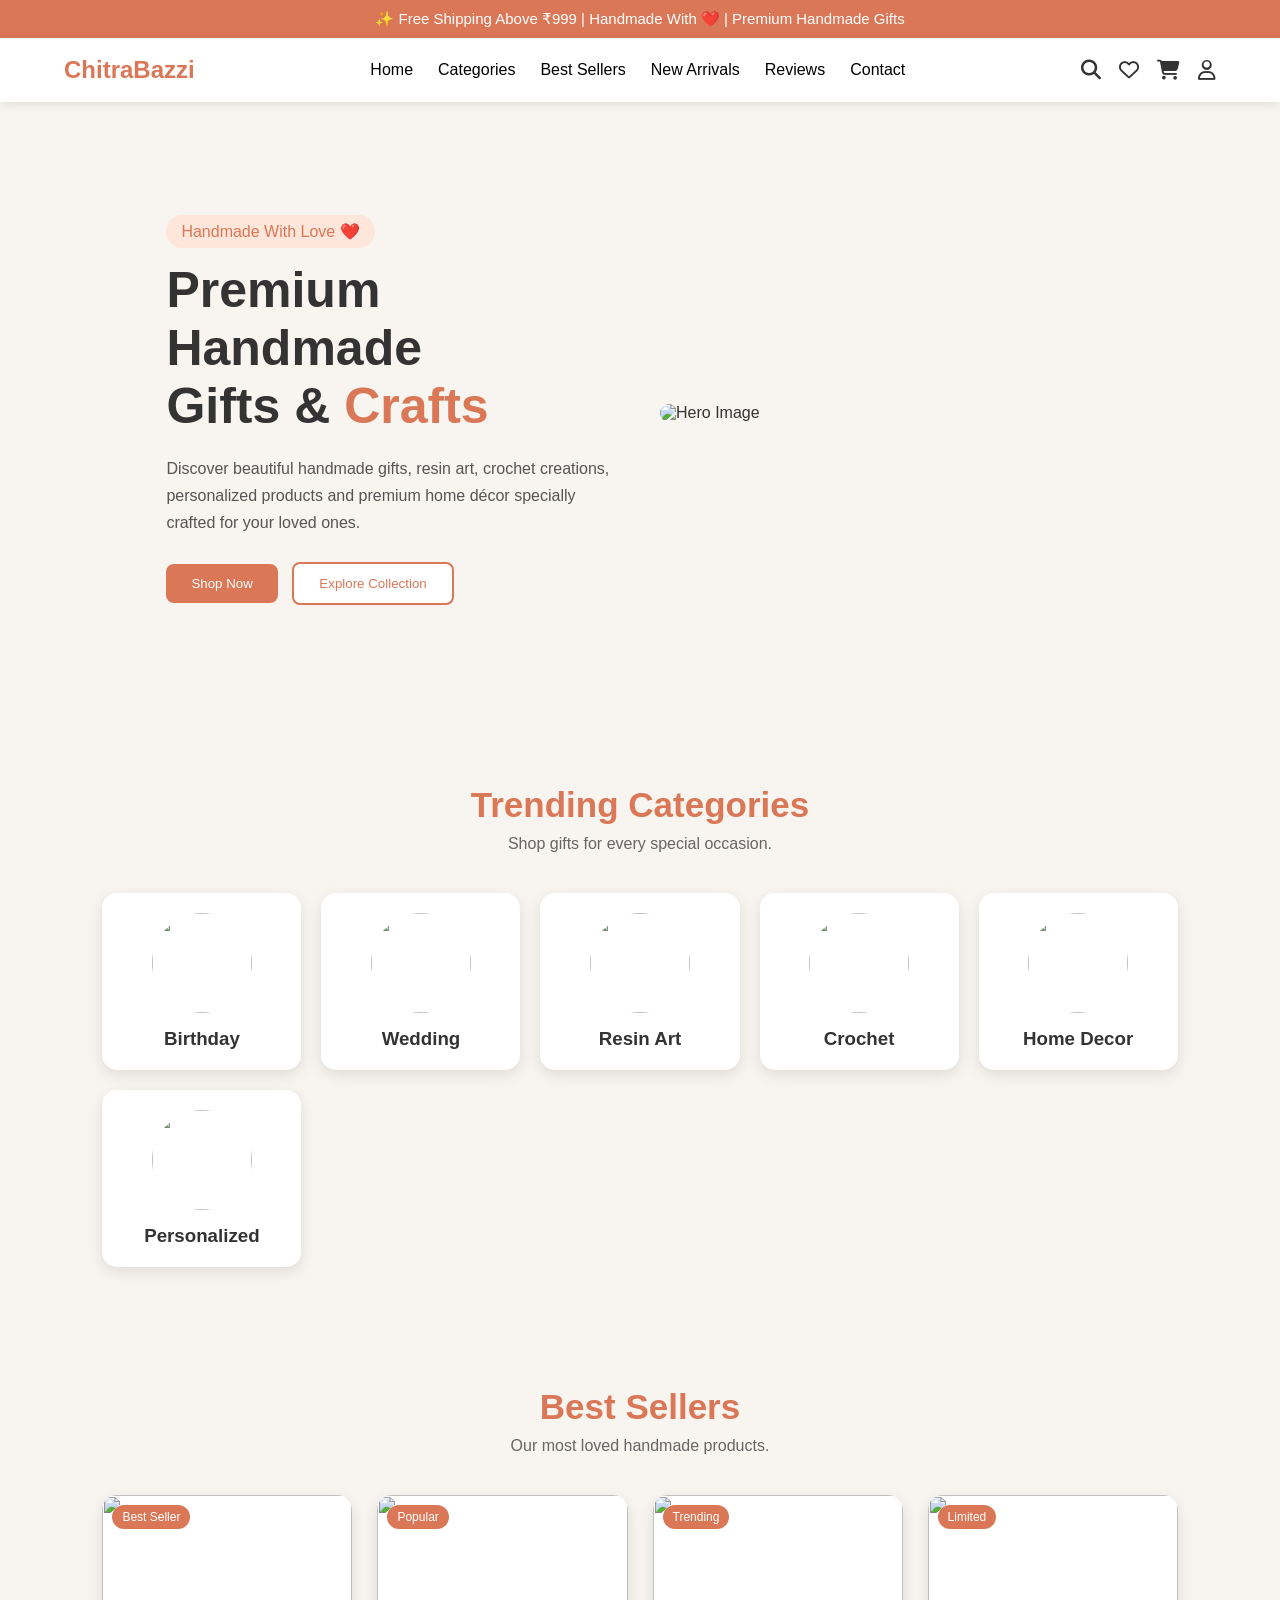
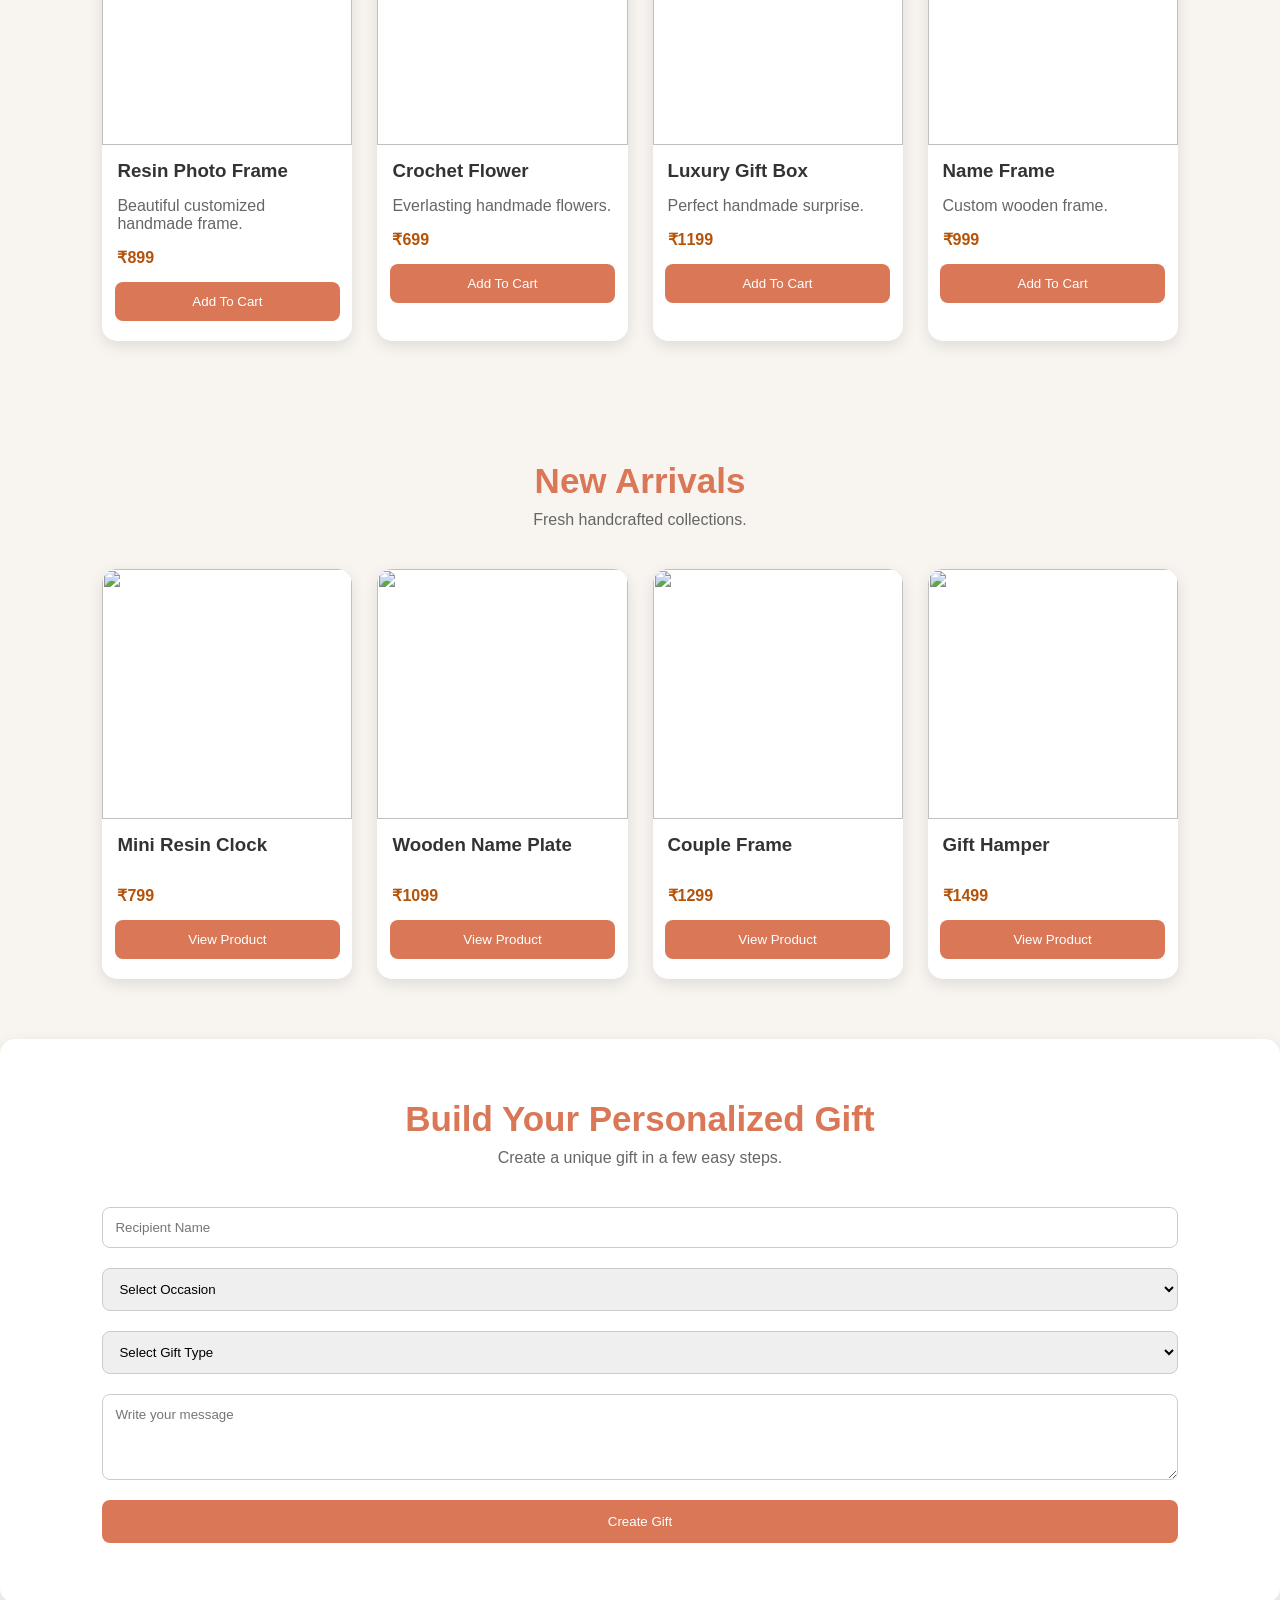
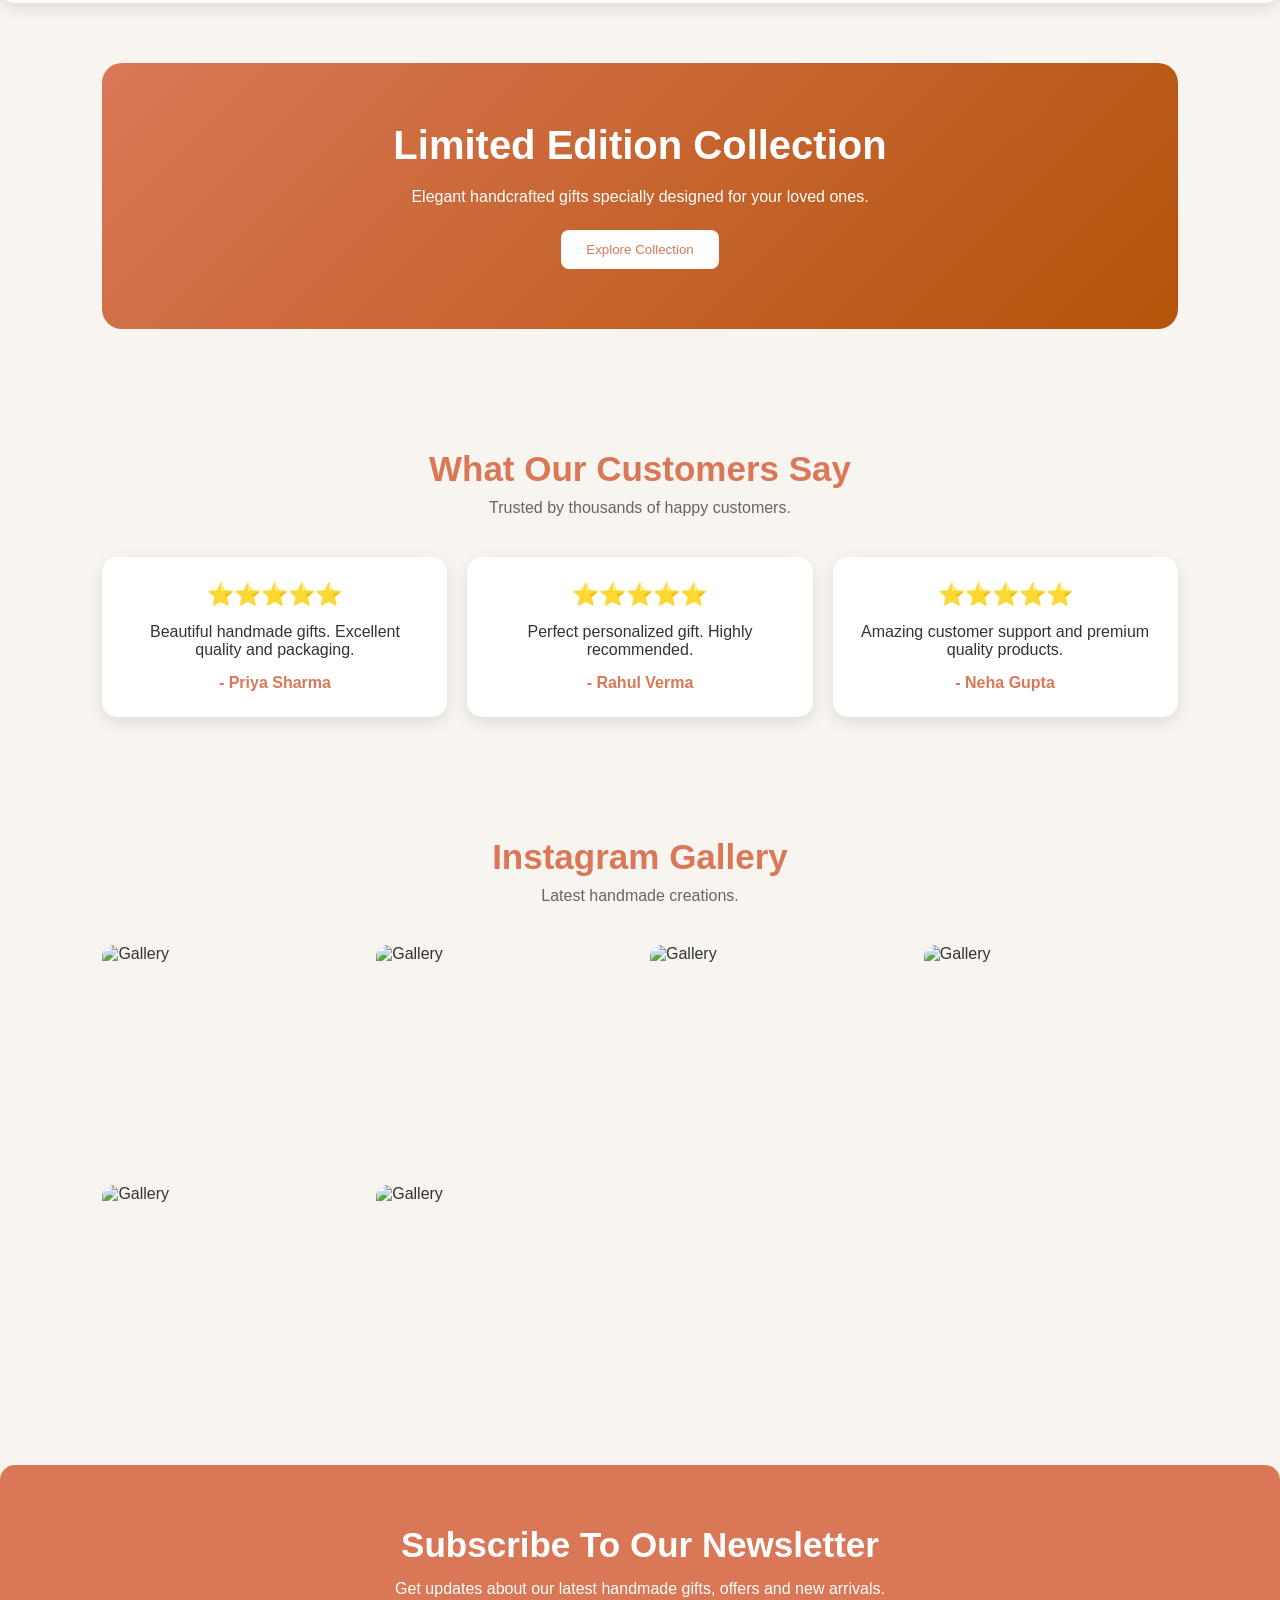
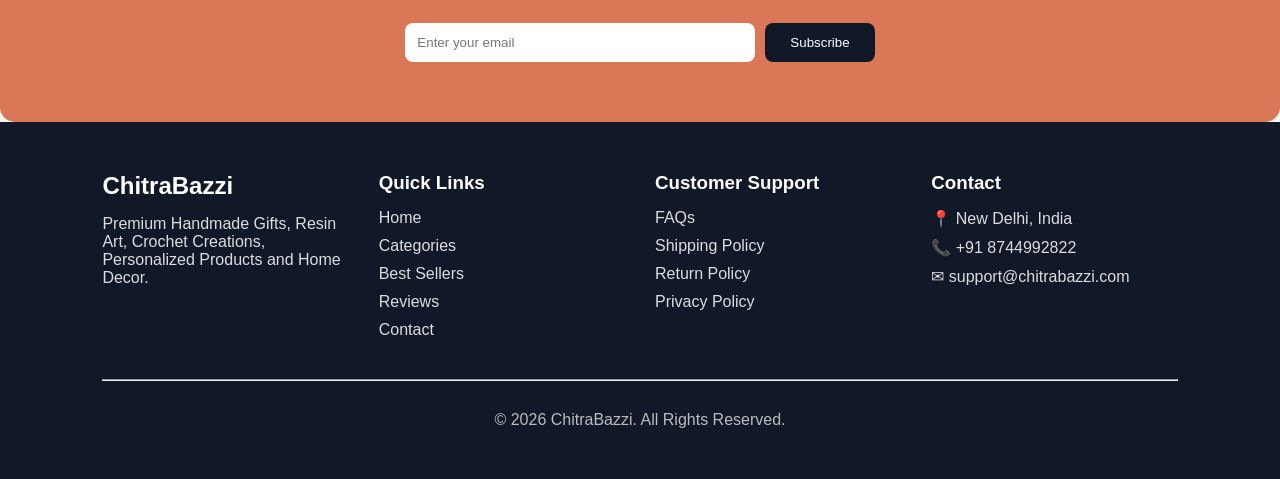
==== index.html @ c7441e5b "Initial commit" ====
<!DOCTYPE html>
<html lang="en">

<head>

    <meta charset="UTF-8">

    <meta name="viewport" content="width=device-width, initial-scale=1.0">

    <title>ChitraBazzi | Premium Handmade Gifts</title>

    <!-- Google Font -->

    <link href="https://fonts.googleapis.com/css2?family=Poppins:wght@300;400;500;600;700;800&display=swap" rel="stylesheet">

    <!-- Font Awesome -->

    <link rel="stylesheet"
    href="https://cdnjs.cloudflare.com/ajax/libs/font-awesome/6.5.2/css/all.min.css">

    <!-- CSS -->

    <link rel="stylesheet" href="css/style.css">

</head>

<body>

<!-- ========================================= -->
<!-- Announcement Bar -->
<!-- ========================================= -->

<div class="announcement-bar">

    ✨ Free Shipping Above ₹999 | Handmade With ❤️ | Premium Handmade Gifts

</div>

<!-- ========================================= -->
<!-- Header -->
<!-- ========================================= -->

<header>

    <nav class="navbar">

        <div class="logo">

            <h2>ChitraBazzi</h2>

        </div>

        <ul class="nav-links">

            <li><a href="#home">Home</a></li>

            <li><a href="#categories">Categories</a></li>

            <li><a href="#best-sellers">Best Sellers</a></li>

            <li><a href="#new-arrivals">New Arrivals</a></li>

            <li><a href="#reviews">Reviews</a></li>

            <li><a href="#contact">Contact</a></li>

        </ul>

        <div class="icons">

            <i class="fa-solid fa-magnifying-glass"></i>

            <i class="fa-regular fa-heart"></i>

            <i class="fa-solid fa-cart-shopping"></i>

            <i class="fa-regular fa-user"></i>

        </div>

    </nav>

</header>

<!-- ========================================= -->
<!-- Hero Section -->
<!-- ========================================= -->

<section id="home" class="hero">

    <div class="hero-left">

        <span class="tag">

            Handmade With Love ❤️

        </span>

        <h1>

            Premium Handmade

            <br>

            Gifts &

            <span>Crafts</span>

        </h1>

        <p>

            Discover beautiful handmade gifts,
            resin art, crochet creations,
            personalized products and premium home décor
            specially crafted for your loved ones.

        </p>

        <div class="hero-buttons">

            <button class="shop-btn">

                Shop Now

            </button>

            <button class="explore-btn">

                Explore Collection

            </button>

        </div>

    </div>

    <div class="hero-right">

        <img src="https://picsum.photos/600/500?random=1"
        alt="Hero Image">

    </div>

</section>

<!-- ========================================= -->
<!-- Categories -->
<!-- ========================================= -->

<section id="categories" class="categories">

    <div class="section-title">

        <h2>

            Trending Categories

        </h2>

        <p>

            Shop gifts for every special occasion.

        </p>

    </div>

    <div class="category-container">

        <div class="category-card">

            <img src="https://picsum.photos/150?random=2">

            <h3>Birthday</h3>

        </div>

        <div class="category-card">

            <img src="https://picsum.photos/150?random=3">

            <h3>Wedding</h3>

        </div>

        <div class="category-card">

            <img src="https://picsum.photos/150?random=4">

            <h3>Resin Art</h3>

        </div>

        <div class="category-card">

            <img src="https://picsum.photos/150?random=5">

            <h3>Crochet</h3>

        </div>

        <div class="category-card">

            <img src="https://picsum.photos/150?random=6">

            <h3>Home Decor</h3>

        </div>

        <div class="category-card">

            <img src="https://picsum.photos/150?random=7">

            <h3>Personalized</h3>

        </div>

    </div>

</section>

<!-- ================= Part 2 Starts Here ================= -->
 <!-- ========================================= -->
<!-- Best Sellers -->
<!-- ========================================= -->

<section id="best-sellers" class="best-sellers">

    <div class="section-title">

        <h2>Best Sellers</h2>

        <p>Our most loved handmade products.</p>

    </div>

    <div class="product-container">

        <div class="product-card">

            <img src="https://picsum.photos/300/300?random=11" alt="">

            <span class="badge">Best Seller</span>

            <h3>Resin Photo Frame</h3>

            <p>Beautiful customized handmade frame.</p>

            <h4>₹899</h4>

            <button>Add To Cart</button>

        </div>

        <div class="product-card">

            <img src="https://picsum.photos/300/300?random=12" alt="">

            <span class="badge">Popular</span>

            <h3>Crochet Flower</h3>

            <p>Everlasting handmade flowers.</p>

            <h4>₹699</h4>

            <button>Add To Cart</button>

        </div>

        <div class="product-card">

            <img src="https://picsum.photos/300/300?random=13" alt="">

            <span class="badge">Trending</span>

            <h3>Luxury Gift Box</h3>

            <p>Perfect handmade surprise.</p>

            <h4>₹1199</h4>

            <button>Add To Cart</button>

        </div>

        <div class="product-card">

            <img src="https://picsum.photos/300/300?random=14" alt="">

            <span class="badge">Limited</span>

            <h3>Name Frame</h3>

            <p>Custom wooden frame.</p>

            <h4>₹999</h4>

            <button>Add To Cart</button>

        </div>

    </div>

</section>

<!-- ========================================= -->
<!-- New Arrivals -->
<!-- ========================================= -->

<section id="new-arrivals" class="new-arrivals">

    <div class="section-title">

        <h2>New Arrivals</h2>

        <p>Fresh handcrafted collections.</p>

    </div>

    <div class="product-container">

        <div class="product-card">

            <img src="https://picsum.photos/300/300?random=21" alt="">

            <h3>Mini Resin Clock</h3>

            <h4>₹799</h4>

            <button>View Product</button>

        </div>

        <div class="product-card">

            <img src="https://picsum.photos/300/300?random=22" alt="">

            <h3>Wooden Name Plate</h3>

            <h4>₹1099</h4>

            <button>View Product</button>

        </div>

        <div class="product-card">

            <img src="https://picsum.photos/300/300?random=23" alt="">

            <h3>Couple Frame</h3>

            <h4>₹1299</h4>

            <button>View Product</button>

        </div>

        <div class="product-card">

            <img src="https://picsum.photos/300/300?random=24" alt="">

            <h3>Gift Hamper</h3>

            <h4>₹1499</h4>

            <button>View Product</button>

        </div>

    </div>

</section>

<!-- ========================================= -->
<!-- Gift Builder -->
<!-- ========================================= -->

<section id="gift-builder" class="gift-builder">

    <div class="section-title">

        <h2>Build Your Personalized Gift</h2>

        <p>Create a unique gift in a few easy steps.</p>

    </div>

    <form class="gift-form">

        <input type="text" placeholder="Recipient Name">

        <select>

            <option>Select Occasion</option>

            <option>Birthday</option>

            <option>Wedding</option>

            <option>Anniversary</option>

        </select>

        <select>

            <option>Select Gift Type</option>

            <option>Photo Frame</option>

            <option>Resin Art</option>

            <option>Crochet</option>

        </select>

        <textarea rows="4" placeholder="Write your message"></textarea>

        <button type="submit">

            Create Gift

        </button>

    </form>

</section>

<!-- ================= Part 3 Starts Here ================= -->
 <!-- ========================================= -->
<!-- Limited Collection -->
<!-- ========================================= -->

<section id="limited-edition" class="limited-edition">

    <div class="limited-banner">

        <div class="limited-text">

            <h2>Limited Edition Collection</h2>

            <p>

                Elegant handcrafted gifts specially designed
                for your loved ones.

            </p>

            <button>Explore Collection</button>

        </div>

    </div>

</section>

<!-- ========================================= -->
<!-- Customer Reviews -->
<!-- ========================================= -->

<section id="reviews" class="reviews">

    <div class="section-title">

        <h2>What Our Customers Say</h2>

        <p>Trusted by thousands of happy customers.</p>

    </div>

    <div class="review-container">

        <div class="review-card">

            <div class="stars">⭐⭐⭐⭐⭐</div>

            <p>

                Beautiful handmade gifts.
                Excellent quality and packaging.

            </p>

            <h4>- Priya Sharma</h4>

        </div>

        <div class="review-card">

            <div class="stars">⭐⭐⭐⭐⭐</div>

            <p>

                Perfect personalized gift.
                Highly recommended.

            </p>

            <h4>- Rahul Verma</h4>

        </div>

        <div class="review-card">

            <div class="stars">⭐⭐⭐⭐⭐</div>

            <p>

                Amazing customer support
                and premium quality products.

            </p>

            <h4>- Neha Gupta</h4>

        </div>

    </div>

</section>

<!-- ========================================= -->
<!-- Instagram Gallery -->
<!-- ========================================= -->

<section id="gallery" class="gallery">

    <div class="section-title">

        <h2>Instagram Gallery</h2>

        <p>Latest handmade creations.</p>

    </div>

    <div class="gallery-grid">

        <img src="https://picsum.photos/300/300?random=31" alt="Gallery">

        <img src="https://picsum.photos/300/300?random=32" alt="Gallery">

        <img src="https://picsum.photos/300/300?random=33" alt="Gallery">

        <img src="https://picsum.photos/300/300?random=34" alt="Gallery">

        <img src="https://picsum.photos/300/300?random=35" alt="Gallery">

        <img src="https://picsum.photos/300/300?random=36" alt="Gallery">

    </div>

</section>

<!-- ================= Part 4 Starts Here ================= -->
 <!-- ========================================= -->
<!-- Newsletter -->
<!-- ========================================= -->

<section id="contact" class="newsletter">

    <div class="newsletter-content">

        <h2>Subscribe To Our Newsletter</h2>

        <p>

            Get updates about our latest handmade
            gifts, offers and new arrivals.

        </p>

        <form class="newsletter-form">

            <input
                type="email"
                placeholder="Enter your email"
                required>

            <button type="submit">

                Subscribe

            </button>

        </form>

    </div>

</section>

<!-- ========================================= -->
<!-- Footer -->
<!-- ========================================= -->

<footer>

    <div class="footer-container">

        <div class="footer-box">

            <h2>ChitraBazzi</h2>

            <p>

                Premium Handmade Gifts,
                Resin Art,
                Crochet Creations,
                Personalized Products
                and Home Decor.

            </p>

        </div>

        <div class="footer-box">

            <h3>Quick Links</h3>

            <ul>

                <li><a href="#home">Home</a></li>

                <li><a href="#categories">Categories</a></li>

                <li><a href="#best-sellers">Best Sellers</a></li>

                <li><a href="#reviews">Reviews</a></li>

                <li><a href="#contact">Contact</a></li>

            </ul>

        </div>

        <div class="footer-box">

            <h3>Customer Support</h3>

            <ul>

                <li>FAQs</li>

                <li>Shipping Policy</li>

                <li>Return Policy</li>

                <li>Privacy Policy</li>

            </ul>

        </div>

        <div class="footer-box">

            <h3>Contact</h3>

            <p>📍 New Delhi, India</p>

            <p>📞 +91 8744992822</p>

            <p>✉ support@chitrabazzi.com</p>

        </div>

    </div>

    <hr>

    <div class="copyright">

        <p>

            © 2026 ChitraBazzi. All Rights Reserved.

        </p>

    </div>

</footer>

<!-- ========================================= -->
<!-- Back To Top Button -->
<!-- ========================================= -->

<button id="topBtn">

    ↑

</button>

<!-- ========================================= -->
<!-- JavaScript -->
<!-- ========================================= -->

<script src="js/main.js"></script>

</body>

</html>
---- css/style.css ----
/* ===== RESET ===== */

*{
    margin:0;
    padding:0;
    box-sizing:border-box;
    font-family:Arial, Helvetica, sans-serif;
}

body{
    background:#F8F4EF;
    color:#333;
}

img{
    width:100%;
    display:block;
}

a{
    text-decoration:none;
    color:black;
}

ul{
    list-style:none;
}

/* ===== ANNOUNCEMENT ===== */

.announcement-bar{
    background:#D97757;
    color:white;
    text-align:center;
    padding:10px;
    font-size:15px;
}

/* ===== NAVBAR ===== */

header{
    background:white;
    position:sticky;
    top:0;
    box-shadow:0 2px 10px rgba(0,0,0,.1);
}

.navbar{
    width:90%;
    margin:auto;
    display:flex;
    justify-content:space-between;
    align-items:center;
    padding:18px 0;
}

.logo h2{
    color:#D97757;
}

.nav-links{
    display:flex;
    gap:25px;
}

.nav-links a:hover{
    color:#D97757;
}

.icons{
    display:flex;
    gap:18px;
    font-size:20px;
    cursor:pointer;
}

/* ===== HERO ===== */

.hero{
    width:90%;
    margin:60px auto;
    display:flex;
    align-items:center;
    justify-content:space-between;
    gap:40px;
}

.hero-left{
    flex:1;
}

.hero-right{
    flex:1;
}

.hero-right img{
    border-radius:20px;
}

.tag{
    background:#ffe6da;
    color:#D97757;
    padding:8px 15px;
    border-radius:20px;
}

.hero h1{
    font-size:50px;
    margin:20px 0;
}

.hero span{
    color:#D97757;
}

.hero p{
    color:#555;
    line-height:1.7;
}

.hero-buttons{
    margin-top:25px;
}

.hero-buttons button{
    padding:12px 25px;
    border:none;
    cursor:pointer;
    border-radius:8px;
    margin-right:10px;
}

.shop-btn{
    background:#D97757;
    color:white;
}

.explore-btn{
    background:white;
    border:2px solid #D97757 !important;
    color:#D97757;
}

.shop-btn:hover,
.explore-btn:hover{
    opacity:.9;
}

/* ===========================
   SECTION TITLE
=========================== */

section{
    padding:60px 8%;
}

.section-title{
    text-align:center;
    margin-bottom:40px;
}

.section-title h2{
    font-size:35px;
    color:#D97757;
    margin-bottom:10px;
}

.section-title p{
    color:#666;
}

/* ===========================
   CATEGORIES
=========================== */

.category-container{
    display:grid;
    grid-template-columns:repeat(auto-fit,minmax(170px,1fr));
    gap:20px;
}

.category-card{
    background:white;
    padding:20px;
    border-radius:15px;
    text-align:center;
    box-shadow:0 5px 15px rgba(0,0,0,.1);
    transition:.3s;
}

.category-card:hover{
    transform:translateY(-8px);
}

.category-card img{
    width:100px;
    height:100px;
    object-fit:cover;
    border-radius:50%;
    margin:auto;
    margin-bottom:15px;
}

.category-card h3{
    color:#333;
}

/* ===========================
   PRODUCTS
=========================== */

.product-container{
    display:grid;
    grid-template-columns:repeat(auto-fit,minmax(250px,1fr));
    gap:25px;
}

.product-card{
    background:white;
    border-radius:15px;
    overflow:hidden;
    box-shadow:0 5px 15px rgba(0,0,0,.1);
    transition:.3s;
    position:relative;
}

.product-card:hover{
    transform:translateY(-8px);
}

.product-card img{
    height:250px;
    object-fit:cover;
}

.badge{
    position:absolute;
    top:10px;
    left:10px;
    background:#D97757;
    color:white;
    padding:5px 10px;
    border-radius:20px;
    font-size:12px;
}

.product-card h3{
    padding:15px;
}

.product-card p{
    padding:0 15px;
    color:#666;
}

.product-card h4{
    padding:15px;
    color:#B45309;
}

.product-card button{
    width:90%;
    margin:0 5% 20px;
    padding:12px;
    border:none;
    background:#D97757;
    color:white;
    border-radius:8px;
    cursor:pointer;
}

.product-card button:hover{
    background:#B45309;
}

/* ===========================
   GIFT BUILDER
=========================== */

.gift-builder{
    background:#fff;
    border-radius:15px;
    box-shadow:0 5px 15px rgba(0,0,0,.1);
}

.gift-form{
    display:grid;
    gap:20px;
    margin-top:30px;
}

.gift-form input,
.gift-form select,
.gift-form textarea{
    width:100%;
    padding:12px;
    border:1px solid #ccc;
    border-radius:8px;
    outline:none;
}

.gift-form button{
    padding:14px;
    border:none;
    background:#D97757;
    color:white;
    border-radius:8px;
    cursor:pointer;
}

.gift-form button:hover{
    background:#B45309;
}


/* ===========================
   LIMITED COLLECTION
=========================== */

.limited-banner{
    background:linear-gradient(135deg,#D97757,#B45309);
    color:white;
    padding:60px;
    border-radius:20px;
    text-align:center;
}

.limited-text h2{
    font-size:40px;
    margin-bottom:15px;
}

.limited-text p{
    margin-bottom:20px;
    line-height:1.7;
}

.limited-text button{
    padding:12px 25px;
    border:none;
    border-radius:8px;
    background:white;
    color:#D97757;
    cursor:pointer;
}

.limited-text button:hover{
    background:#F8F4EF;
}


/* ===========================
   REVIEWS
=========================== */

.review-container{
    display:grid;
    grid-template-columns:repeat(auto-fit,minmax(250px,1fr));
    gap:20px;
}

.review-card{
    background:white;
    padding:25px;
    border-radius:15px;
    text-align:center;
    box-shadow:0 5px 15px rgba(0,0,0,.1);
}

.review-card:hover{
    transform:translateY(-5px);
}

.stars{
    font-size:22px;
    margin-bottom:15px;
}

.review-card h4{
    margin-top:15px;
    color:#D97757;
}


/* ===========================
   GALLERY
=========================== */

.gallery-grid{
    display:grid;
    grid-template-columns:repeat(auto-fit,minmax(220px,1fr));
    gap:20px;
}

.gallery-grid img{
    width:100%;
    height:220px;
    object-fit:cover;
    border-radius:12px;
    transition:.3s;
}

.gallery-grid img:hover{
    transform:scale(1.05);
}

/* ===========================
   NEWSLETTER
=========================== */

.newsletter{
    background:#D97757;
    color:white;
    text-align:center;
    padding:60px 20px;
    border-radius:15px;
}

.newsletter h2{
    font-size:35px;
    margin-bottom:15px;
}

.newsletter p{
    margin-bottom:25px;
}

.newsletter form{
    display:flex;
    justify-content:center;
    gap:10px;
    flex-wrap:wrap;
}

.newsletter input{
    width:350px;
    max-width:100%;
    padding:12px;
    border:none;
    border-radius:8px;
}

.newsletter button{
    padding:12px 25px;
    border:none;
    background:#111827;
    color:white;
    border-radius:8px;
    cursor:pointer;
}

.newsletter button:hover{
    background:#333;
}


/* ===========================
   FOOTER
=========================== */

footer{
    background:#111827;
    color:white;
    padding:50px 8%;
}

.footer-container{
    display:grid;
    grid-template-columns:repeat(auto-fit,minmax(220px,1fr));
    gap:30px;
}

.footer-box h2,
.footer-box h3{
    margin-bottom:15px;
}

.footer-box p,
.footer-box li{
    color:#ddd;
    margin-bottom:10px;
}

.footer-box a{
    color:#ddd;
}

.footer-box a:hover{
    color:#D97757;
}

footer hr{
    margin:30px 0;
}

.copyright{
    text-align:center;
    color:#bbb;
}


/* ===========================
   BACK TO TOP BUTTON
=========================== */

#topBtn{
    position:fixed;
    right:20px;
    bottom:20px;
    width:50px;
    height:50px;
    border:none;
    border-radius:50%;
    background:#D97757;
    color:white;
    font-size:20px;
    cursor:pointer;
}

#topBtn:hover{
    background:#B45309;
}


/* ===========================
   RESPONSIVE
=========================== */

@media(max-width:768px){

.navbar{
    flex-direction:column;
    gap:20px;
}

.nav-links{
    flex-wrap:wrap;
    justify-content:center;
}

.hero{
    flex-direction:column;
    text-align:center;
}

.hero h1{
    font-size:35px;
}

.hero-buttons{
    display:flex;
    flex-direction:column;
    gap:10px;
}

.shop-btn,
.explore-btn{
    width:100%;
}

.category-container,
.product-container,
.review-container,
.gallery-grid,
.footer-container{
    grid-template-columns:1fr;
}

.newsletter input{
    width:100%;
}

}
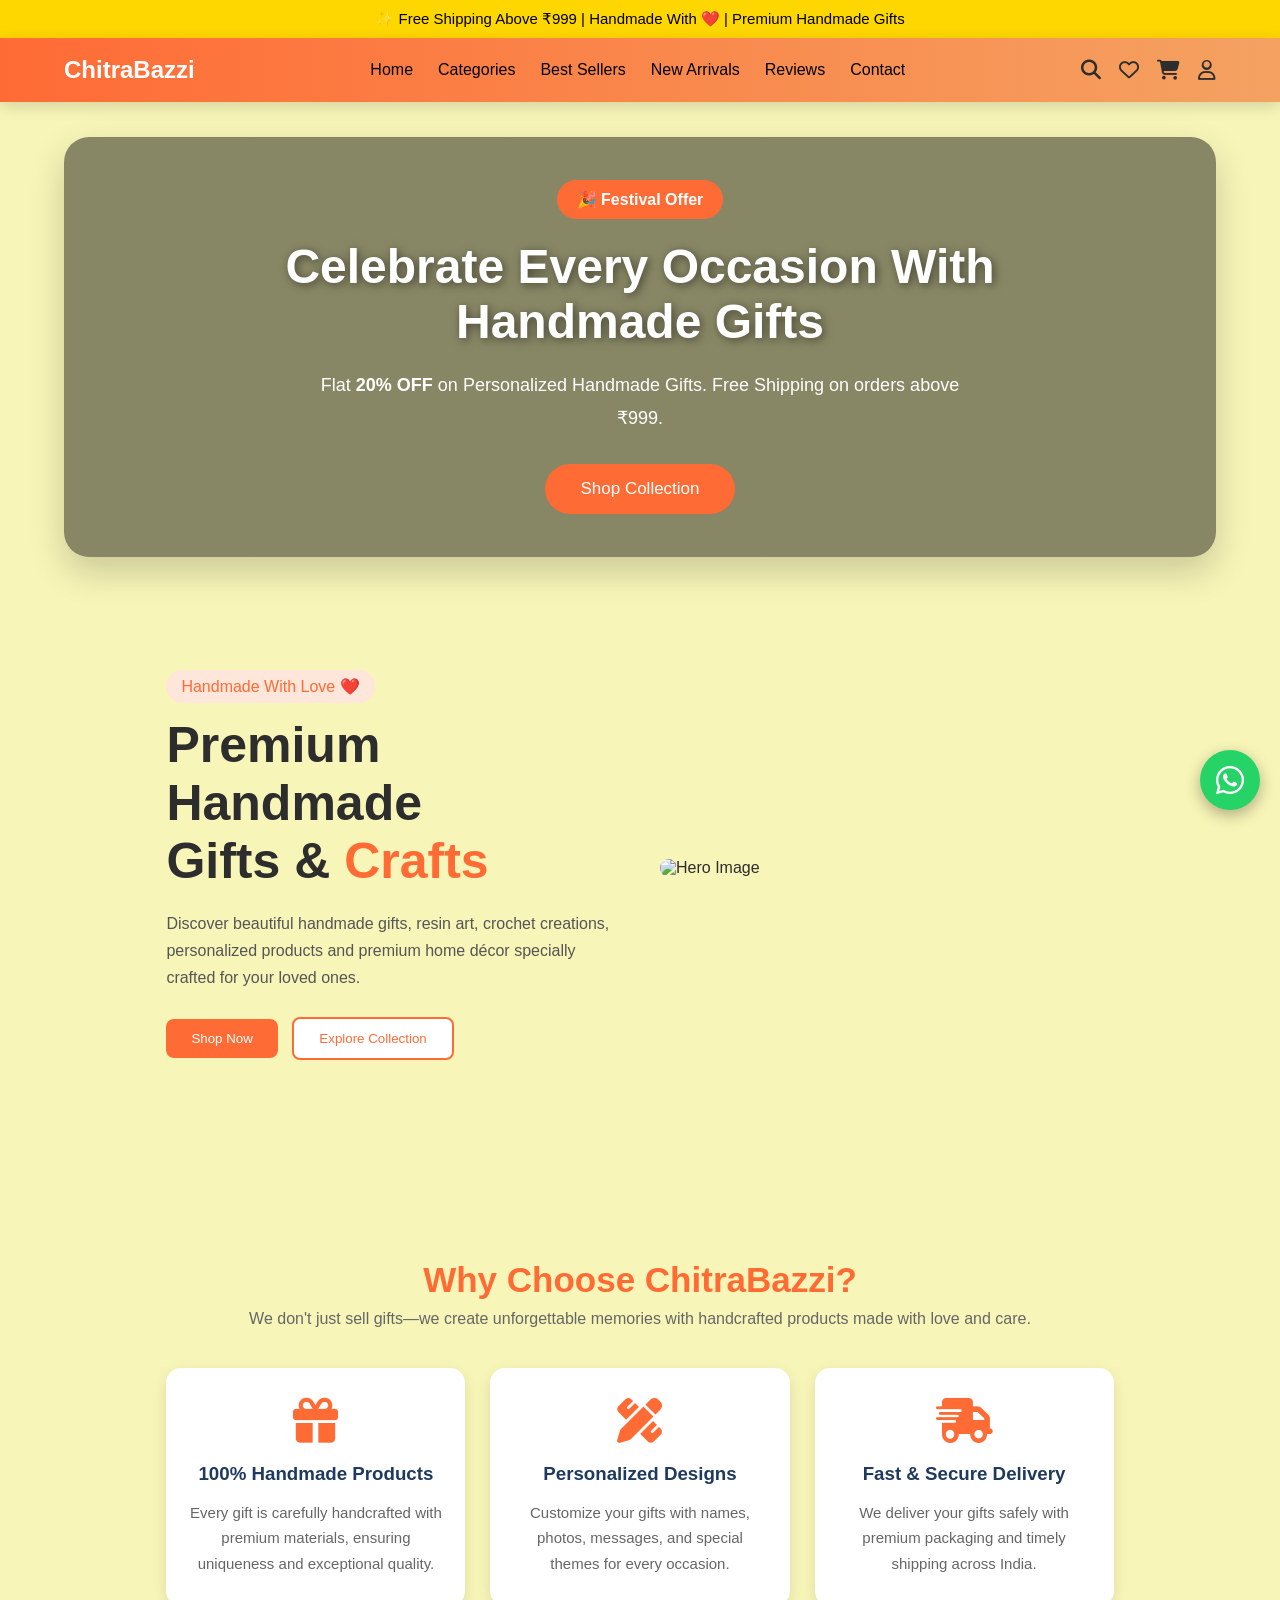
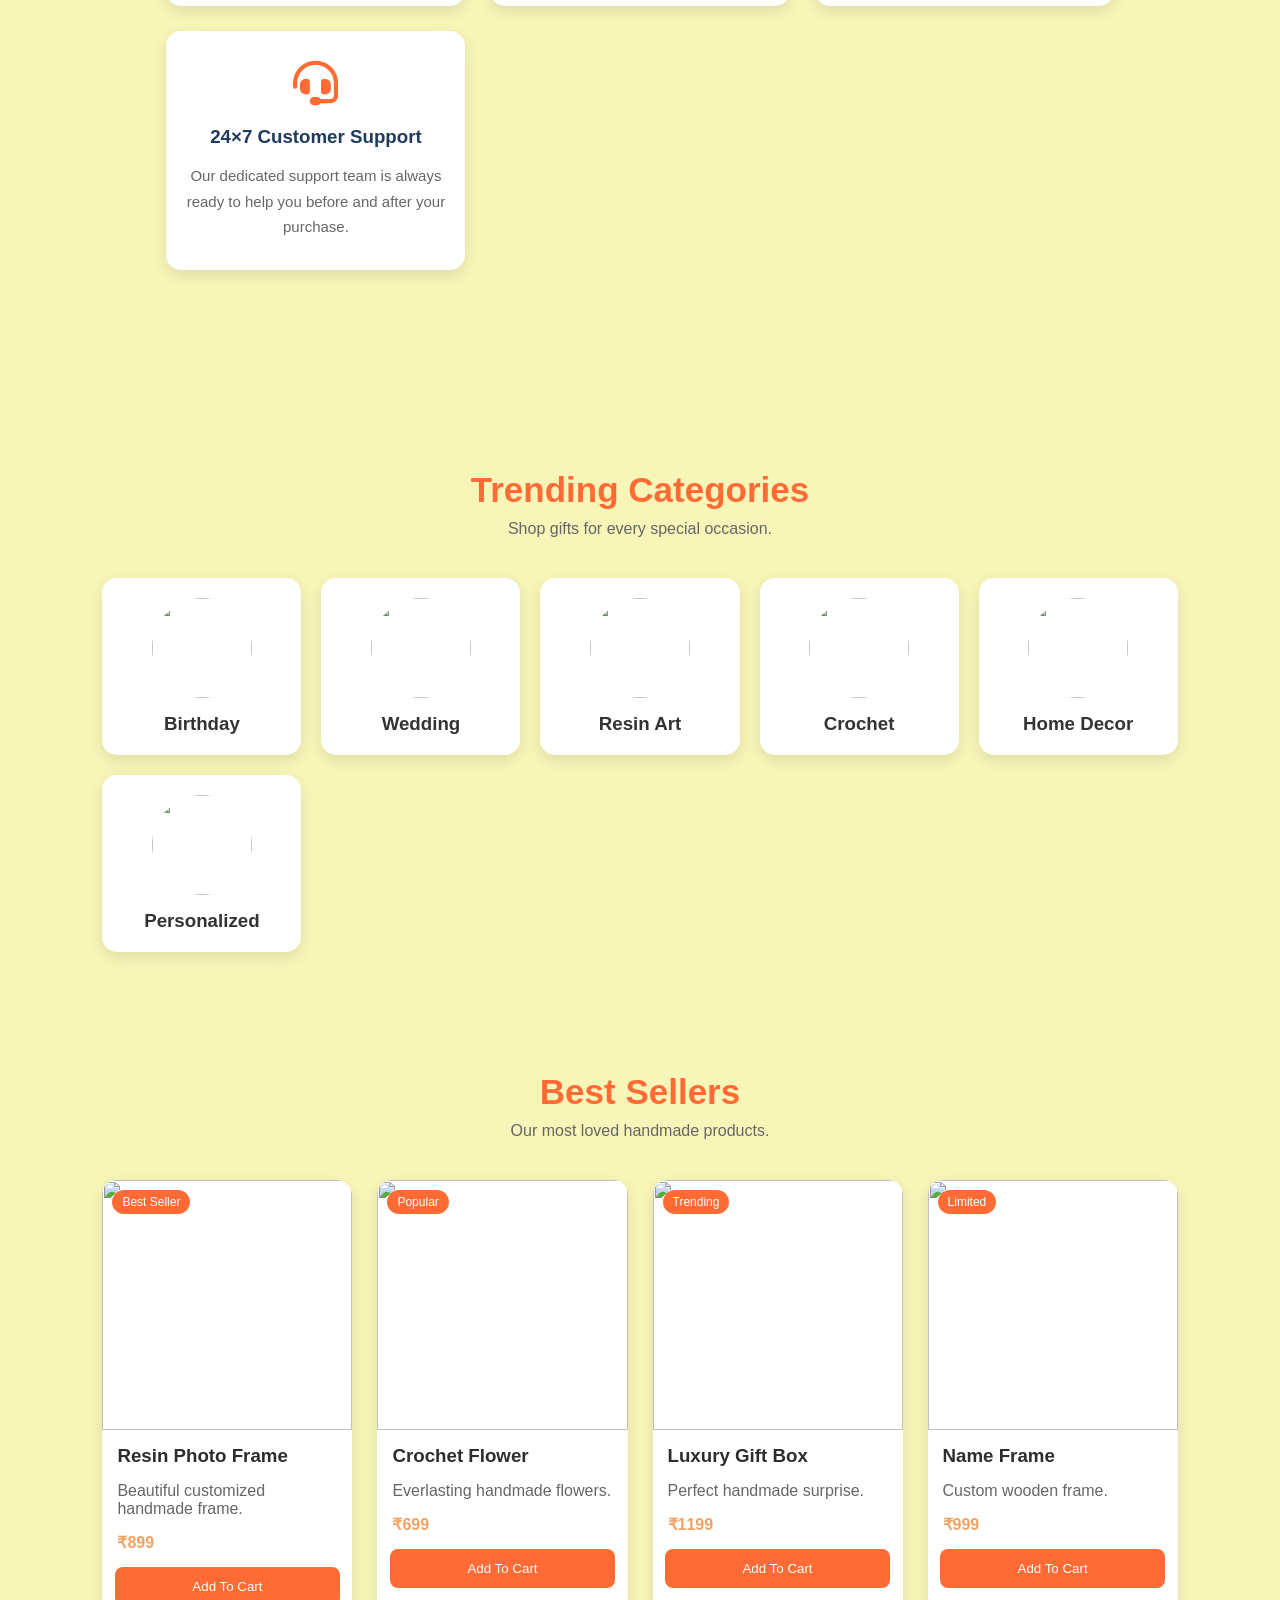
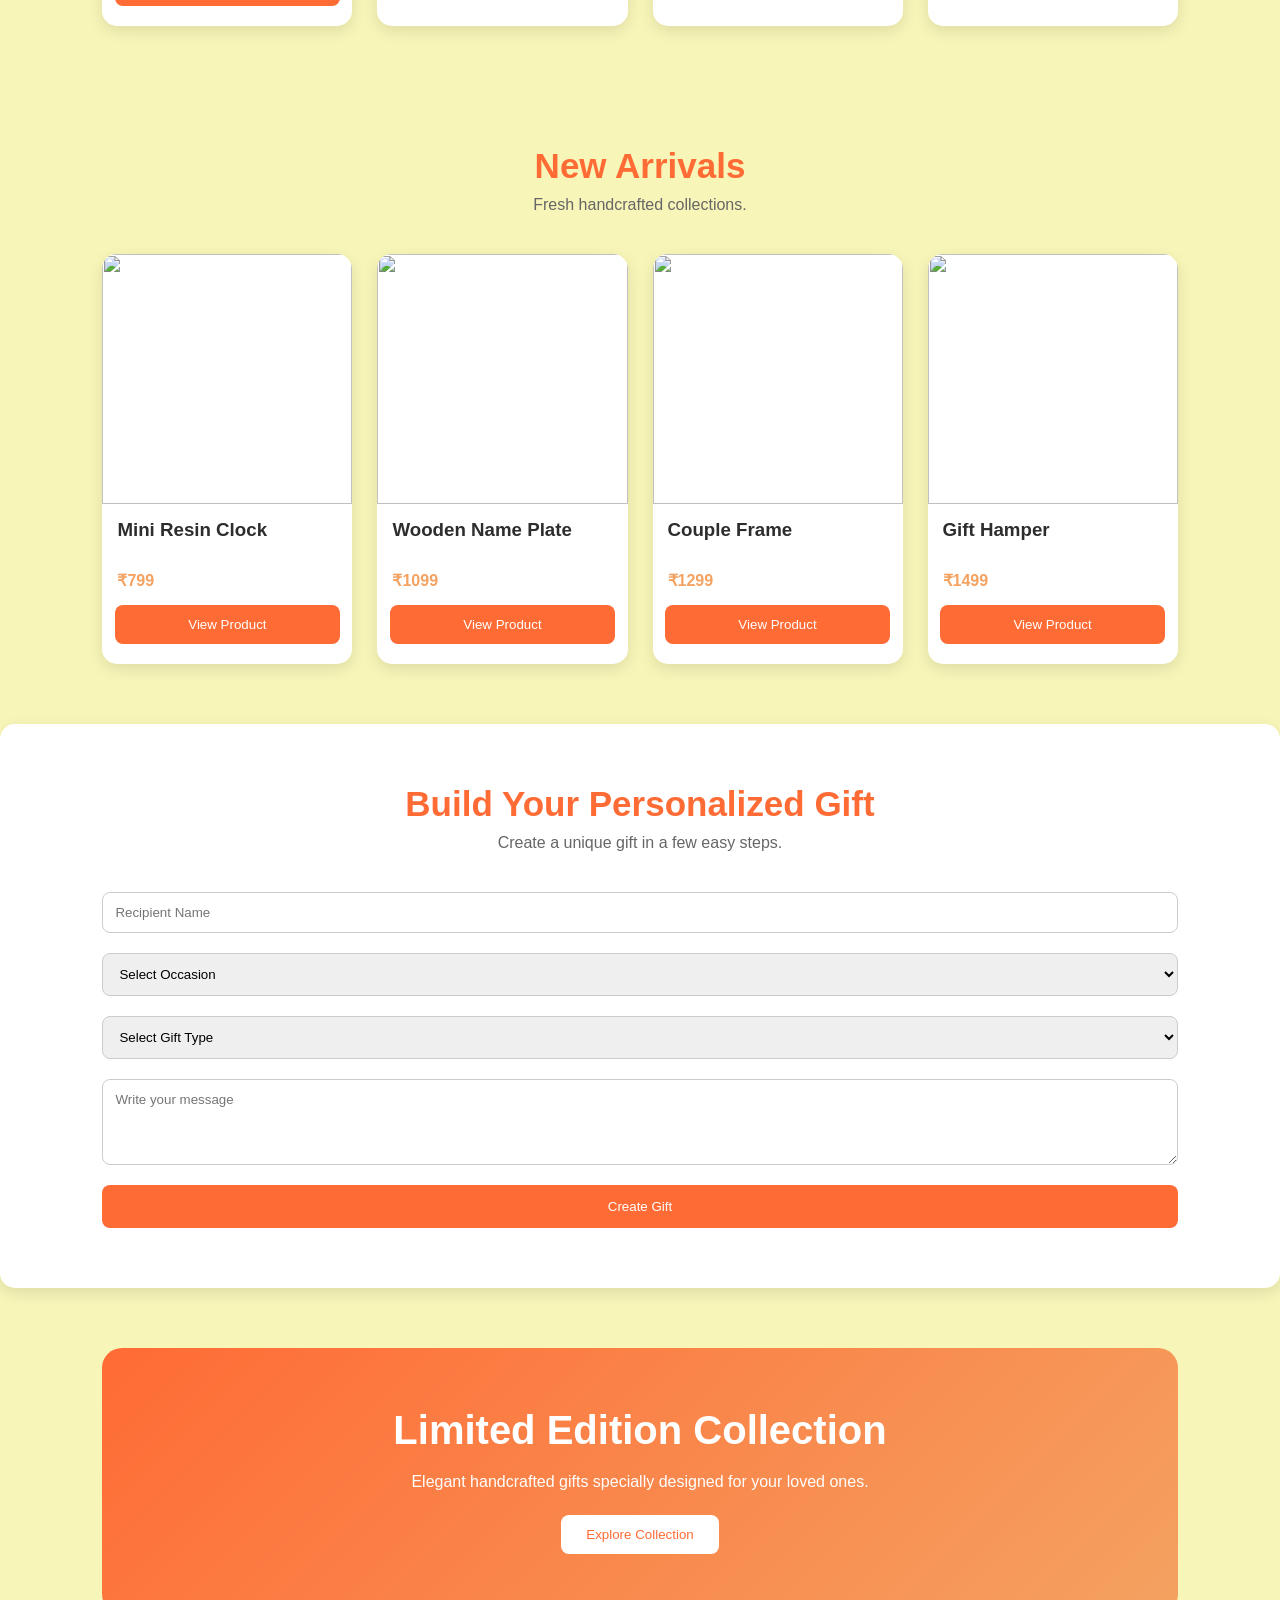
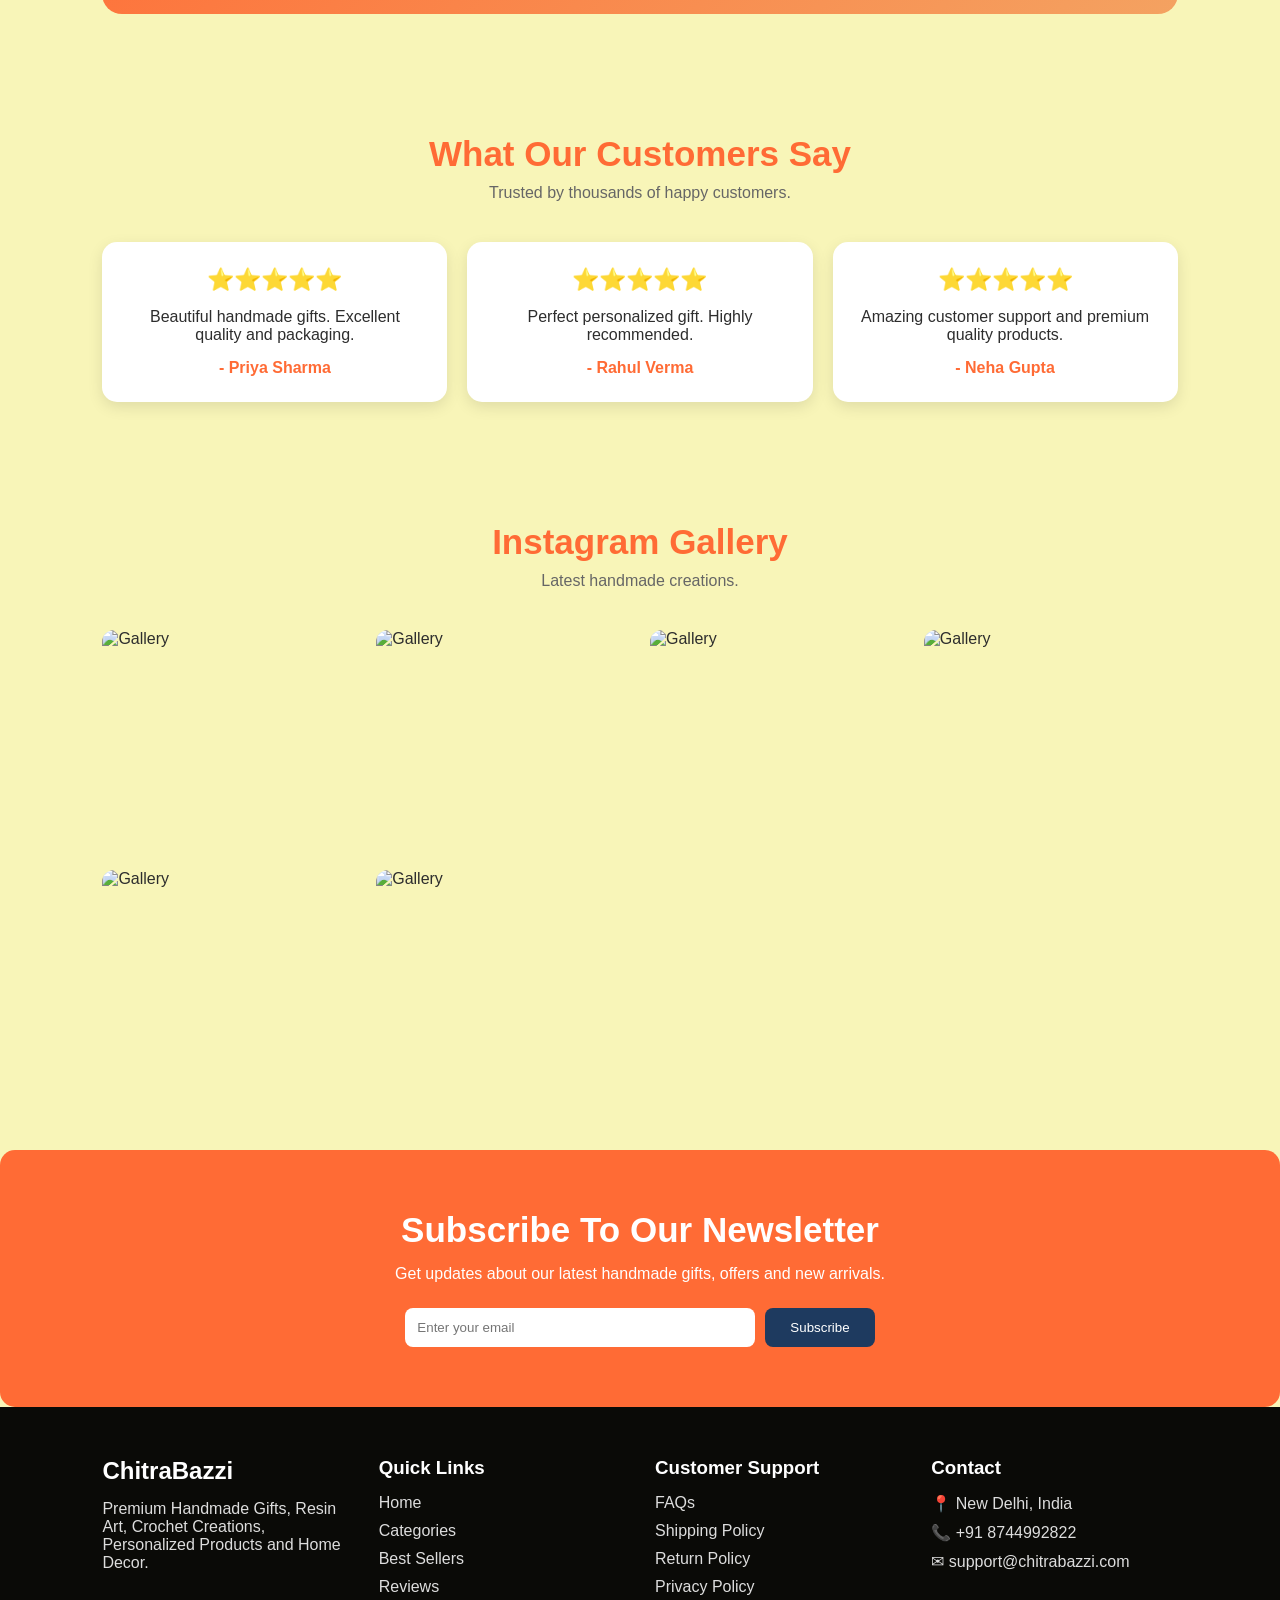
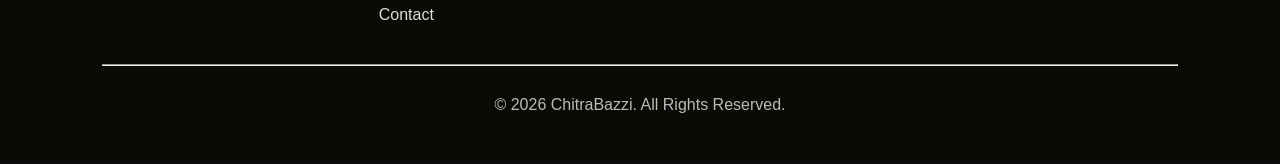
==== commit 8b821c76: "Updated ChitraBazzi website UI" ====
--- a/index.html
+++ b/index.html
@@ -82,6 +82,25 @@
 
 </header>
 
+
+<section class="festival-banner">
+
+    <div class="festival-overlay">
+
+        <span class="offer-tag">🎉 Festival Offer</span>
+
+        <h2>Celebrate Every Occasion With Handmade Gifts</h2>
+
+        <p>
+            Flat <strong>20% OFF</strong> on Personalized Handmade Gifts.
+            Free Shipping on orders above ₹999.
+        </p>
+
+        <button class="festival-btn">Shop Collection</button>
+
+    </div>
+
+</section>
 <!-- ========================================= -->
 <!-- Hero Section -->
 <!-- ========================================= -->
@@ -143,6 +162,83 @@
     </div>
 
 </section>
+    <!-- ========================================= -->
+
+<!-- ========================================= -->
+<!-- Why Choose ChitraBazzi -->
+<!-- ========================================= -->
+
+<section class="why-us">
+
+    <div class="section-title">
+
+        <h2>Why Choose ChitraBazzi?</h2>
+
+        <p>
+            We don't just sell gifts—we create unforgettable memories with
+            handcrafted products made with love and care.
+        </p>
+
+    </div>
+
+    <div class="why-container">
+
+        <div class="why-card">
+
+            <i class="fa-solid fa-gift"></i>
+
+            <h3>100% Handmade Products</h3>
+
+            <p>
+                Every gift is carefully handcrafted with premium materials,
+                ensuring uniqueness and exceptional quality.
+            </p>
+
+        </div>
+
+        <div class="why-card">
+
+            <i class="fa-solid fa-pen-ruler"></i>
+
+            <h3>Personalized Designs</h3>
+
+            <p>
+                Customize your gifts with names, photos, messages,
+                and special themes for every occasion.
+            </p>
+
+        </div>
+
+        <div class="why-card">
+
+            <i class="fa-solid fa-truck-fast"></i>
+
+            <h3>Fast & Secure Delivery</h3>
+
+            <p>
+                We deliver your gifts safely with premium packaging
+                and timely shipping across India.
+            </p>
+
+        </div>
+
+        <div class="why-card">
+
+            <i class="fa-solid fa-headset"></i>
+
+            <h3>24×7 Customer Support</h3>
+
+            <p>
+                Our dedicated support team is always ready to help you
+                before and after your purchase.
+            </p>
+
+        </div>
+
+    </div>
+
+</section>
+
 
 <!-- ========================================= -->
 <!-- Categories -->
@@ -689,6 +785,17 @@
 
 </button>
 
+
+<!-- WhatsApp Floating Button -->
+
+<a href="https://wa.me/919319405434"
+   class="whatsapp"
+   target="_blank">
+
+    <i class="fa-brands fa-whatsapp"></i>
+
+</a>
+
 <!-- ========================================= -->
 <!-- JavaScript -->
 <!-- ========================================= -->
--- a/css/style.css
+++ b/css/style.css
@@ -8,8 +8,9 @@
 }
 
 body{
-    background:#F8F4EF;
-    color:#333;
+    background:#f8f5b8;
+    color:#2d2d2d;
+    overflow-x:hidden;
 }
 
 img{
@@ -29,8 +30,8 @@
 /* ===== ANNOUNCEMENT ===== */
 
 .announcement-bar{
-    background:#D97757;
-    color:white;
+    background:gold;
+    color:black;
     text-align:center;
     padding:10px;
     font-size:15px;
@@ -39,10 +40,11 @@
 /* ===== NAVBAR ===== */
 
 header{
-    background:white;
     position:sticky;
     top:0;
-    box-shadow:0 2px 10px rgba(0,0,0,.1);
+    z-index:1000;
+    background:linear-gradient(90deg,#FF6B35,#F4A261);
+    box-shadow:0 4px 15px rgba(0,0,0,.15);
 }
 
 .navbar{
@@ -55,7 +57,7 @@
 }
 
 .logo h2{
-    color:#D97757;
+    color:white;
 }
 
 .nav-links{
@@ -64,7 +66,7 @@
 }
 
 .nav-links a:hover{
-    color:#D97757;
+    color:purple;
 }
 
 .icons{
@@ -99,7 +101,7 @@
 
 .tag{
     background:#ffe6da;
-    color:#D97757;
+    color:#ff6b35;
     padding:8px 15px;
     border-radius:20px;
 }
@@ -110,7 +112,7 @@
 }
 
 .hero span{
-    color:#D97757;
+    color:#ff6b35;
 }
 
 .hero p{
@@ -131,14 +133,14 @@
 }
 
 .shop-btn{
-    background:#D97757;
+    background:#ff6b35;
     color:white;
 }
 
 .explore-btn{
     background:white;
-    border:2px solid #D97757 !important;
-    color:#D97757;
+    border:2px solid #ff6b35 !important;
+    color:#ff6b35;
 }
 
 .shop-btn:hover,
@@ -161,7 +163,7 @@
 
 .section-title h2{
     font-size:35px;
-    color:#D97757;
+    color:#ff6b35;
     margin-bottom:10px;
 }
 
@@ -237,7 +239,7 @@
     position:absolute;
     top:10px;
     left:10px;
-    background:#D97757;
+    background:#ff6b35;
     color:white;
     padding:5px 10px;
     border-radius:20px;
@@ -255,7 +257,7 @@
 
 .product-card h4{
     padding:15px;
-    color:#B45309;
+    color:#F4A261;
 }
 
 .product-card button{
@@ -263,14 +265,14 @@
     margin:0 5% 20px;
     padding:12px;
     border:none;
-    background:#D97757;
+    background:#ff6b35;
     color:white;
     border-radius:8px;
     cursor:pointer;
 }
 
 .product-card button:hover{
-    background:#B45309;
+    background:#F4A261;
 }
 
 /* ===========================
@@ -302,14 +304,14 @@
 .gift-form button{
     padding:14px;
     border:none;
-    background:#D97757;
+    background:#ff6b35;
     color:white;
     border-radius:8px;
     cursor:pointer;
 }
 
 .gift-form button:hover{
-    background:#B45309;
+    background:#F4A261;
 }
 
 
@@ -318,7 +320,7 @@
 =========================== */
 
 .limited-banner{
-    background:linear-gradient(135deg,#D97757,#B45309);
+    background:linear-gradient(135deg,#ff6b35,#F4A261);
     color:white;
     padding:60px;
     border-radius:20px;
@@ -340,12 +342,12 @@
     border:none;
     border-radius:8px;
     background:white;
-    color:#D97757;
+    color:#ff6b35;
     cursor:pointer;
 }
 
 .limited-text button:hover{
-    background:#F8F4EF;
+    background:#FFF8F2;
 }
 
 
@@ -378,7 +380,7 @@
 
 .review-card h4{
     margin-top:15px;
-    color:#D97757;
+    color:#ff6b35;
 }
 
 
@@ -409,7 +411,7 @@
 =========================== */
 
 .newsletter{
-    background:#D97757;
+    background:#ff6b35;
     color:white;
     text-align:center;
     padding:60px 20px;
@@ -443,7 +445,7 @@
 .newsletter button{
     padding:12px 25px;
     border:none;
-    background:#111827;
+    background:#1E3A5F;
     color:white;
     border-radius:8px;
     cursor:pointer;
@@ -459,7 +461,7 @@
 =========================== */
 
 footer{
-    background:#111827;
+    background:#000000f5;
     color:white;
     padding:50px 8%;
 }
@@ -486,7 +488,7 @@
 }
 
 .footer-box a:hover{
-    color:#D97757;
+    color:#ff6b35;
 }
 
 footer hr{
@@ -511,14 +513,173 @@
     height:50px;
     border:none;
     border-radius:50%;
-    background:#D97757;
+    background:#ff6b35;
     color:white;
     font-size:20px;
     cursor:pointer;
 }
 
-#topBtn:hover{
-    background:#B45309;
+topBtn:hover{
+    background:#F4A261;
+}
+
+/* ===================================
+   FESTIVAL BANNER
+=================================== */
+
+.festival-banner{
+
+    width:90%;
+    height:420px;
+
+    margin:35px auto;
+
+    border-radius:25px;
+
+    overflow:hidden;
+
+    background:
+    linear-gradient(rgba(0,0,0,.45),rgba(0,0,0,.45)),
+    url("https://picsum.photos/1600/700?random=21");
+
+    background-size:cover;
+    background-position:center;
+    background-repeat:no-repeat;
+
+    display:flex;
+    align-items:center;
+    justify-content:center;
+
+    box-shadow:0 15px 35px rgba(0,0,0,.18);
+
+}
+
+.festival-overlay{
+
+    width:100%;
+    height:100%;
+
+    display:flex;
+    flex-direction:column;
+    justify-content:center;
+    align-items:center;
+
+    text-align:center;
+
+    color:#fff;
+
+    padding:40px;
+
+}
+
+.offer-tag{
+
+    background:#FF6B35;
+
+    color:#fff;
+
+    padding:10px 20px;
+
+    border-radius:30px;
+
+    font-weight:600;
+
+    margin-bottom:20px;
+
+}
+
+.festival-overlay h2{
+
+    font-size:48px;
+
+    margin-bottom:20px;
+
+    text-shadow:2px 2px 10px rgba(0,0,0,.5);
+
+}
+
+.festival-overlay p{
+
+    font-size:18px;
+
+    max-width:650px;
+
+    line-height:1.8;
+
+    margin-bottom:30px;
+
+}
+
+.festival-btn{
+
+    background:#FF6B35;
+
+    color:#fff;
+
+    border:none;
+
+    padding:15px 35px;
+
+    border-radius:40px;
+
+    font-size:17px;
+
+    cursor:pointer;
+
+    transition:.3s;
+
+}
+
+.festival-btn:hover{
+
+    background:#1E3A5F;
+
+}
+
+/* ===================================
+   WHY CHOOSE US
+=================================== */
+
+.why-us{
+    width:90%;
+    margin:80px auto;
+}
+
+.why-container{
+    display:grid;
+    grid-template-columns:repeat(auto-fit,minmax(240px,1fr));
+    gap:25px;
+    margin-top:40px;
+}
+
+.why-card{
+    background:#fff;
+    padding:30px 20px;
+    border-radius:15px;
+    text-align:center;
+    box-shadow:0 5px 15px rgba(0,0,0,.1);
+    transition:.3s;
+}
+
+.why-card:hover{
+    transform:translateY(-8px);
+}
+
+.why-card i{
+    font-size:45px;
+    color:#FF6B35;
+    margin-bottom:20px;
+}
+
+.why-card h3{
+    margin-bottom:15px;
+    color:#1E3A5F;
+}
+
+.why-card p{
+    color:#666;
+    line-height:1.7;
+    font-size:15px;
 }
 
 
@@ -570,4 +731,31 @@
     width:100%;
 }
 
+}
+
+/* ===========================
+   WhatsApp Floating Button
+=========================== */
+
+.whatsapp{
+    position:fixed;
+    right:20px;
+    bottom:90px;
+    width:60px;
+    height:60px;
+    background:#25D366;
+    color:#fff;
+    border-radius:50%;
+    display:flex;
+    justify-content:center;
+    align-items:center;
+    font-size:32px;
+    text-decoration:none;
+    box-shadow:0 5px 15px rgba(0,0,0,.3);
+    z-index:9999;
+    transition:.3s;
+}
+
+.whatsapp:hover{
+    transform:scale(1.1);
 }
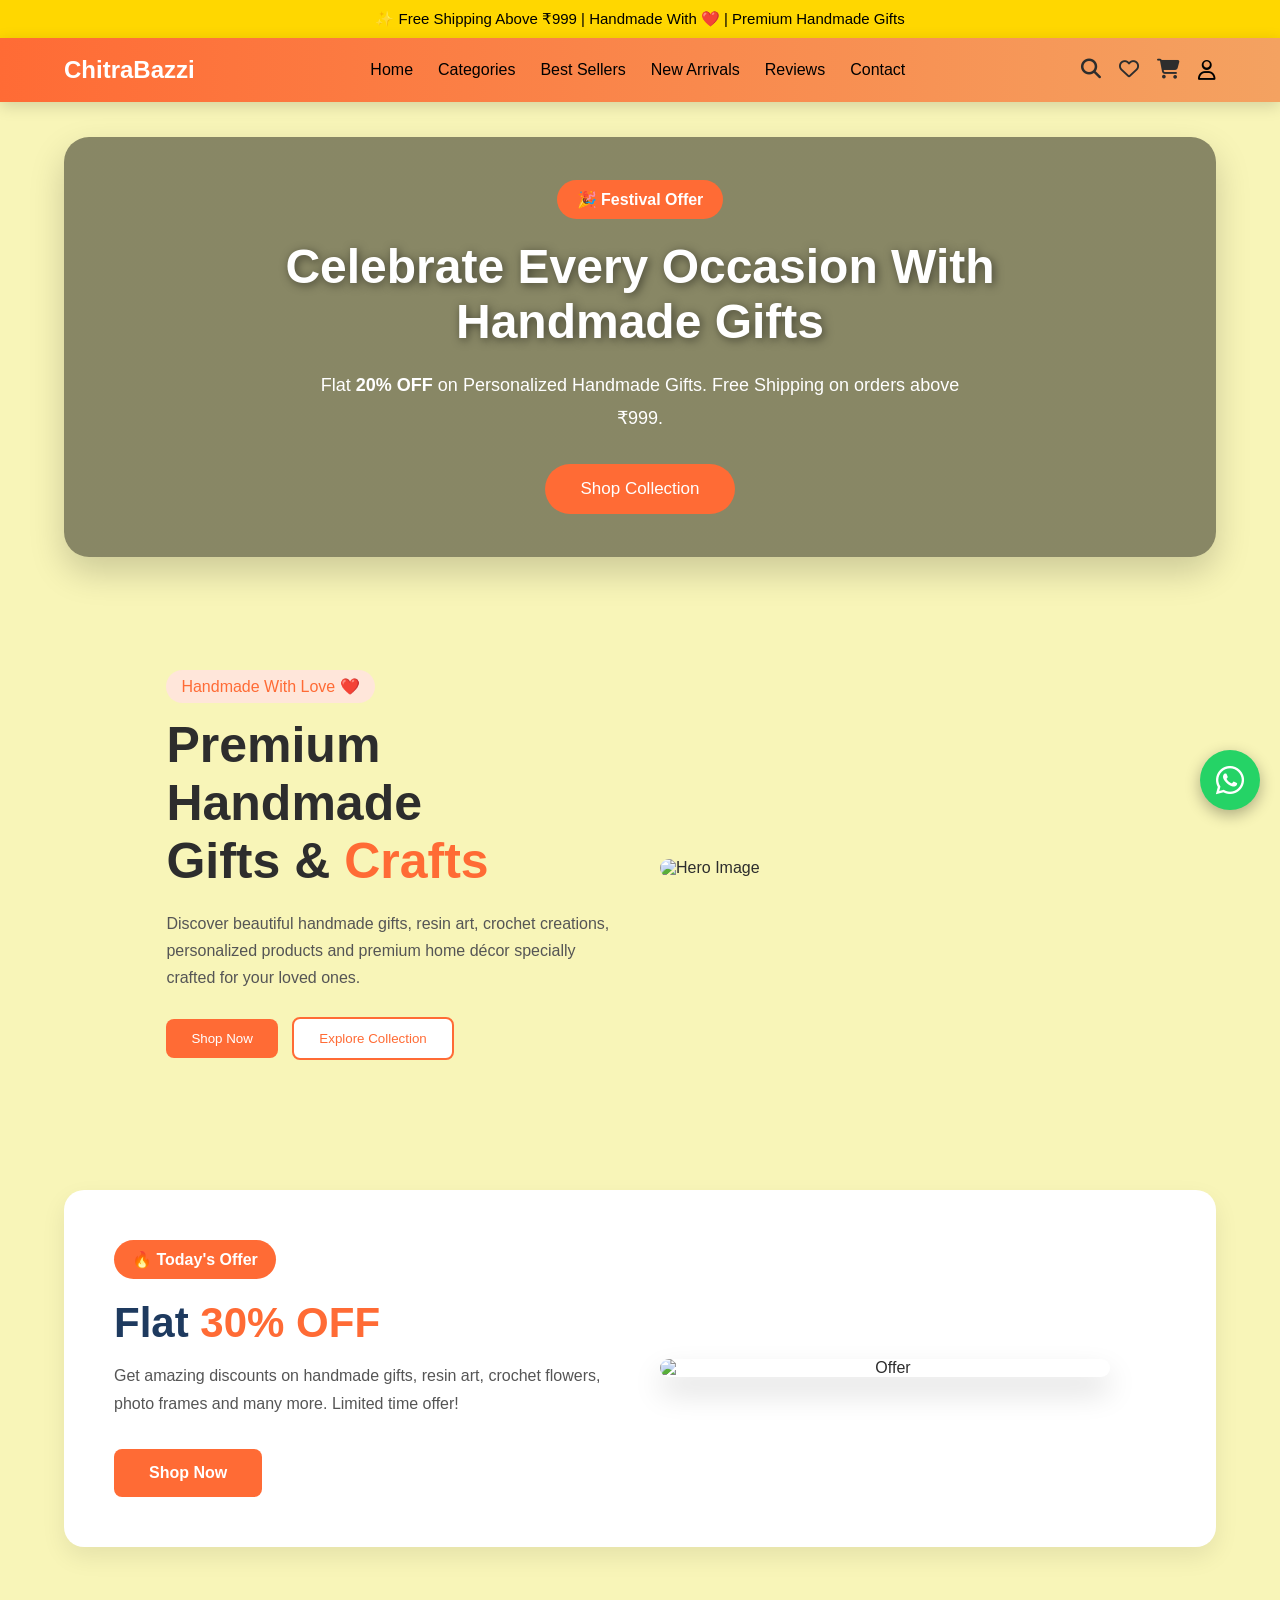
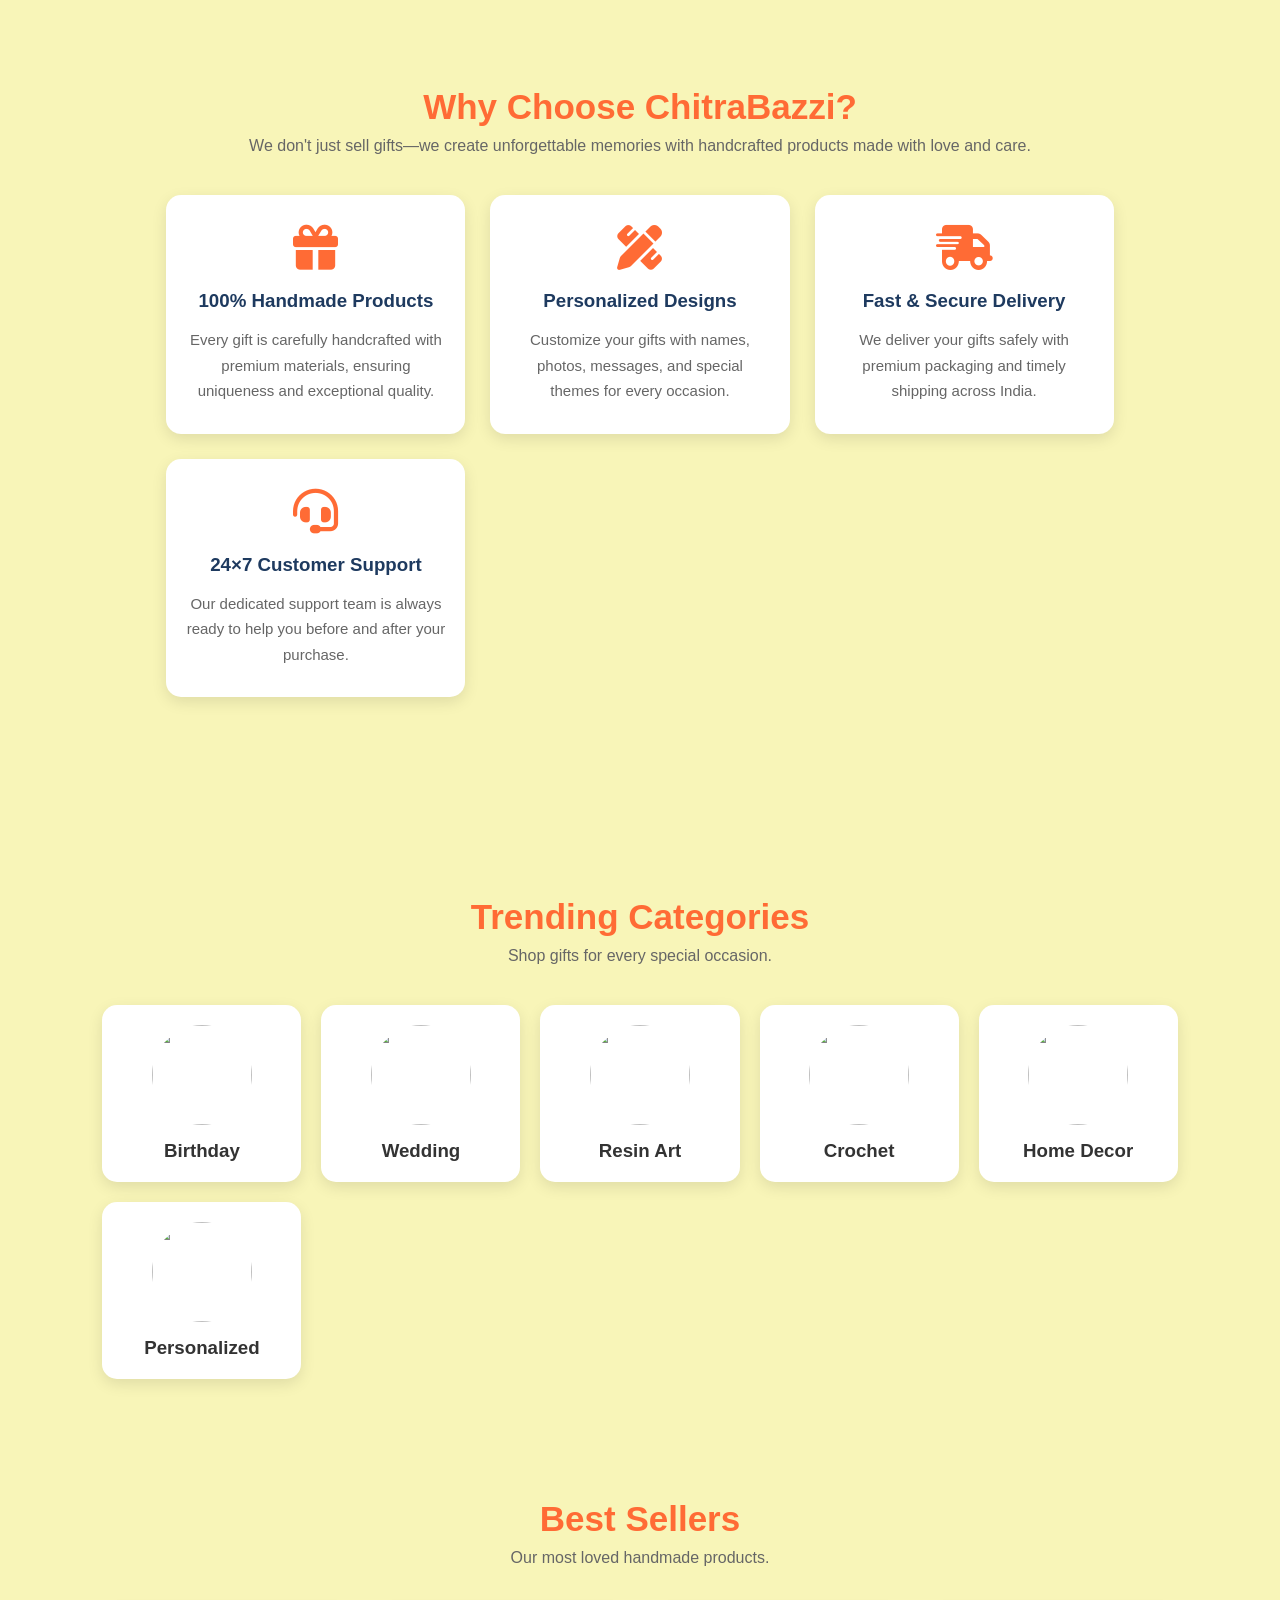
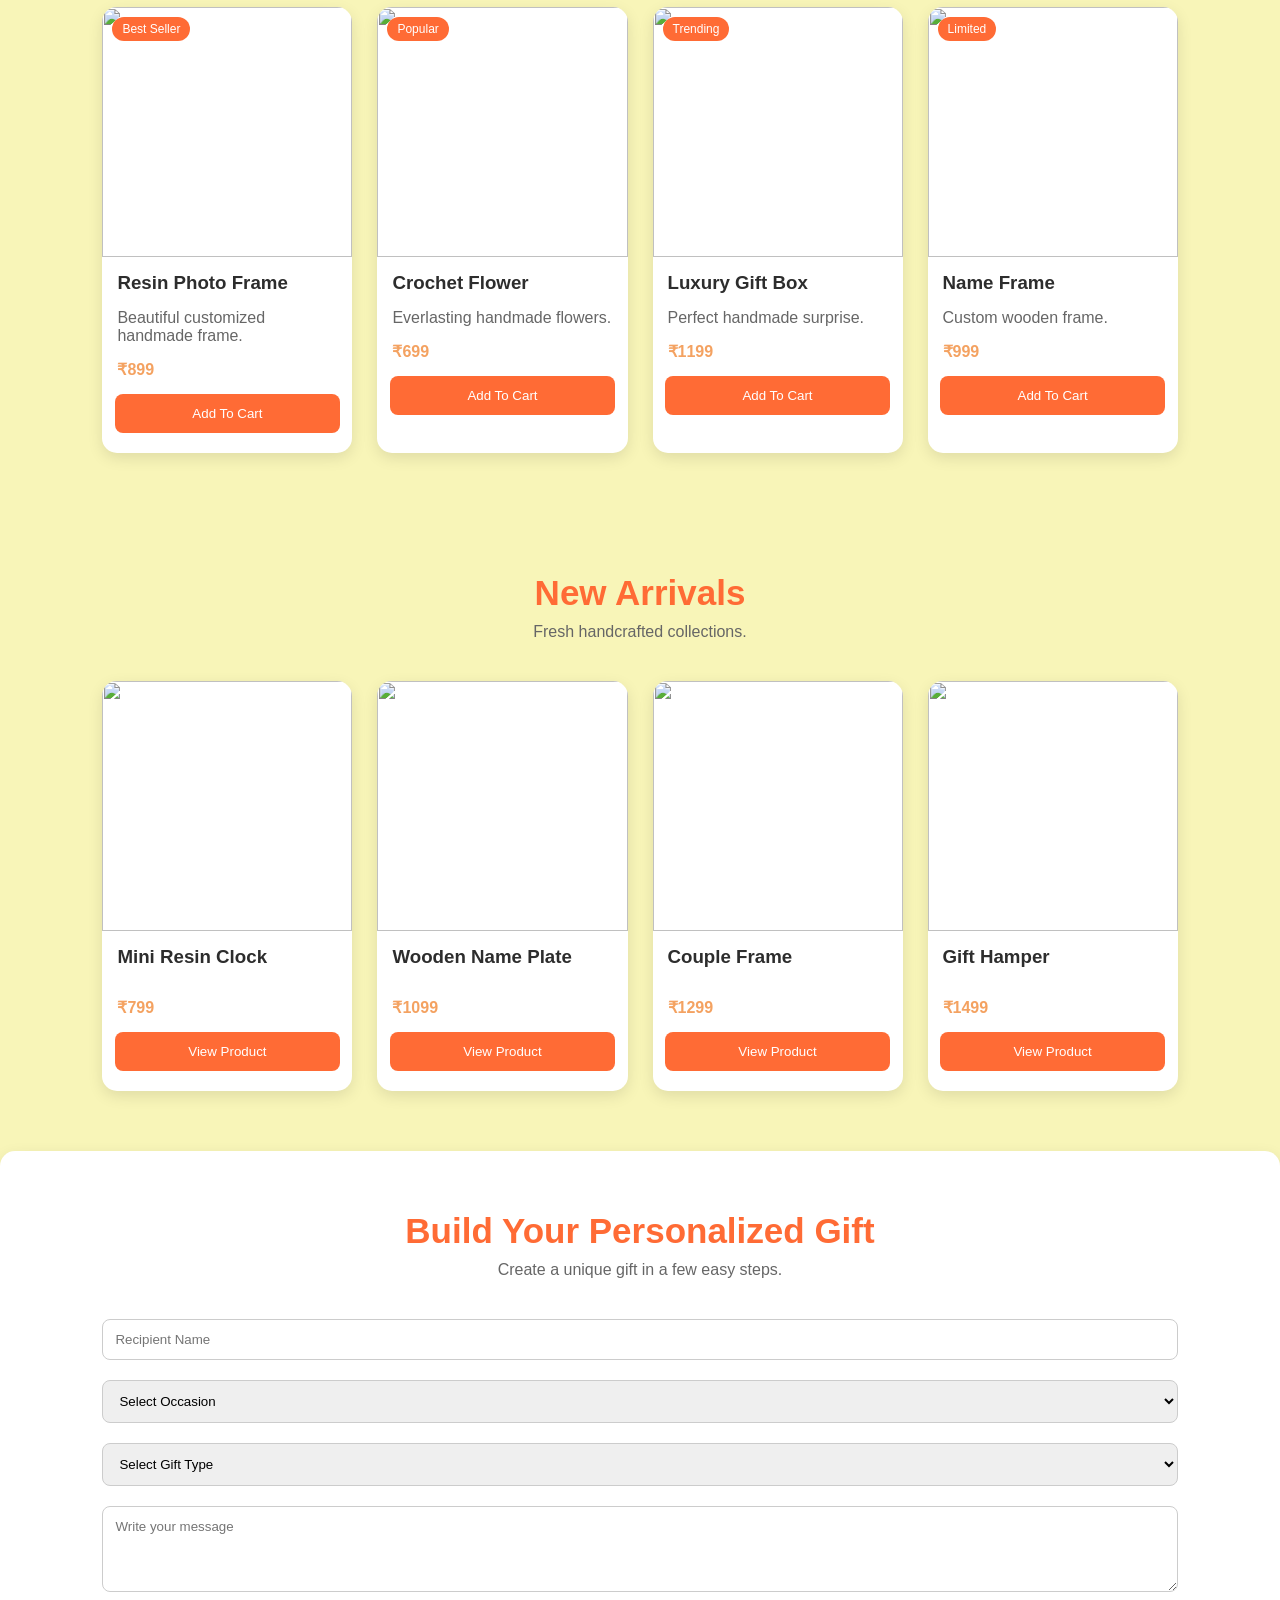
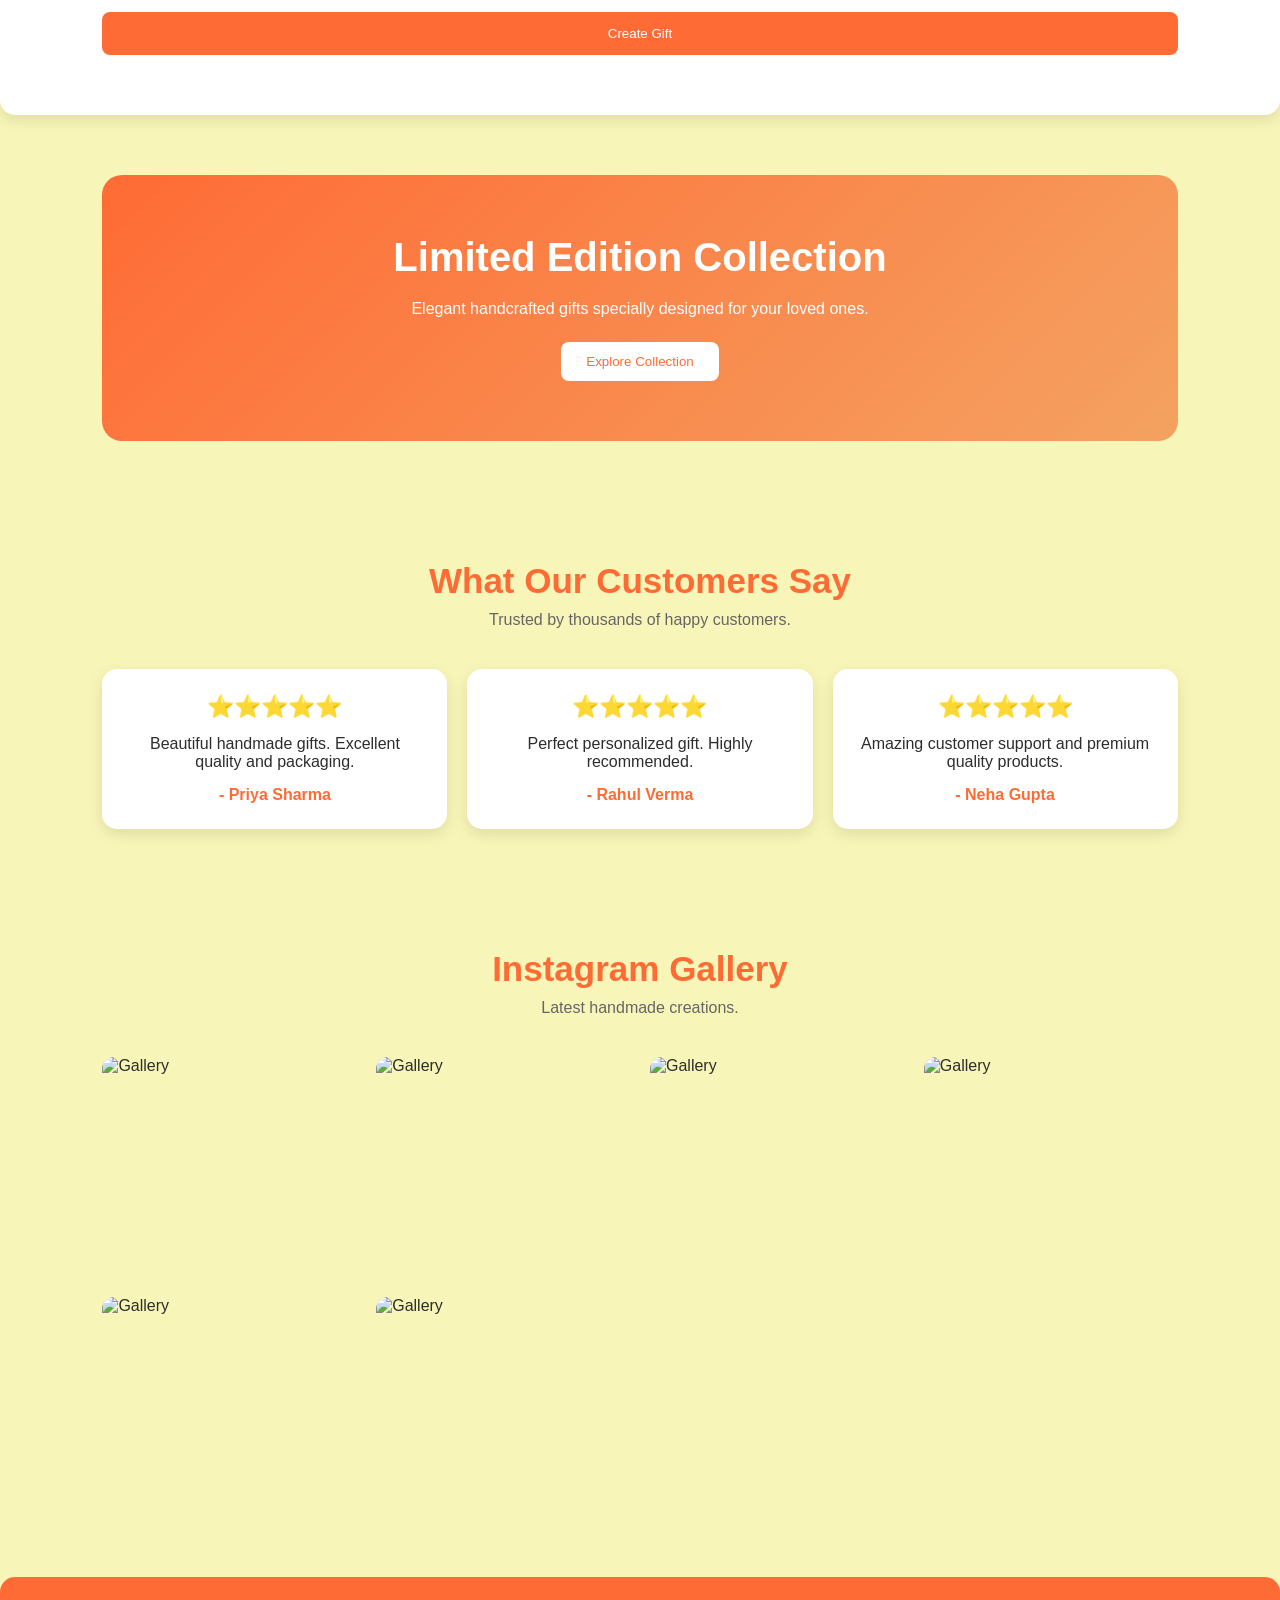
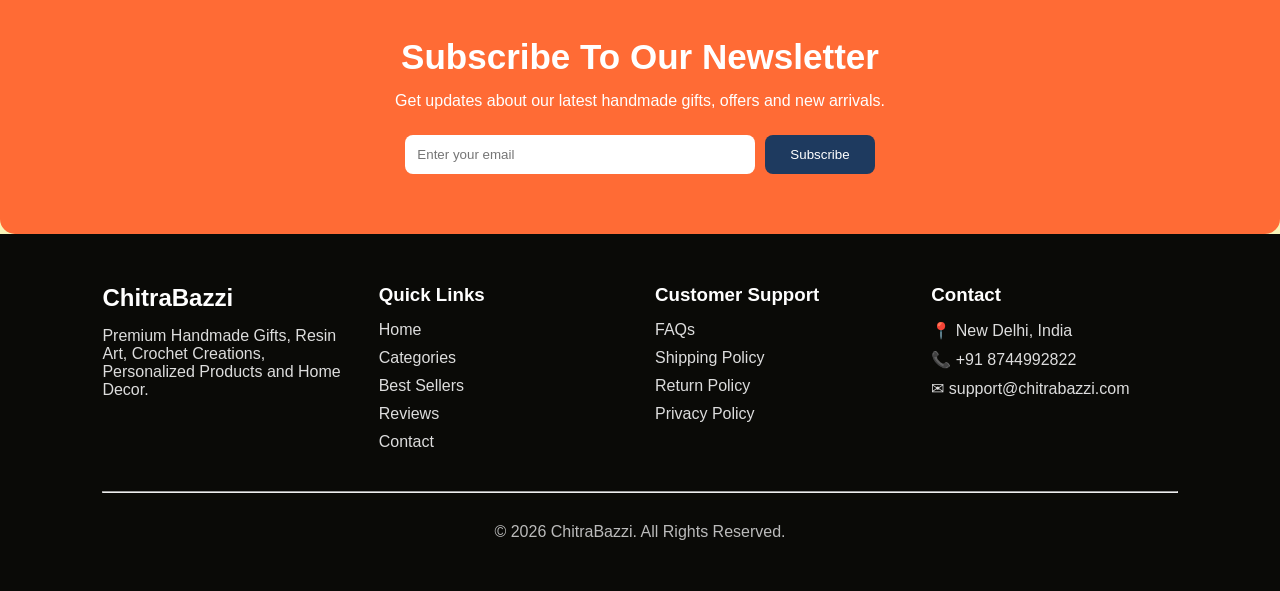
==== commit 598e8e50: "Added authentication pages and updated homepage" ====
--- a/index.html
+++ b/index.html
@@ -68,15 +68,19 @@
 
         <div class="icons">
 
-            <i class="fa-solid fa-magnifying-glass"></i>
-
-            <i class="fa-regular fa-heart"></i>
-
-            <i class="fa-solid fa-cart-shopping"></i>
-
-            <i class="fa-regular fa-user"></i>
-
-        </div>
+    <i class="fa-solid fa-magnifying-glass"></i>
+
+    <i class="fa-regular fa-heart"></i>
+
+    <i class="fa-solid fa-cart-shopping"></i>
+
+    <a href="login.html">
+
+        <i class="fa-regular fa-user"></i>
+
+    </a>
+
+</div>
 
     </nav>
 
@@ -158,6 +162,41 @@
 
         <img src="https://picsum.photos/600/500?random=1"
         alt="Hero Image">
+
+    </div>
+
+</section>
+
+<!-- Today's Offer Section -->
+
+<section class="today-offer">
+
+    <div class="offer-left">
+
+        <span class="offer-badge">
+            🔥 Today's Offer
+        </span>
+
+        <h2>
+            Flat <span>30% OFF</span>
+        </h2>
+
+        <p>
+            Get amazing discounts on handmade gifts, resin art,
+            crochet flowers, photo frames and many more.
+            Limited time offer!
+        </p>
+
+        <a href="#products" class="offer-btn">
+            Shop Now
+        </a>
+
+    </div>
+
+    <div class="offer-right">
+
+        <img src="https://images.unsplash.com/photo-1512436991641-6745cdb1723f?w=700"
+        alt="Offer">
 
     </div>
 
--- a/css/style.css
+++ b/css/style.css
@@ -146,6 +146,132 @@
 .shop-btn:hover,
 .explore-btn:hover{
     opacity:.9;
+}
+
+/* ===========================
+      TODAY OFFER
+=========================== */
+
+.today-offer{
+
+    width:90%;
+
+    margin:70px auto;
+
+    background:white;
+
+    border-radius:20px;
+
+    display:flex;
+
+    justify-content:space-between;
+
+    align-items:center;
+
+    gap:40px;
+
+    padding:50px;
+
+    box-shadow:0 10px 25px rgba(0,0,0,.08);
+
+}
+
+.offer-left{
+
+    flex:1;
+
+}
+
+.offer-badge{
+
+    display:inline-block;
+
+    background:#FF6B35;
+
+    color:#fff;
+
+    padding:10px 18px;
+
+    border-radius:30px;
+
+    font-weight:600;
+
+    margin-bottom:20px;
+
+}
+
+.offer-left h2{
+
+    font-size:42px;
+
+    color:#1E3A5F;
+
+    margin-bottom:15px;
+
+}
+
+.offer-left h2 span{
+
+    color:#FF6B35;
+
+}
+
+.offer-left p{
+
+    color:#555;
+
+    line-height:1.8;
+
+    margin-bottom:30px;
+
+}
+
+.offer-btn{
+
+    display:inline-block;
+
+    text-decoration:none;
+
+    background:#FF6B35;
+
+    color:white;
+
+    padding:15px 35px;
+
+    border-radius:8px;
+
+    font-weight:600;
+
+    transition:.3s;
+
+}
+
+.offer-btn:hover{
+
+    background:#E85A2A;
+
+    transform:translateY(-3px);
+
+}
+
+.offer-right{
+
+    flex:1;
+
+    text-align:center;
+
+}
+
+.offer-right img{
+
+    width:100%;
+
+    max-width:450px;
+
+    border-radius:18px;
+
+    box-shadow:0 15px 30px rgba(0,0,0,.15);
+
 }
 
 /* ===========================
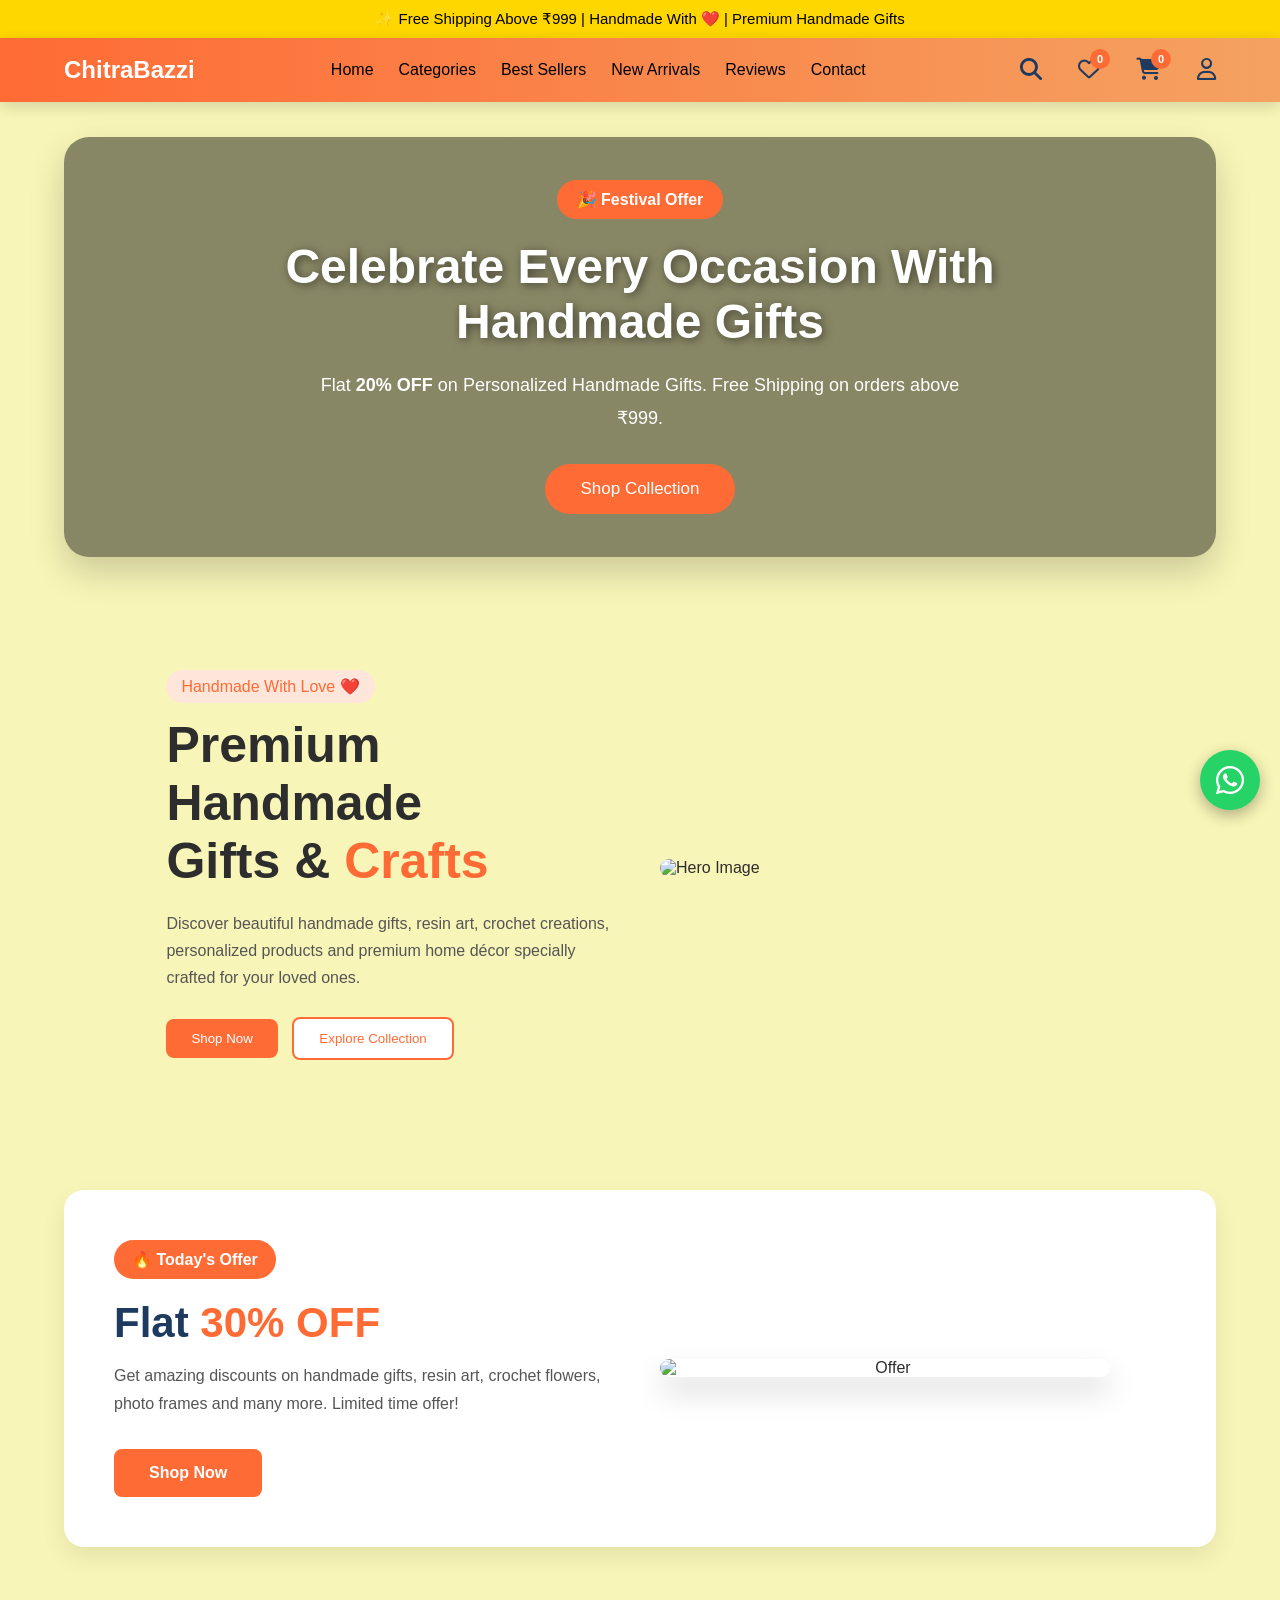
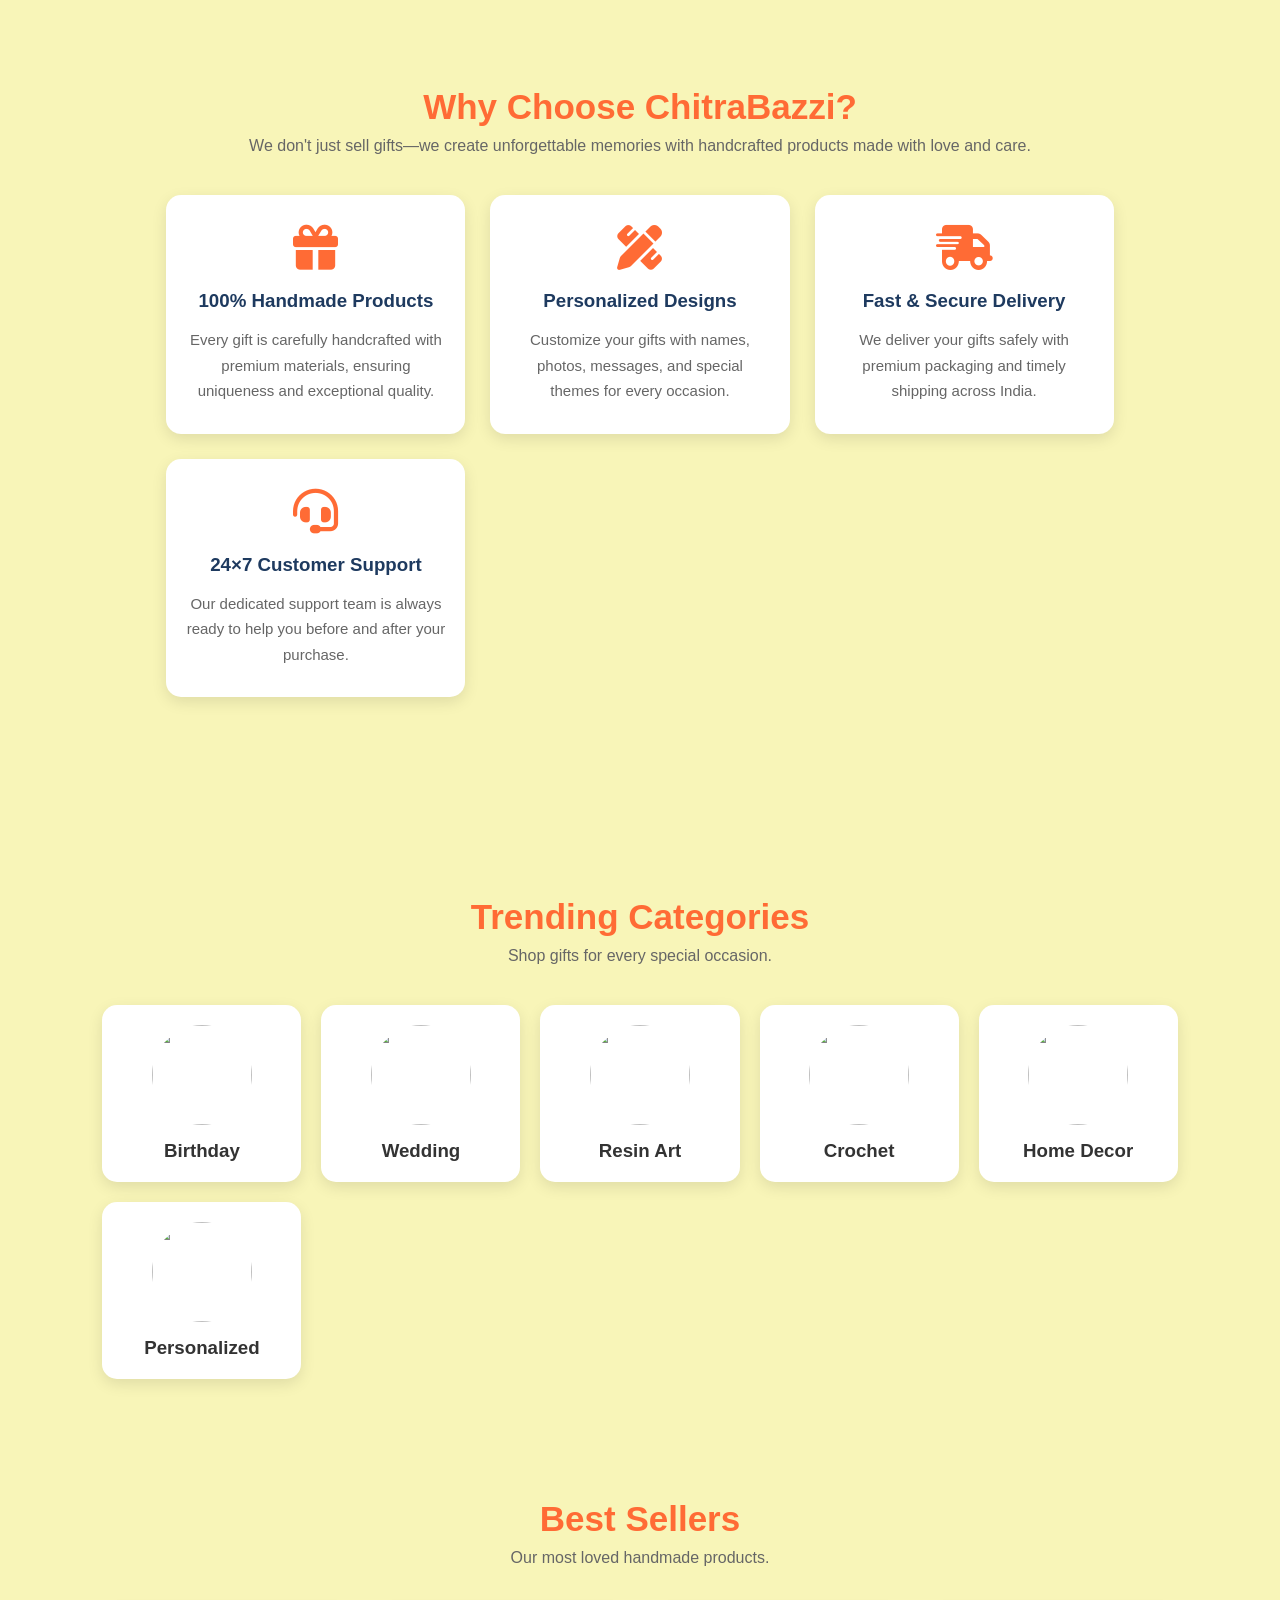
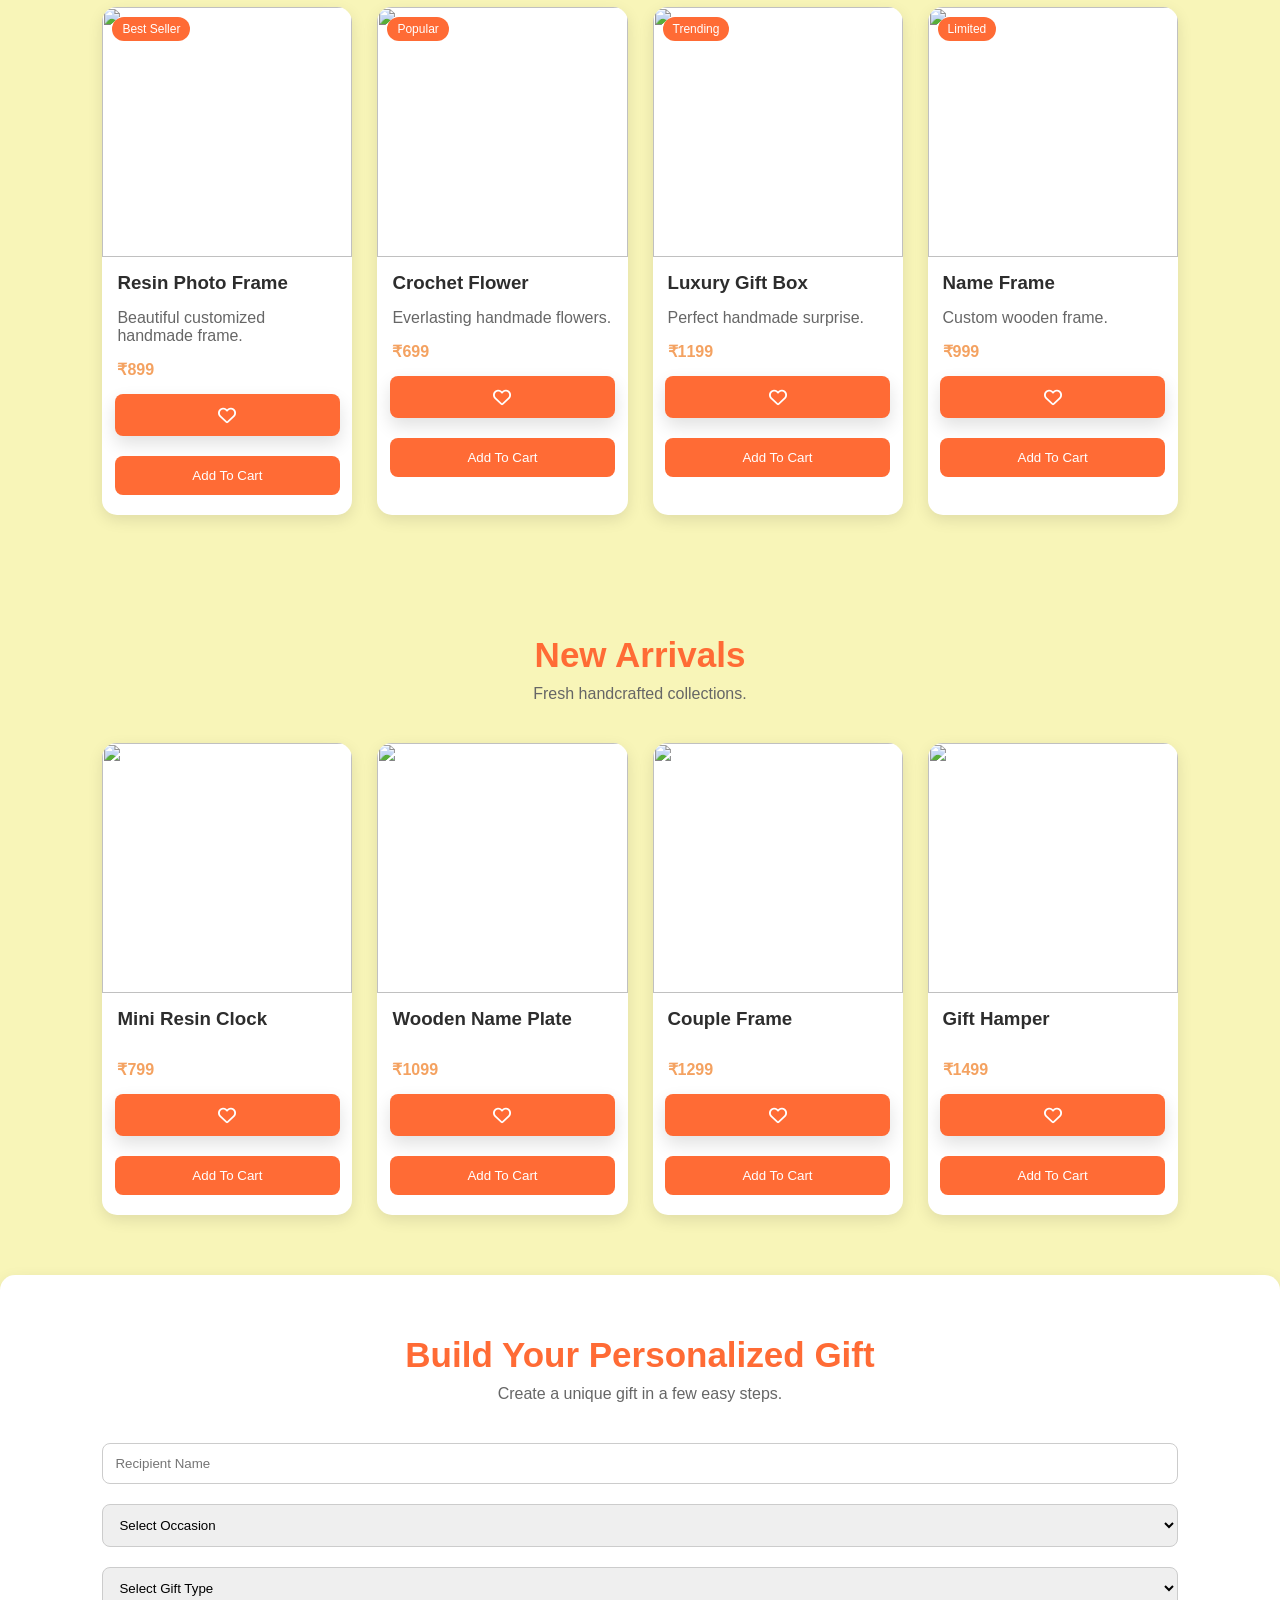
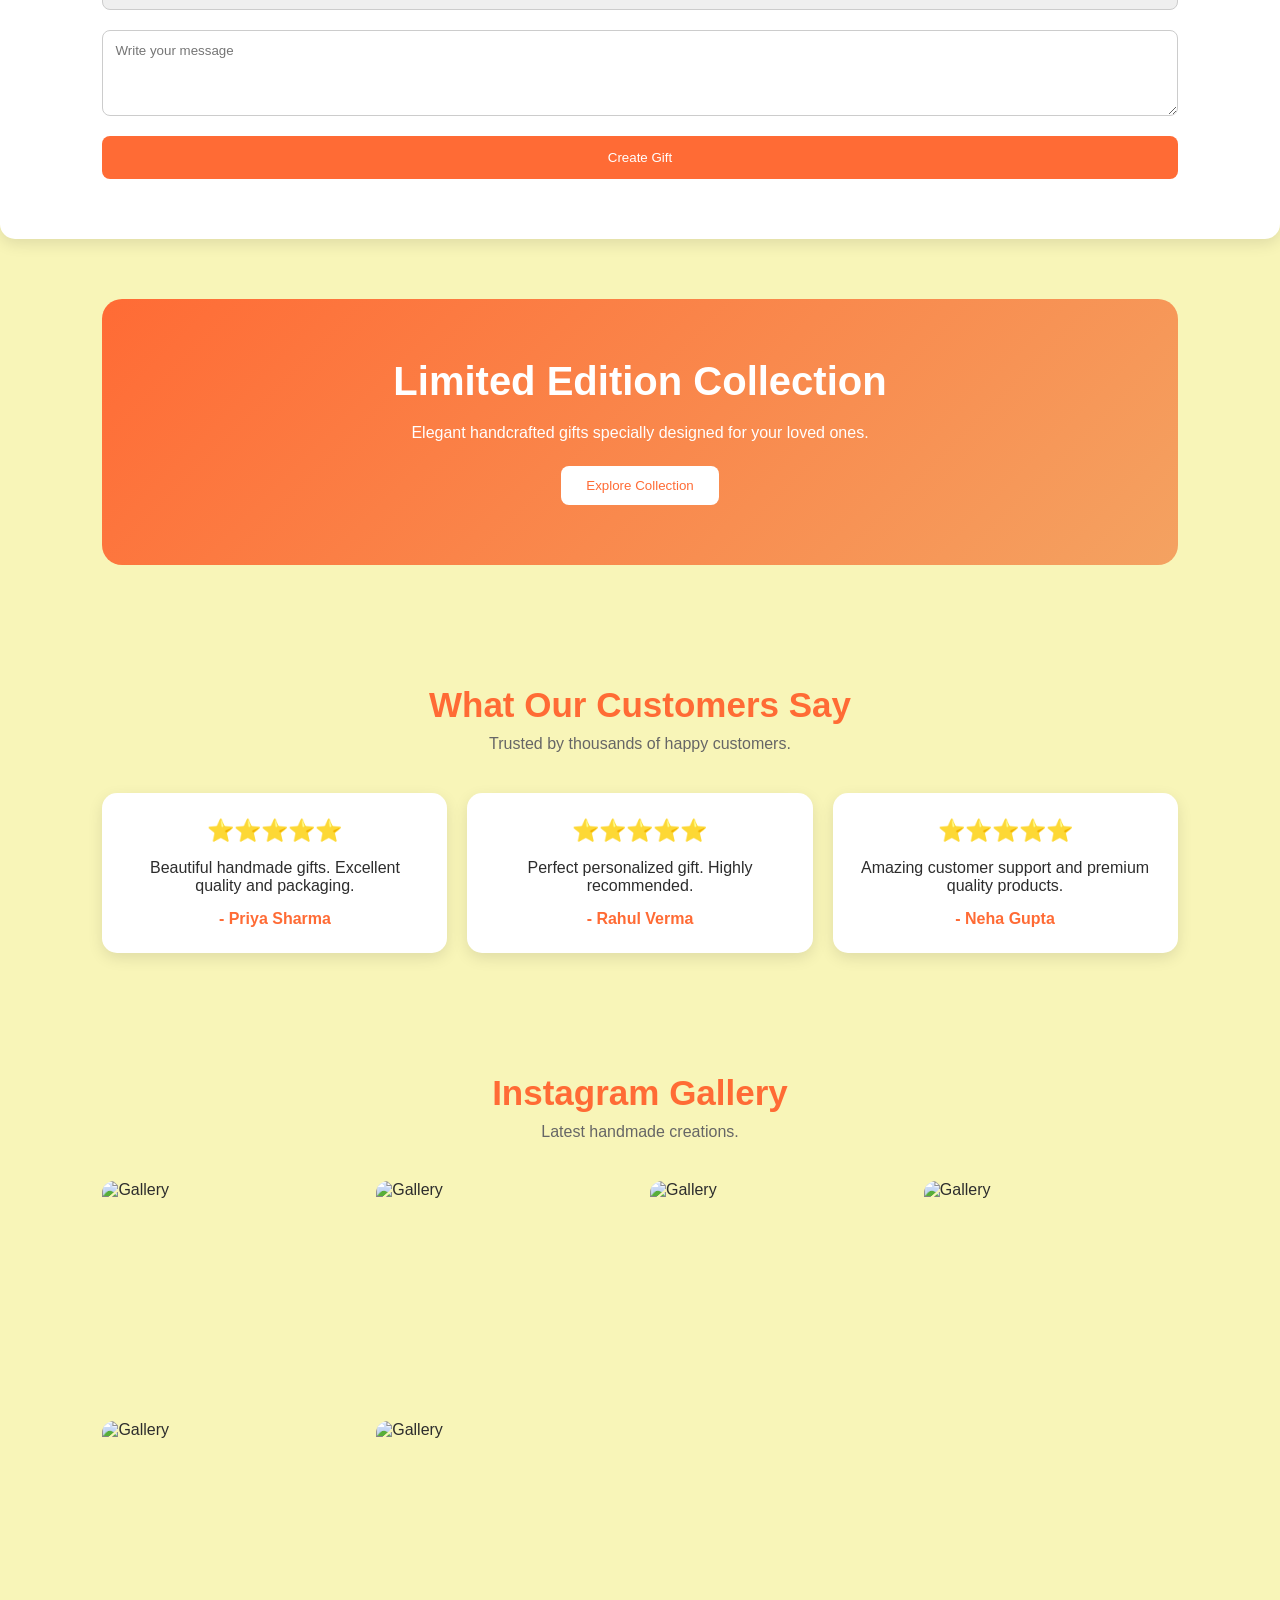
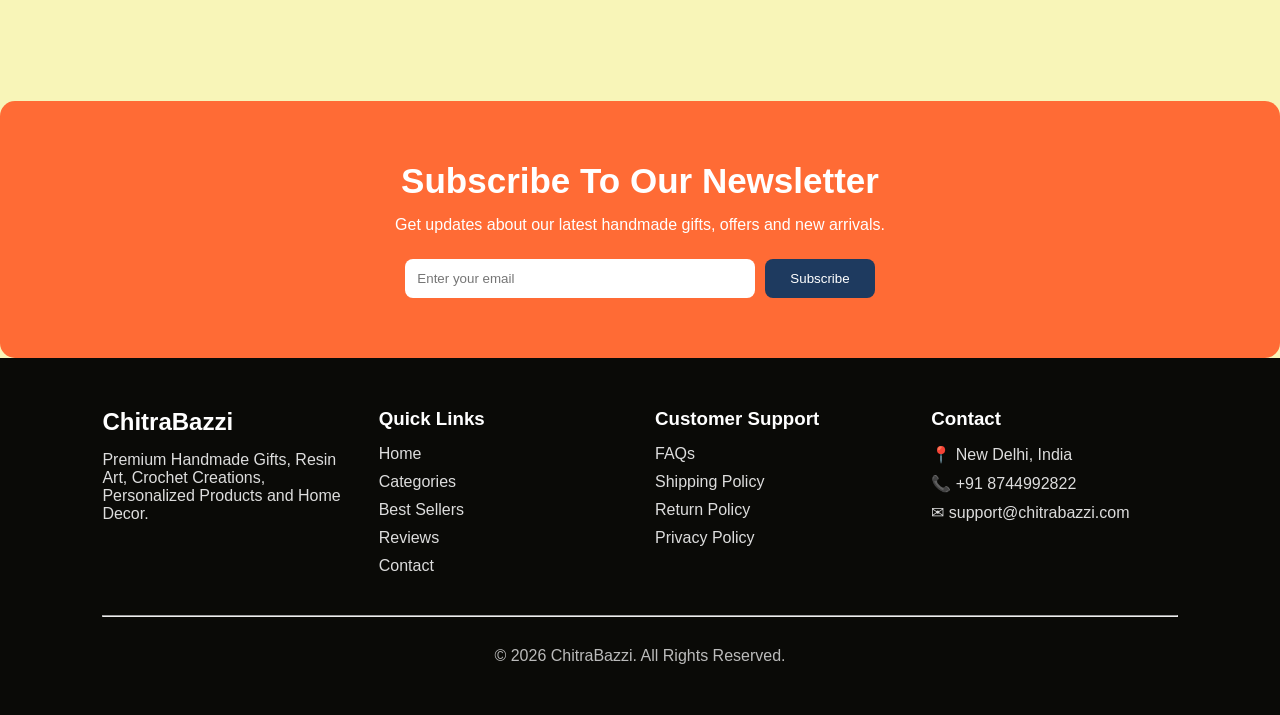
==== commit 98bd4838: "Complete frontend with search, wishlist, cart and UI improvements" ====
--- a/index.html
+++ b/index.html
@@ -1,846 +1,1010 @@
-<!DOCTYPE html>
-<html lang="en">
-
-<head>
-
-    <meta charset="UTF-8">
-
-    <meta name="viewport" content="width=device-width, initial-scale=1.0">
-
-    <title>ChitraBazzi | Premium Handmade Gifts</title>
-
-    <!-- Google Font -->
-
-    <link href="https://fonts.googleapis.com/css2?family=Poppins:wght@300;400;500;600;700;800&display=swap" rel="stylesheet">
-
-    <!-- Font Awesome -->
-
-    <link rel="stylesheet"
-    href="https://cdnjs.cloudflare.com/ajax/libs/font-awesome/6.5.2/css/all.min.css">
-
-    <!-- CSS -->
-
-    <link rel="stylesheet" href="css/style.css">
-
-</head>
-
-<body>
-
-<!-- ========================================= -->
-<!-- Announcement Bar -->
-<!-- ========================================= -->
-
-<div class="announcement-bar">
-
-    ✨ Free Shipping Above ₹999 | Handmade With ❤️ | Premium Handmade Gifts
-
-</div>
-
-<!-- ========================================= -->
-<!-- Header -->
-<!-- ========================================= -->
-
-<header>
-
-    <nav class="navbar">
-
-        <div class="logo">
-
-            <h2>ChitraBazzi</h2>
-
-        </div>
-
-        <ul class="nav-links">
-
-            <li><a href="#home">Home</a></li>
-
-            <li><a href="#categories">Categories</a></li>
-
-            <li><a href="#best-sellers">Best Sellers</a></li>
-
-            <li><a href="#new-arrivals">New Arrivals</a></li>
-
-            <li><a href="#reviews">Reviews</a></li>
-
-            <li><a href="#contact">Contact</a></li>
-
-        </ul>
-
-        <div class="icons">
-
-    <i class="fa-solid fa-magnifying-glass"></i>
-
-    <i class="fa-regular fa-heart"></i>
-
-    <i class="fa-solid fa-cart-shopping"></i>
-
-    <a href="login.html">
-
-        <i class="fa-regular fa-user"></i>
+    <!DOCTYPE html>
+    <html lang="en">
+
+    <head>
+
+        <meta charset="UTF-8">
+
+        <meta name="viewport" content="width=device-width, initial-scale=1.0">
+
+        <title>ChitraBazzi | Premium Handmade Gifts</title>
+
+        <!-- Google Font -->
+
+        <link href="https://fonts.googleapis.com/css2?family=Poppins:wght@300;400;500;600;700;800&display=swap" rel="stylesheet">
+
+        <!-- Font Awesome -->
+
+        <link rel="stylesheet"
+        href="https://cdnjs.cloudflare.com/ajax/libs/font-awesome/6.5.2/css/all.min.css">
+
+        <!-- CSS -->
+
+        <link rel="stylesheet" href="css/style.css">
+
+    </head>
+
+    <body>
+
+    <!-- ========================================= -->
+    <!-- Announcement Bar -->
+    <!-- ========================================= -->
+
+    <div class="announcement-bar">
+
+        ✨ Free Shipping Above ₹999 | Handmade With ❤️ | Premium Handmade Gifts
+
+    </div>
+
+    <!-- ========================================= -->
+    <!-- Header -->
+    <!-- ========================================= -->
+
+    <header>
+
+        <nav class="navbar">
+
+            <div class="logo">
+
+                <h2>ChitraBazzi</h2>
+
+            </div>
+
+            <ul class="nav-links">
+
+                <li><a href="#home">Home</a></li>
+
+                <li><a href="#categories">Categories</a></li>
+
+                <li><a href="#best-sellers">Best Sellers</a></li>
+
+                <li><a href="#new-arrivals">New Arrivals</a></li>
+
+                <li><a href="#reviews">Reviews</a></li>
+
+                <li><a href="#contact">Contact</a></li>
+
+            </ul>
+
+            <div class="icons">
+
+        <button id="searchBtn" class="icon-btn">
+            <i class="fa-solid fa-magnifying-glass"></i>
+        </button>
+
+        <a href="wishlist.html" class="icon-btn" id="wishlistIcon">
+            <i class="fa-regular fa-heart"></i>
+            <span id="wishlistCount">0</span>
+        </a>
+
+        <a href="cart.html" class="icon-btn">
+            <i class="fa-solid fa-cart-shopping"></i>
+            <span id="cartCount">0</span>
+        </a>
+
+        <a href="login.html" class="icon-btn">
+            <i class="fa-regular fa-user"></i>
+        </a>
+
+    </div>
+
+        </nav>
+
+    </header>
+
+    <!-- Search Popup -->
+
+    <div id="searchPopup" class="search-popup">
+
+        <div class="search-popup-inner">
+
+            <div class="search-box">
+
+                <input
+                    type="text"
+                    id="searchInput"
+                    placeholder="Search products..."
+                    autocomplete="off">
+
+                <button id="closeSearch" type="button" aria-label="Close search">
+
+                    <i class="fa-solid fa-xmark"></i>
+
+                </button>
+
+            </div>
+
+            <div id="searchResults" class="search-results"></div>
+
+            <p id="searchNoResult" class="search-no-result">No products found.</p>
+
+        </div>
+
+    </div>
+
+
+    <section class="festival-banner">
+
+        <div class="festival-overlay">
+
+            <span class="offer-tag">🎉 Festival Offer</span>
+
+            <h2>Celebrate Every Occasion With Handmade Gifts</h2>
+
+            <p>
+                Flat <strong>20% OFF</strong> on Personalized Handmade Gifts.
+                Free Shipping on orders above ₹999.
+            </p>
+
+            <button class="festival-btn">Shop Collection</button>
+
+        </div>
+
+    </section>
+    <!-- ========================================= -->
+    <!-- Hero Section -->
+    <!-- ========================================= -->
+
+    <section id="home" class="hero">
+
+        <div class="hero-left">
+
+            <span class="tag">
+
+                Handmade With Love ❤️
+
+            </span>
+
+            <h1>
+
+                Premium Handmade
+
+                <br>
+
+                Gifts &
+
+                <span>Crafts</span>
+
+            </h1>
+
+            <p>
+
+                Discover beautiful handmade gifts,
+                resin art, crochet creations,
+                personalized products and premium home décor
+                specially crafted for your loved ones.
+
+            </p>
+
+            <div class="hero-buttons">
+
+                <button class="shop-btn">
+
+                    Shop Now
+
+                </button>
+
+                <button class="explore-btn">
+
+                    Explore Collection
+
+                </button>
+
+            </div>
+
+        </div>
+
+        <div class="hero-right">
+
+            <img src="https://picsum.photos/600/500?random=1"
+            alt="Hero Image">
+
+        </div>
+
+    </section>
+
+    <!-- Updated Today's Offer Section -->
+
+    <section class="today-offer">
+
+        <div class="offer-left">
+
+            <span class="offer-badge">
+                🔥 Today's Offer
+            </span>
+
+            <h2>
+                Flat <span>30% OFF</span>
+            </h2>
+
+            <p>
+                Get amazing discounts on handmade gifts, resin art,
+                crochet flowers, photo frames and many more.
+                Limited time offer!
+            </p>
+
+            <a href="#products" class="offer-btn">
+                Shop Now
+            </a>
+
+        </div>
+
+        <div class="offer-right">
+
+            <img src="https://images.unsplash.com/photo-1512436991641-6745cdb1723f?w=700"
+            alt="Offer">
+
+        </div>
+
+    </section>
+        <!-- ========================================= -->
+
+    <!-- ========================================= -->
+    <!-- Why Choose ChitraBazzi -->
+    <!-- ========================================= -->
+
+    <section class="why-us">
+
+        <div class="section-title">
+
+            <h2>Why Choose ChitraBazzi?</h2>
+
+            <p>
+                We don't just sell gifts—we create unforgettable memories with
+                handcrafted products made with love and care.
+            </p>
+
+        </div>
+
+        <div class="why-container">
+
+            <div class="why-card">
+
+                <i class="fa-solid fa-gift"></i>
+
+                <h3>100% Handmade Products</h3>
+
+                <p>
+                    Every gift is carefully handcrafted with premium materials,
+                    ensuring uniqueness and exceptional quality.
+                </p>
+
+            </div>
+
+            <div class="why-card">
+
+                <i class="fa-solid fa-pen-ruler"></i>
+
+                <h3>Personalized Designs</h3>
+
+                <p>
+                    Customize your gifts with names, photos, messages,
+                    and special themes for every occasion.
+                </p>
+
+            </div>
+
+            <div class="why-card">
+
+                <i class="fa-solid fa-truck-fast"></i>
+
+                <h3>Fast & Secure Delivery</h3>
+
+                <p>
+                    We deliver your gifts safely with premium packaging
+                    and timely shipping across India.
+                </p>
+
+            </div>
+
+            <div class="why-card">
+
+                <i class="fa-solid fa-headset"></i>
+
+                <h3>24×7 Customer Support</h3>
+
+                <p>
+                    Our dedicated support team is always ready to help you
+                    before and after your purchase.
+                </p>
+
+            </div>
+
+        </div>
+
+    </section>
+
+
+    <!-- ========================================= -->
+    <!-- Categories -->
+    <!-- ========================================= -->
+
+    <section id="categories" class="categories">
+
+        <div class="section-title">
+
+            <h2>
+
+                Trending Categories
+
+            </h2>
+
+            <p>
+
+                Shop gifts for every special occasion.
+
+            </p>
+
+        </div>
+
+        <div class="category-container">
+
+            <div class="category-card">
+
+                <img src="https://picsum.photos/150?random=2">
+
+                <h3 class="category-name">Birthday</h3>
+
+            </div>
+
+            <div class="category-card">
+
+                <img src="https://picsum.photos/150?random=3">
+
+                <h3 class="category-name">Wedding</h3>
+
+            </div>
+
+            <div class="category-card">
+
+                <img src="https://picsum.photos/150?random=4">
+
+                <h3 class="category-name">Resin Art</h3>
+
+            </div>
+
+            <div class="category-card">
+
+                <img src="https://picsum.photos/150?random=5">
+
+                <h3 class="category-name">Crochet</h3>
+
+            </div>
+
+            <div class="category-card">
+
+                <img src="https://picsum.photos/150?random=6">
+
+                <h3 class="category-name">Home Decor</h3>
+
+            </div>
+
+            <div class="category-card">
+
+                <img src="https://picsum.photos/150?random=7">
+
+                <h3 class="category-name">Personalized</h3>
+
+            </div>
+
+        </div>
+
+    </section>
+
+    <!-- ================= Part 2 Starts Here ================= -->
+    <!-- ========================================= -->
+    <!-- Best Sellers -->
+    <!-- ========================================= -->
+
+    <section id="best-sellers" class="best-sellers">
+
+        <div class="section-title">
+
+            <h2>Best Sellers</h2>
+
+            <p>Our most loved handmade products.</p>
+
+        </div>
+
+        <div class="product-container">
+
+            <div class="product-card searchable">
+
+                <img src="https://picsum.photos/300/300?random=11" alt="">
+
+                <span class="badge">Best Seller</span>
+
+                <h3 class="product-name">Resin Photo Frame</h3>
+
+                <p>Beautiful customized handmade frame.</p>
+
+                <h4>₹899</h4>
+
+                <button
+        class="wishlist-btn"
+        data-id="1"
+        data-name="Resin Photo Frame"
+        data-price="899"
+        data-image="https://picsum.photos/300/300?random=11">
+
+        <i class="fa-regular fa-heart"></i>
+
+    </button>
+
+                <button
+                    class="cart-btn"
+                    data-id="1"
+                    data-name="Resin Photo Frame"
+                    data-price="899"
+                    data-image="https://picsum.photos/300/300?random=11">Add To Cart</button>
+
+            </div>
+
+            <div class="product-card searchable">
+
+                <img src="https://picsum.photos/300/300?random=12" alt="">
+
+                <span class="badge">Popular</span>
+
+                <h3 class="product-name">Crochet Flower</h3>
+
+                <p>Everlasting handmade flowers.</p>
+
+                <h4>₹699</h4>
+
+                <button
+        class="wishlist-btn"
+        data-id="2"
+        data-name="Crochet Flower"
+        data-price="699"
+        data-image="https://picsum.photos/300/300?random=12">
+
+        <i class="fa-regular fa-heart"></i>
+
+    </button>
+
+                <button
+                    class="cart-btn"
+                    data-id="2"
+                    data-name="Crochet Flower"
+                    data-price="699"
+                    data-image="https://picsum.photos/300/300?random=12">Add To Cart</button>
+
+            </div>
+
+            <div class="product-card searchable">
+
+                <img src="https://picsum.photos/300/300?random=13" alt="">
+
+                <span class="badge">Trending</span>
+
+                <h3 class="product-name">Luxury Gift Box</h3>
+
+                <p>Perfect handmade surprise.</p>
+
+                <h4>₹1199</h4>
+
+                <button
+        class="wishlist-btn"
+        data-id="3"
+        data-name="Luxury Gift Box"
+        data-price="1199"
+        data-image="https://picsum.photos/300/300?random=13">
+
+        <i class="fa-regular fa-heart"></i>
+
+    </button>
+
+                <button
+                    class="cart-btn"
+                    data-id="3"
+                    data-name="Luxury Gift Box"
+                    data-price="1199"
+                    data-image="https://picsum.photos/300/300?random=13">Add To Cart</button>
+
+            </div>
+
+            <div class="product-card searchable">
+
+                <img src="https://picsum.photos/300/300?random=14" alt="">
+
+                <span class="badge">Limited</span>
+
+                <h3 class="product-name">Name Frame</h3>
+
+                <p>Custom wooden frame.</p>
+
+                <h4>₹999</h4>
+
+                <button
+        class="wishlist-btn"
+        data-id="4"
+        data-name="Name Frame"
+        data-price="999"
+        data-image="https://picsum.photos/300/300?random=14">
+
+        <i class="fa-regular fa-heart"></i>
+
+    </button>
+            
+                <button
+                    class="cart-btn"
+                    data-id="4"
+                    data-name="Name Frame"
+                    data-price="999"
+                    data-image="https://picsum.photos/300/300?random=14">Add To Cart</button>
+
+            </div>
+
+        </div>
+
+    </section>
+
+    <!-- ========================================= -->
+    <!-- New Arrivals -->
+    <!-- ========================================= -->
+
+    <section id="new-arrivals" class="new-arrivals">
+
+        <div class="section-title">
+
+            <h2>New Arrivals</h2>
+
+            <p>Fresh handcrafted collections.</p>
+
+        </div>
+
+        <div class="product-container">
+
+            <div class="product-card searchable">
+
+                <img src="https://picsum.photos/300/300?random=21" alt="">
+
+                <h3 class="product-name">Mini Resin Clock</h3>
+
+                <h4>₹799</h4>
+
+                <button
+        class="wishlist-btn"
+        data-id="5"
+        data-name="Mini Resin Clock"
+        data-price="799"
+        data-image="https://picsum.photos/300/300?random=21">
+
+        <i class="fa-regular fa-heart"></i>
+
+    </button>
+
+                <button
+                    class="cart-btn"
+                    data-id="5"
+                    data-name="Mini Resin Clock"
+                    data-price="799"
+                    data-image="https://picsum.photos/300/300?random=21">Add To Cart</button>
+
+            </div>
+
+            <div class="product-card searchable">
+
+                <img src="https://picsum.photos/300/300?random=22" alt="">
+
+                <h3 class="product-name">Wooden Name Plate</h3>
+
+                <h4>₹1099</h4>
+
+                <button
+        class="wishlist-btn"
+        data-id="6"
+        data-name="Wooden Name Plate"
+        data-price="1099"
+        data-image="https://picsum.photos/300/300?random=22">
+
+        <i class="fa-regular fa-heart"></i>
+
+    </button>
+
+                <button
+                    class="cart-btn"
+                    data-id="6"
+                    data-name="Wooden Name Plate"
+                    data-price="1099"
+                    data-image="https://picsum.photos/300/300?random=22">Add To Cart</button>
+
+            </div>
+
+            <div class="product-card searchable">
+
+                <img src="https://picsum.photos/300/300?random=23" alt="">
+
+                <h3 class="product-name">Couple Frame</h3>
+
+                <h4>₹1299</h4>
+
+                <button
+        class="wishlist-btn"
+        data-id="7"
+        data-name="Couple Frame"
+        data-price="1299"
+        data-image="https://picsum.photos/300/300?random=23">
+
+        <i class="fa-regular fa-heart"></i>
+
+    </button>
+
+                <button
+                    class="cart-btn"
+                    data-id="7"
+                    data-name="Couple Frame"
+                    data-price="1299"
+                    data-image="https://picsum.photos/300/300?random=23">Add To Cart</button>
+
+            </div>
+
+            <div class="product-card searchable">
+
+                <img src="https://picsum.photos/300/300?random=24" alt="">
+
+                <h3 class="product-name">Gift Hamper</h3>
+
+                <h4>₹1499</h4>
+
+                <button
+        class="wishlist-btn"
+        data-id="8"
+        data-name="Gift Hamper"
+        data-price="1499"
+        data-image="https://picsum.photos/300/300?random=24">
+
+        <i class="fa-regular fa-heart"></i>
+
+    </button>
+
+                <button
+                    class="cart-btn"
+                    data-id="8"
+                    data-name="Gift Hamper"
+                    data-price="1499"
+                    data-image="https://picsum.photos/300/300?random=24">Add To Cart</button>
+
+            </div>
+
+        </div>
+
+    </section>
+
+    <!-- ========================================= -->
+    <!-- Gift Builder -->
+    <!-- ========================================= -->
+
+    <section id="gift-builder" class="gift-builder">
+
+        <div class="section-title">
+
+            <h2>Build Your Personalized Gift</h2>
+
+            <p>Create a unique gift in a few easy steps.</p>
+
+        </div>
+
+        <form class="gift-form">
+
+            <input type="text" placeholder="Recipient Name">
+
+            <select>
+
+                <option>Select Occasion</option>
+
+                <option>Birthday</option>
+
+                <option>Wedding</option>
+
+                <option>Anniversary</option>
+
+            </select>
+
+            <select>
+
+                <option>Select Gift Type</option>
+
+                <option>Photo Frame</option>
+
+                <option>Resin Art</option>
+
+                <option>Crochet</option>
+
+            </select>
+
+            <textarea rows="4" placeholder="Write your message"></textarea>
+
+            <button type="submit">
+
+                Create Gift
+
+            </button>
+
+        </form>
+
+    </section>
+
+    <!-- ================= Part 3 Starts Here ================= -->
+    <!-- ========================================= -->
+    <!-- Limited Collection -->
+    <!-- ========================================= -->
+
+    <section id="limited-edition" class="limited-edition">
+
+        <div class="limited-banner">
+
+            <div class="limited-text">
+
+                <h2>Limited Edition Collection</h2>
+
+                <p>
+
+                    Elegant handcrafted gifts specially designed
+                    for your loved ones.
+
+                </p>
+
+                <button>Explore Collection</button>
+
+            </div>
+
+        </div>
+
+    </section>
+
+    <!-- ========================================= -->
+    <!-- Customer Reviews -->
+    <!-- ========================================= -->
+
+    <section id="reviews" class="reviews">
+
+        <div class="section-title">
+
+            <h2>What Our Customers Say</h2>
+
+            <p>Trusted by thousands of happy customers.</p>
+
+        </div>
+
+        <div class="review-container">
+
+            <div class="review-card">
+
+                <div class="stars">⭐⭐⭐⭐⭐</div>
+
+                <p>
+
+                    Beautiful handmade gifts.
+                    Excellent quality and packaging.
+
+                </p>
+
+                <h4>- Priya Sharma</h4>
+
+            </div>
+
+            <div class="review-card">
+
+                <div class="stars">⭐⭐⭐⭐⭐</div>
+
+                <p>
+
+                    Perfect personalized gift.
+                    Highly recommended.
+
+                </p>
+
+                <h4>- Rahul Verma</h4>
+
+            </div>
+
+            <div class="review-card">
+
+                <div class="stars">⭐⭐⭐⭐⭐</div>
+
+                <p>
+
+                    Amazing customer support
+                    and premium quality products.
+
+                </p>
+
+                <h4>- Neha Gupta</h4>
+
+            </div>
+
+        </div>
+
+    </section>
+
+    <!-- ========================================= -->
+    <!-- Instagram Gallery -->
+    <!-- ========================================= -->
+
+    <section id="gallery" class="gallery">
+
+        <div class="section-title">
+
+            <h2>Instagram Gallery</h2>
+
+            <p>Latest handmade creations.</p>
+
+        </div>
+
+        <div class="gallery-grid">
+
+            <img src="https://picsum.photos/300/300?random=31" alt="Gallery">
+
+            <img src="https://picsum.photos/300/300?random=32" alt="Gallery">
+
+            <img src="https://picsum.photos/300/300?random=33" alt="Gallery">
+
+            <img src="https://picsum.photos/300/300?random=34" alt="Gallery">
+
+            <img src="https://picsum.photos/300/300?random=35" alt="Gallery">
+
+            <img src="https://picsum.photos/300/300?random=36" alt="Gallery">
+
+        </div>
+
+    </section>
+
+    <!-- ================= Part 4 Starts Here ================= -->
+    <!-- ========================================= -->
+    <!-- Newsletter -->
+    <!-- ========================================= -->
+
+    <section id="contact" class="newsletter">
+
+        <div class="newsletter-content">
+
+            <h2>Subscribe To Our Newsletter</h2>
+
+            <p>
+
+                Get updates about our latest handmade
+                gifts, offers and new arrivals.
+
+            </p>
+
+            <form class="newsletter-form">
+
+                <input
+                    type="email"
+                    placeholder="Enter your email"
+                    required>
+
+                <button type="submit">
+
+                    Subscribe
+
+                </button>
+
+            </form>
+
+        </div>
+
+    </section>
+
+    <!-- ========================================= -->
+    <!-- Footer -->
+    <!-- ========================================= -->
+
+    <footer>
+
+        <div class="footer-container">
+
+            <div class="footer-box">
+
+                <h2>ChitraBazzi</h2>
+
+                <p>
+
+                    Premium Handmade Gifts,
+                    Resin Art,
+                    Crochet Creations,
+                    Personalized Products
+                    and Home Decor.
+
+                </p>
+
+            </div>
+
+            <div class="footer-box">
+
+                <h3>Quick Links</h3>
+
+                <ul>
+
+                    <li><a href="#home">Home</a></li>
+
+                    <li><a href="#categories">Categories</a></li>
+
+                    <li><a href="#best-sellers">Best Sellers</a></li>
+
+                    <li><a href="#reviews">Reviews</a></li>
+
+                    <li><a href="#contact">Contact</a></li>
+
+                </ul>
+
+            </div>
+
+            <div class="footer-box">
+
+                <h3>Customer Support</h3>
+
+                <ul>
+
+                    <li>FAQs</li>
+
+                    <li>Shipping Policy</li>
+
+                    <li>Return Policy</li>
+
+                    <li>Privacy Policy</li>
+
+                </ul>
+
+            </div>
+
+            <div class="footer-box">
+
+                <h3>Contact</h3>
+
+                <p>📍 New Delhi, India</p>
+
+                <p>📞 +91 8744992822</p>
+
+                <p>✉ support@chitrabazzi.com</p>
+
+            </div>
+
+        </div>
+
+        <hr>
+
+        <div class="copyright">
+
+            <p>
+
+                © 2026 ChitraBazzi. All Rights Reserved.
+
+            </p>
+
+        </div>
+
+    </footer>
+
+    <!-- ========================================= -->
+    <!-- Back To Top Button -->
+    <!-- ========================================= -->
+
+    <button id="topBtn">
+
+        ↑
+
+    </button>
+
+
+    <!-- WhatsApp Floating Button -->
+
+    <a href="https://wa.me/919319405434"
+    class="whatsapp"
+    target="_blank">
+
+        <i class="fa-brands fa-whatsapp"></i>
 
     </a>
 
-</div>
-
-    </nav>
-
-</header>
-
-
-<section class="festival-banner">
-
-    <div class="festival-overlay">
-
-        <span class="offer-tag">🎉 Festival Offer</span>
-
-        <h2>Celebrate Every Occasion With Handmade Gifts</h2>
-
-        <p>
-            Flat <strong>20% OFF</strong> on Personalized Handmade Gifts.
-            Free Shipping on orders above ₹999.
-        </p>
-
-        <button class="festival-btn">Shop Collection</button>
-
-    </div>
-
-</section>
-<!-- ========================================= -->
-<!-- Hero Section -->
-<!-- ========================================= -->
-
-<section id="home" class="hero">
-
-    <div class="hero-left">
-
-        <span class="tag">
-
-            Handmade With Love ❤️
-
-        </span>
-
-        <h1>
-
-            Premium Handmade
-
-            <br>
-
-            Gifts &
-
-            <span>Crafts</span>
-
-        </h1>
-
-        <p>
-
-            Discover beautiful handmade gifts,
-            resin art, crochet creations,
-            personalized products and premium home décor
-            specially crafted for your loved ones.
-
-        </p>
-
-        <div class="hero-buttons">
-
-            <button class="shop-btn">
-
-                Shop Now
-
-            </button>
-
-            <button class="explore-btn">
-
-                Explore Collection
-
-            </button>
-
-        </div>
-
-    </div>
-
-    <div class="hero-right">
-
-        <img src="https://picsum.photos/600/500?random=1"
-        alt="Hero Image">
-
-    </div>
-
-</section>
-
-<!-- Today's Offer Section -->
-
-<section class="today-offer">
-
-    <div class="offer-left">
-
-        <span class="offer-badge">
-            🔥 Today's Offer
-        </span>
-
-        <h2>
-            Flat <span>30% OFF</span>
-        </h2>
-
-        <p>
-            Get amazing discounts on handmade gifts, resin art,
-            crochet flowers, photo frames and many more.
-            Limited time offer!
-        </p>
-
-        <a href="#products" class="offer-btn">
-            Shop Now
-        </a>
-
-    </div>
-
-    <div class="offer-right">
-
-        <img src="https://images.unsplash.com/photo-1512436991641-6745cdb1723f?w=700"
-        alt="Offer">
-
-    </div>
-
-</section>
-    <!-- ========================================= -->
-
-<!-- ========================================= -->
-<!-- Why Choose ChitraBazzi -->
-<!-- ========================================= -->
-
-<section class="why-us">
-
-    <div class="section-title">
-
-        <h2>Why Choose ChitraBazzi?</h2>
-
-        <p>
-            We don't just sell gifts—we create unforgettable memories with
-            handcrafted products made with love and care.
-        </p>
-
-    </div>
-
-    <div class="why-container">
-
-        <div class="why-card">
-
-            <i class="fa-solid fa-gift"></i>
-
-            <h3>100% Handmade Products</h3>
-
-            <p>
-                Every gift is carefully handcrafted with premium materials,
-                ensuring uniqueness and exceptional quality.
-            </p>
-
-        </div>
-
-        <div class="why-card">
-
-            <i class="fa-solid fa-pen-ruler"></i>
-
-            <h3>Personalized Designs</h3>
-
-            <p>
-                Customize your gifts with names, photos, messages,
-                and special themes for every occasion.
-            </p>
-
-        </div>
-
-        <div class="why-card">
-
-            <i class="fa-solid fa-truck-fast"></i>
-
-            <h3>Fast & Secure Delivery</h3>
-
-            <p>
-                We deliver your gifts safely with premium packaging
-                and timely shipping across India.
-            </p>
-
-        </div>
-
-        <div class="why-card">
-
-            <i class="fa-solid fa-headset"></i>
-
-            <h3>24×7 Customer Support</h3>
-
-            <p>
-                Our dedicated support team is always ready to help you
-                before and after your purchase.
-            </p>
-
-        </div>
-
-    </div>
-
-</section>
-
-
-<!-- ========================================= -->
-<!-- Categories -->
-<!-- ========================================= -->
-
-<section id="categories" class="categories">
-
-    <div class="section-title">
-
-        <h2>
-
-            Trending Categories
-
-        </h2>
-
-        <p>
-
-            Shop gifts for every special occasion.
-
-        </p>
-
-    </div>
-
-    <div class="category-container">
-
-        <div class="category-card">
-
-            <img src="https://picsum.photos/150?random=2">
-
-            <h3>Birthday</h3>
-
-        </div>
-
-        <div class="category-card">
-
-            <img src="https://picsum.photos/150?random=3">
-
-            <h3>Wedding</h3>
-
-        </div>
-
-        <div class="category-card">
-
-            <img src="https://picsum.photos/150?random=4">
-
-            <h3>Resin Art</h3>
-
-        </div>
-
-        <div class="category-card">
-
-            <img src="https://picsum.photos/150?random=5">
-
-            <h3>Crochet</h3>
-
-        </div>
-
-        <div class="category-card">
-
-            <img src="https://picsum.photos/150?random=6">
-
-            <h3>Home Decor</h3>
-
-        </div>
-
-        <div class="category-card">
-
-            <img src="https://picsum.photos/150?random=7">
-
-            <h3>Personalized</h3>
-
-        </div>
-
-    </div>
-
-</section>
-
-<!-- ================= Part 2 Starts Here ================= -->
- <!-- ========================================= -->
-<!-- Best Sellers -->
-<!-- ========================================= -->
-
-<section id="best-sellers" class="best-sellers">
-
-    <div class="section-title">
-
-        <h2>Best Sellers</h2>
-
-        <p>Our most loved handmade products.</p>
-
-    </div>
-
-    <div class="product-container">
-
-        <div class="product-card">
-
-            <img src="https://picsum.photos/300/300?random=11" alt="">
-
-            <span class="badge">Best Seller</span>
-
-            <h3>Resin Photo Frame</h3>
-
-            <p>Beautiful customized handmade frame.</p>
-
-            <h4>₹899</h4>
-
-            <button>Add To Cart</button>
-
-        </div>
-
-        <div class="product-card">
-
-            <img src="https://picsum.photos/300/300?random=12" alt="">
-
-            <span class="badge">Popular</span>
-
-            <h3>Crochet Flower</h3>
-
-            <p>Everlasting handmade flowers.</p>
-
-            <h4>₹699</h4>
-
-            <button>Add To Cart</button>
-
-        </div>
-
-        <div class="product-card">
-
-            <img src="https://picsum.photos/300/300?random=13" alt="">
-
-            <span class="badge">Trending</span>
-
-            <h3>Luxury Gift Box</h3>
-
-            <p>Perfect handmade surprise.</p>
-
-            <h4>₹1199</h4>
-
-            <button>Add To Cart</button>
-
-        </div>
-
-        <div class="product-card">
-
-            <img src="https://picsum.photos/300/300?random=14" alt="">
-
-            <span class="badge">Limited</span>
-
-            <h3>Name Frame</h3>
-
-            <p>Custom wooden frame.</p>
-
-            <h4>₹999</h4>
-
-            <button>Add To Cart</button>
-
-        </div>
-
-    </div>
-
-</section>
-
-<!-- ========================================= -->
-<!-- New Arrivals -->
-<!-- ========================================= -->
-
-<section id="new-arrivals" class="new-arrivals">
-
-    <div class="section-title">
-
-        <h2>New Arrivals</h2>
-
-        <p>Fresh handcrafted collections.</p>
-
-    </div>
-
-    <div class="product-container">
-
-        <div class="product-card">
-
-            <img src="https://picsum.photos/300/300?random=21" alt="">
-
-            <h3>Mini Resin Clock</h3>
-
-            <h4>₹799</h4>
-
-            <button>View Product</button>
-
-        </div>
-
-        <div class="product-card">
-
-            <img src="https://picsum.photos/300/300?random=22" alt="">
-
-            <h3>Wooden Name Plate</h3>
-
-            <h4>₹1099</h4>
-
-            <button>View Product</button>
-
-        </div>
-
-        <div class="product-card">
-
-            <img src="https://picsum.photos/300/300?random=23" alt="">
-
-            <h3>Couple Frame</h3>
-
-            <h4>₹1299</h4>
-
-            <button>View Product</button>
-
-        </div>
-
-        <div class="product-card">
-
-            <img src="https://picsum.photos/300/300?random=24" alt="">
-
-            <h3>Gift Hamper</h3>
-
-            <h4>₹1499</h4>
-
-            <button>View Product</button>
-
-        </div>
-
-    </div>
-
-</section>
-
-<!-- ========================================= -->
-<!-- Gift Builder -->
-<!-- ========================================= -->
-
-<section id="gift-builder" class="gift-builder">
-
-    <div class="section-title">
-
-        <h2>Build Your Personalized Gift</h2>
-
-        <p>Create a unique gift in a few easy steps.</p>
-
-    </div>
-
-    <form class="gift-form">
-
-        <input type="text" placeholder="Recipient Name">
-
-        <select>
-
-            <option>Select Occasion</option>
-
-            <option>Birthday</option>
-
-            <option>Wedding</option>
-
-            <option>Anniversary</option>
-
-        </select>
-
-        <select>
-
-            <option>Select Gift Type</option>
-
-            <option>Photo Frame</option>
-
-            <option>Resin Art</option>
-
-            <option>Crochet</option>
-
-        </select>
-
-        <textarea rows="4" placeholder="Write your message"></textarea>
-
-        <button type="submit">
-
-            Create Gift
-
-        </button>
-
-    </form>
-
-</section>
-
-<!-- ================= Part 3 Starts Here ================= -->
- <!-- ========================================= -->
-<!-- Limited Collection -->
-<!-- ========================================= -->
-
-<section id="limited-edition" class="limited-edition">
-
-    <div class="limited-banner">
-
-        <div class="limited-text">
-
-            <h2>Limited Edition Collection</h2>
-
-            <p>
-
-                Elegant handcrafted gifts specially designed
-                for your loved ones.
-
-            </p>
-
-            <button>Explore Collection</button>
-
-        </div>
-
-    </div>
-
-</section>
-
-<!-- ========================================= -->
-<!-- Customer Reviews -->
-<!-- ========================================= -->
-
-<section id="reviews" class="reviews">
-
-    <div class="section-title">
-
-        <h2>What Our Customers Say</h2>
-
-        <p>Trusted by thousands of happy customers.</p>
-
-    </div>
-
-    <div class="review-container">
-
-        <div class="review-card">
-
-            <div class="stars">⭐⭐⭐⭐⭐</div>
-
-            <p>
-
-                Beautiful handmade gifts.
-                Excellent quality and packaging.
-
-            </p>
-
-            <h4>- Priya Sharma</h4>
-
-        </div>
-
-        <div class="review-card">
-
-            <div class="stars">⭐⭐⭐⭐⭐</div>
-
-            <p>
-
-                Perfect personalized gift.
-                Highly recommended.
-
-            </p>
-
-            <h4>- Rahul Verma</h4>
-
-        </div>
-
-        <div class="review-card">
-
-            <div class="stars">⭐⭐⭐⭐⭐</div>
-
-            <p>
-
-                Amazing customer support
-                and premium quality products.
-
-            </p>
-
-            <h4>- Neha Gupta</h4>
-
-        </div>
-
-    </div>
-
-</section>
-
-<!-- ========================================= -->
-<!-- Instagram Gallery -->
-<!-- ========================================= -->
-
-<section id="gallery" class="gallery">
-
-    <div class="section-title">
-
-        <h2>Instagram Gallery</h2>
-
-        <p>Latest handmade creations.</p>
-
-    </div>
-
-    <div class="gallery-grid">
-
-        <img src="https://picsum.photos/300/300?random=31" alt="Gallery">
-
-        <img src="https://picsum.photos/300/300?random=32" alt="Gallery">
-
-        <img src="https://picsum.photos/300/300?random=33" alt="Gallery">
-
-        <img src="https://picsum.photos/300/300?random=34" alt="Gallery">
-
-        <img src="https://picsum.photos/300/300?random=35" alt="Gallery">
-
-        <img src="https://picsum.photos/300/300?random=36" alt="Gallery">
-
-    </div>
-
-</section>
-
-<!-- ================= Part 4 Starts Here ================= -->
- <!-- ========================================= -->
-<!-- Newsletter -->
-<!-- ========================================= -->
-
-<section id="contact" class="newsletter">
-
-    <div class="newsletter-content">
-
-        <h2>Subscribe To Our Newsletter</h2>
-
-        <p>
-
-            Get updates about our latest handmade
-            gifts, offers and new arrivals.
-
-        </p>
-
-        <form class="newsletter-form">
-
-            <input
-                type="email"
-                placeholder="Enter your email"
-                required>
-
-            <button type="submit">
-
-                Subscribe
-
-            </button>
-
-        </form>
-
-    </div>
-
-</section>
-
-<!-- ========================================= -->
-<!-- Footer -->
-<!-- ========================================= -->
-
-<footer>
-
-    <div class="footer-container">
-
-        <div class="footer-box">
-
-            <h2>ChitraBazzi</h2>
-
-            <p>
-
-                Premium Handmade Gifts,
-                Resin Art,
-                Crochet Creations,
-                Personalized Products
-                and Home Decor.
-
-            </p>
-
-        </div>
-
-        <div class="footer-box">
-
-            <h3>Quick Links</h3>
-
-            <ul>
-
-                <li><a href="#home">Home</a></li>
-
-                <li><a href="#categories">Categories</a></li>
-
-                <li><a href="#best-sellers">Best Sellers</a></li>
-
-                <li><a href="#reviews">Reviews</a></li>
-
-                <li><a href="#contact">Contact</a></li>
-
-            </ul>
-
-        </div>
-
-        <div class="footer-box">
-
-            <h3>Customer Support</h3>
-
-            <ul>
-
-                <li>FAQs</li>
-
-                <li>Shipping Policy</li>
-
-                <li>Return Policy</li>
-
-                <li>Privacy Policy</li>
-
-            </ul>
-
-        </div>
-
-        <div class="footer-box">
-
-            <h3>Contact</h3>
-
-            <p>📍 New Delhi, India</p>
-
-            <p>📞 +91 8744992822</p>
-
-            <p>✉ support@chitrabazzi.com</p>
-
-        </div>
-
-    </div>
-
-    <hr>
-
-    <div class="copyright">
-
-        <p>
-
-            © 2026 ChitraBazzi. All Rights Reserved.
-
-        </p>
-
-    </div>
-
-</footer>
-
-<!-- ========================================= -->
-<!-- Back To Top Button -->
-<!-- ========================================= -->
-
-<button id="topBtn">
-
-    ↑
-
-</button>
-
-
-<!-- WhatsApp Floating Button -->
-
-<a href="https://wa.me/919319405434"
-   class="whatsapp"
-   target="_blank">
-
-    <i class="fa-brands fa-whatsapp"></i>
-
-</a>
-
-<!-- ========================================= -->
-<!-- JavaScript -->
-<!-- ========================================= -->
-
-<script src="js/main.js"></script>
-
-</body>
-
-</html>+    <!-- ========================================= -->
+    <!-- JavaScript -->
+    <!-- ========================================= -->
+
+    <script src="js/main.js"></script>
+
+    </body>
+
+    </html>
--- a/css/style.css
+++ b/css/style.css
@@ -1,887 +1,1572 @@
-/* ===== RESET ===== */
-
-*{
-    margin:0;
-    padding:0;
-    box-sizing:border-box;
-    font-family:Arial, Helvetica, sans-serif;
-}
-
-body{
-    background:#f8f5b8;
-    color:#2d2d2d;
-    overflow-x:hidden;
-}
-
-img{
-    width:100%;
-    display:block;
-}
-
-a{
-    text-decoration:none;
-    color:black;
-}
-
-ul{
-    list-style:none;
-}
-
-/* ===== ANNOUNCEMENT ===== */
-
-.announcement-bar{
-    background:gold;
-    color:black;
-    text-align:center;
-    padding:10px;
-    font-size:15px;
-}
-
-/* ===== NAVBAR ===== */
-
-header{
-    position:sticky;
-    top:0;
-    z-index:1000;
-    background:linear-gradient(90deg,#FF6B35,#F4A261);
-    box-shadow:0 4px 15px rgba(0,0,0,.15);
-}
-
-.navbar{
-    width:90%;
-    margin:auto;
-    display:flex;
-    justify-content:space-between;
-    align-items:center;
-    padding:18px 0;
-}
-
-.logo h2{
-    color:white;
-}
-
-.nav-links{
-    display:flex;
-    gap:25px;
-}
-
-.nav-links a:hover{
-    color:purple;
-}
-
-.icons{
-    display:flex;
-    gap:18px;
-    font-size:20px;
-    cursor:pointer;
-}
-
-/* ===== HERO ===== */
-
-.hero{
-    width:90%;
-    margin:60px auto;
-    display:flex;
-    align-items:center;
-    justify-content:space-between;
-    gap:40px;
-}
-
-.hero-left{
-    flex:1;
-}
-
-.hero-right{
-    flex:1;
-}
-
-.hero-right img{
-    border-radius:20px;
-}
-
-.tag{
-    background:#ffe6da;
-    color:#ff6b35;
-    padding:8px 15px;
-    border-radius:20px;
-}
-
-.hero h1{
-    font-size:50px;
-    margin:20px 0;
-}
-
-.hero span{
-    color:#ff6b35;
-}
-
-.hero p{
-    color:#555;
-    line-height:1.7;
-}
-
-.hero-buttons{
-    margin-top:25px;
-}
-
-.hero-buttons button{
-    padding:12px 25px;
-    border:none;
-    cursor:pointer;
-    border-radius:8px;
-    margin-right:10px;
-}
-
-.shop-btn{
-    background:#ff6b35;
-    color:white;
-}
-
-.explore-btn{
-    background:white;
-    border:2px solid #ff6b35 !important;
-    color:#ff6b35;
-}
-
-.shop-btn:hover,
-.explore-btn:hover{
-    opacity:.9;
-}
-
-/* ===========================
-      TODAY OFFER
-=========================== */
-
-.today-offer{
-
-    width:90%;
-
-    margin:70px auto;
-
-    background:white;
-
-    border-radius:20px;
-
-    display:flex;
-
-    justify-content:space-between;
-
-    align-items:center;
-
-    gap:40px;
-
-    padding:50px;
-
-    box-shadow:0 10px 25px rgba(0,0,0,.08);
-
-}
-
-.offer-left{
-
-    flex:1;
-
-}
-
-.offer-badge{
-
-    display:inline-block;
-
-    background:#FF6B35;
-
-    color:#fff;
-
-    padding:10px 18px;
-
-    border-radius:30px;
-
-    font-weight:600;
-
-    margin-bottom:20px;
-
-}
-
-.offer-left h2{
-
-    font-size:42px;
-
-    color:#1E3A5F;
-
-    margin-bottom:15px;
-
-}
-
-.offer-left h2 span{
-
-    color:#FF6B35;
-
-}
-
-.offer-left p{
-
-    color:#555;
-
-    line-height:1.8;
-
-    margin-bottom:30px;
-
-}
-
-.offer-btn{
-
-    display:inline-block;
-
-    text-decoration:none;
-
-    background:#FF6B35;
-
-    color:white;
-
-    padding:15px 35px;
-
-    border-radius:8px;
-
-    font-weight:600;
-
-    transition:.3s;
-
-}
-
-.offer-btn:hover{
-
-    background:#E85A2A;
-
-    transform:translateY(-3px);
-
-}
-
-.offer-right{
-
-    flex:1;
-
-    text-align:center;
-
-}
-
-.offer-right img{
-
-    width:100%;
-
-    max-width:450px;
-
-    border-radius:18px;
-
-    box-shadow:0 15px 30px rgba(0,0,0,.15);
-
-}
-
-/* ===========================
-   SECTION TITLE
-=========================== */
-
-section{
-    padding:60px 8%;
-}
-
-.section-title{
-    text-align:center;
-    margin-bottom:40px;
-}
-
-.section-title h2{
-    font-size:35px;
-    color:#ff6b35;
-    margin-bottom:10px;
-}
-
-.section-title p{
-    color:#666;
-}
-
-/* ===========================
-   CATEGORIES
-=========================== */
-
-.category-container{
-    display:grid;
-    grid-template-columns:repeat(auto-fit,minmax(170px,1fr));
-    gap:20px;
-}
-
-.category-card{
-    background:white;
-    padding:20px;
-    border-radius:15px;
-    text-align:center;
-    box-shadow:0 5px 15px rgba(0,0,0,.1);
-    transition:.3s;
-}
-
-.category-card:hover{
-    transform:translateY(-8px);
-}
-
-.category-card img{
-    width:100px;
-    height:100px;
-    object-fit:cover;
-    border-radius:50%;
-    margin:auto;
-    margin-bottom:15px;
-}
-
-.category-card h3{
-    color:#333;
-}
-
-/* ===========================
-   PRODUCTS
-=========================== */
-
-.product-container{
-    display:grid;
-    grid-template-columns:repeat(auto-fit,minmax(250px,1fr));
-    gap:25px;
-}
-
-.product-card{
-    background:white;
-    border-radius:15px;
-    overflow:hidden;
-    box-shadow:0 5px 15px rgba(0,0,0,.1);
-    transition:.3s;
-    position:relative;
-}
-
-.product-card:hover{
-    transform:translateY(-8px);
-}
-
-.product-card img{
-    height:250px;
-    object-fit:cover;
-}
-
-.badge{
-    position:absolute;
-    top:10px;
-    left:10px;
-    background:#ff6b35;
-    color:white;
-    padding:5px 10px;
-    border-radius:20px;
-    font-size:12px;
-}
-
-.product-card h3{
-    padding:15px;
-}
-
-.product-card p{
-    padding:0 15px;
-    color:#666;
-}
-
-.product-card h4{
-    padding:15px;
-    color:#F4A261;
-}
-
-.product-card button{
-    width:90%;
-    margin:0 5% 20px;
-    padding:12px;
-    border:none;
-    background:#ff6b35;
-    color:white;
-    border-radius:8px;
-    cursor:pointer;
-}
-
-.product-card button:hover{
-    background:#F4A261;
-}
-
-/* ===========================
-   GIFT BUILDER
-=========================== */
-
-.gift-builder{
-    background:#fff;
-    border-radius:15px;
-    box-shadow:0 5px 15px rgba(0,0,0,.1);
-}
-
-.gift-form{
-    display:grid;
-    gap:20px;
-    margin-top:30px;
-}
-
-.gift-form input,
-.gift-form select,
-.gift-form textarea{
-    width:100%;
-    padding:12px;
-    border:1px solid #ccc;
-    border-radius:8px;
-    outline:none;
-}
-
-.gift-form button{
-    padding:14px;
-    border:none;
-    background:#ff6b35;
-    color:white;
-    border-radius:8px;
-    cursor:pointer;
-}
-
-.gift-form button:hover{
-    background:#F4A261;
-}
-
-
-/* ===========================
-   LIMITED COLLECTION
-=========================== */
-
-.limited-banner{
-    background:linear-gradient(135deg,#ff6b35,#F4A261);
-    color:white;
-    padding:60px;
-    border-radius:20px;
-    text-align:center;
-}
-
-.limited-text h2{
-    font-size:40px;
-    margin-bottom:15px;
-}
-
-.limited-text p{
-    margin-bottom:20px;
-    line-height:1.7;
-}
-
-.limited-text button{
-    padding:12px 25px;
-    border:none;
-    border-radius:8px;
-    background:white;
-    color:#ff6b35;
-    cursor:pointer;
-}
-
-.limited-text button:hover{
-    background:#FFF8F2;
-}
-
-
-/* ===========================
-   REVIEWS
-=========================== */
-
-.review-container{
-    display:grid;
-    grid-template-columns:repeat(auto-fit,minmax(250px,1fr));
-    gap:20px;
-}
-
-.review-card{
-    background:white;
-    padding:25px;
-    border-radius:15px;
-    text-align:center;
-    box-shadow:0 5px 15px rgba(0,0,0,.1);
-}
-
-.review-card:hover{
-    transform:translateY(-5px);
-}
-
-.stars{
-    font-size:22px;
-    margin-bottom:15px;
-}
-
-.review-card h4{
-    margin-top:15px;
-    color:#ff6b35;
-}
-
-
-/* ===========================
-   GALLERY
-=========================== */
-
-.gallery-grid{
-    display:grid;
-    grid-template-columns:repeat(auto-fit,minmax(220px,1fr));
-    gap:20px;
-}
-
-.gallery-grid img{
-    width:100%;
-    height:220px;
-    object-fit:cover;
-    border-radius:12px;
-    transition:.3s;
-}
-
-.gallery-grid img:hover{
-    transform:scale(1.05);
-}
-
-/* ===========================
-   NEWSLETTER
-=========================== */
-
-.newsletter{
-    background:#ff6b35;
-    color:white;
-    text-align:center;
-    padding:60px 20px;
-    border-radius:15px;
-}
-
-.newsletter h2{
-    font-size:35px;
-    margin-bottom:15px;
-}
-
-.newsletter p{
-    margin-bottom:25px;
-}
-
-.newsletter form{
-    display:flex;
-    justify-content:center;
-    gap:10px;
-    flex-wrap:wrap;
-}
-
-.newsletter input{
-    width:350px;
-    max-width:100%;
-    padding:12px;
-    border:none;
-    border-radius:8px;
-}
-
-.newsletter button{
-    padding:12px 25px;
-    border:none;
-    background:#1E3A5F;
-    color:white;
-    border-radius:8px;
-    cursor:pointer;
-}
-
-.newsletter button:hover{
-    background:#333;
-}
-
-
-/* ===========================
-   FOOTER
-=========================== */
-
-footer{
-    background:#000000f5;
-    color:white;
-    padding:50px 8%;
-}
-
-.footer-container{
-    display:grid;
-    grid-template-columns:repeat(auto-fit,minmax(220px,1fr));
-    gap:30px;
-}
-
-.footer-box h2,
-.footer-box h3{
-    margin-bottom:15px;
-}
-
-.footer-box p,
-.footer-box li{
-    color:#ddd;
-    margin-bottom:10px;
-}
-
-.footer-box a{
-    color:#ddd;
-}
-
-.footer-box a:hover{
-    color:#ff6b35;
-}
-
-footer hr{
-    margin:30px 0;
-}
-
-.copyright{
-    text-align:center;
-    color:#bbb;
-}
-
-
-/* ===========================
-   BACK TO TOP BUTTON
-=========================== */
-
-#topBtn{
-    position:fixed;
-    right:20px;
-    bottom:20px;
-    width:50px;
-    height:50px;
-    border:none;
-    border-radius:50%;
-    background:#ff6b35;
-    color:white;
-    font-size:20px;
-    cursor:pointer;
-}
-
-topBtn:hover{
-    background:#F4A261;
-}
-
-/* ===================================
-   FESTIVAL BANNER
-=================================== */
-
-.festival-banner{
-
-    width:90%;
-    height:420px;
-
-    margin:35px auto;
-
-    border-radius:25px;
-
-    overflow:hidden;
-
-    background:
-    linear-gradient(rgba(0,0,0,.45),rgba(0,0,0,.45)),
-    url("https://picsum.photos/1600/700?random=21");
-
-    background-size:cover;
-    background-position:center;
-    background-repeat:no-repeat;
-
-    display:flex;
-    align-items:center;
-    justify-content:center;
-
-    box-shadow:0 15px 35px rgba(0,0,0,.18);
-
-}
-
-.festival-overlay{
-
-    width:100%;
-    height:100%;
-
-    display:flex;
-    flex-direction:column;
-    justify-content:center;
-    align-items:center;
-
-    text-align:center;
-
-    color:#fff;
-
-    padding:40px;
-
-}
-
-.offer-tag{
-
-    background:#FF6B35;
-
-    color:#fff;
-
-    padding:10px 20px;
-
-    border-radius:30px;
-
-    font-weight:600;
-
-    margin-bottom:20px;
-
-}
-
-.festival-overlay h2{
-
-    font-size:48px;
-
-    margin-bottom:20px;
-
-    text-shadow:2px 2px 10px rgba(0,0,0,.5);
-
-}
-
-.festival-overlay p{
-
-    font-size:18px;
-
-    max-width:650px;
-
-    line-height:1.8;
-
-    margin-bottom:30px;
-
-}
-
-.festival-btn{
-
-    background:#FF6B35;
-
-    color:#fff;
-
-    border:none;
-
-    padding:15px 35px;
-
-    border-radius:40px;
-
-    font-size:17px;
-
-    cursor:pointer;
-
-    transition:.3s;
-
-}
-
-.festival-btn:hover{
-
-    background:#1E3A5F;
-
-}
-
-/* ===================================
-   WHY CHOOSE US
-=================================== */
-
-.why-us{
-    width:90%;
-    margin:80px auto;
-}
-
-.why-container{
-    display:grid;
-    grid-template-columns:repeat(auto-fit,minmax(240px,1fr));
-    gap:25px;
-    margin-top:40px;
-}
-
-.why-card{
-    background:#fff;
-    padding:30px 20px;
-    border-radius:15px;
-    text-align:center;
-    box-shadow:0 5px 15px rgba(0,0,0,.1);
-    transition:.3s;
-}
-
-.why-card:hover{
-    transform:translateY(-8px);
-}
-
-.why-card i{
-    font-size:45px;
-    color:#FF6B35;
-    margin-bottom:20px;
-}
-
-.why-card h3{
-    margin-bottom:15px;
-    color:#1E3A5F;
-}
-
-.why-card p{
-    color:#666;
-    line-height:1.7;
-    font-size:15px;
-}
-
-
-/* ===========================
-   RESPONSIVE
-=========================== */
-
-@media(max-width:768px){
-
-.navbar{
-    flex-direction:column;
-    gap:20px;
-}
-
-.nav-links{
-    flex-wrap:wrap;
-    justify-content:center;
-}
-
-.hero{
-    flex-direction:column;
-    text-align:center;
-}
-
-.hero h1{
-    font-size:35px;
-}
-
-.hero-buttons{
-    display:flex;
-    flex-direction:column;
-    gap:10px;
-}
-
-.shop-btn,
-.explore-btn{
-    width:100%;
-}
-
-.category-container,
-.product-container,
-.review-container,
-.gallery-grid,
-.footer-container{
-    grid-template-columns:1fr;
-}
-
-.newsletter input{
-    width:100%;
-}
-
-}
-
-/* ===========================
-   WhatsApp Floating Button
-=========================== */
-
-.whatsapp{
-    position:fixed;
-    right:20px;
-    bottom:90px;
-    width:60px;
-    height:60px;
-    background:#25D366;
-    color:#fff;
-    border-radius:50%;
-    display:flex;
-    justify-content:center;
-    align-items:center;
-    font-size:32px;
-    text-decoration:none;
-    box-shadow:0 5px 15px rgba(0,0,0,.3);
-    z-index:9999;
-    transition:.3s;
-}
-
-.whatsapp:hover{
-    transform:scale(1.1);
-}+    /* ===== RESET ===== */
+
+    *{
+        margin:0;
+        padding:0;
+        box-sizing:border-box;
+        font-family:Arial, Helvetica, sans-serif;
+    }
+
+    body{
+        background:#f8f5b8;
+        color:#2d2d2d;
+        overflow-x:hidden;
+    }
+
+    img{
+        width:100%;
+        display:block;
+    }
+
+    a{
+        text-decoration:none;
+        color:black;
+    }
+
+    ul{
+        list-style:none;
+    }
+
+    /* ===== ANNOUNCEMENT ===== */
+
+    .announcement-bar{
+        background:gold;
+        color:black;
+        text-align:center;
+        padding:10px;
+        font-size:15px;
+    }
+
+    /* ===== NAVBAR ===== */
+
+    header{
+        position:sticky;
+        top:0;
+        z-index:1000;
+        background:linear-gradient(90deg,#FF6B35,#F4A261);
+        box-shadow:0 4px 15px rgba(0,0,0,.15);
+    }
+
+    .navbar{
+        width:90%;
+        margin:auto;
+        display:flex;
+        justify-content:space-between;
+        align-items:center;
+        padding:18px 0;
+    }
+
+    .logo h2{
+        color:white;
+    }
+
+    .nav-links{
+        display:flex;
+        gap:25px;
+    }
+
+    .nav-links a:hover{
+        color:purple;
+    }
+
+    .icons{
+        display:flex;
+        gap:18px;
+        font-size:20px;
+        cursor:pointer;
+    }
+
+    /* ===== HERO ===== */
+
+    .hero{
+        width:90%;
+        margin:60px auto;
+        display:flex;
+        align-items:center;
+        justify-content:space-between;
+        gap:40px;
+    }
+
+    .hero-left{
+        flex:1;
+    }
+
+    .hero-right{
+        flex:1;
+    }
+
+    .hero-right img{
+        border-radius:20px;
+    }
+
+    .tag{
+        background:#ffe6da;
+        color:#ff6b35;
+        padding:8px 15px;
+        border-radius:20px;
+    }
+
+    .hero h1{
+        font-size:50px;
+        margin:20px 0;
+    }
+
+    .hero span{
+        color:#ff6b35;
+    }
+
+    .hero p{
+        color:#555;
+        line-height:1.7;
+    }
+
+    .hero-buttons{
+        margin-top:25px;
+    }
+
+    .hero-buttons button{
+        padding:12px 25px;
+        border:none;
+        cursor:pointer;
+        border-radius:8px;
+        margin-right:10px;
+    }
+
+    .shop-btn{
+        background:#ff6b35;
+        color:white;
+    }
+
+    .explore-btn{
+        background:white;
+        border:2px solid #ff6b35 !important;
+        color:#ff6b35;
+    }
+
+    .shop-btn:hover,
+    .explore-btn:hover{
+        opacity:.9;
+    }
+
+    /* ===========================
+        TODAY OFFER
+    =========================== */
+
+    .today-offer{
+
+        width:90%;
+
+        margin:70px auto;
+
+        background:white;
+
+        border-radius:20px;
+
+        display:flex;
+
+        justify-content:space-between;
+
+        align-items:center;
+
+        gap:40px;
+
+        padding:50px;
+
+        box-shadow:0 10px 25px rgba(0,0,0,.08);
+
+    }
+
+    .offer-left{
+
+        flex:1;
+
+    }
+
+    .offer-badge{
+
+        display:inline-block;
+
+        background:#FF6B35;
+
+        color:#fff;
+
+        padding:10px 18px;
+
+        border-radius:30px;
+
+        font-weight:600;
+
+        margin-bottom:20px;
+
+    }
+
+    .offer-left h2{
+
+        font-size:42px;
+
+        color:#1E3A5F;
+
+        margin-bottom:15px;
+
+    }
+
+    .offer-left h2 span{
+
+        color:#FF6B35;
+
+    }
+
+    .offer-left p{
+
+        color:#555;
+
+        line-height:1.8;
+
+        margin-bottom:30px;
+
+    }
+
+    .offer-btn{
+
+        display:inline-block;
+
+        text-decoration:none;
+
+        background:#FF6B35;
+
+        color:white;
+
+        padding:15px 35px;
+
+        border-radius:8px;
+
+        font-weight:600;
+
+        transition:.3s;
+
+    }
+
+    .offer-btn:hover{
+
+        background:#E85A2A;
+
+        transform:translateY(-3px);
+
+    }
+
+    .offer-right{
+
+        flex:1;
+
+        text-align:center;
+
+    }
+
+    .offer-right img{
+
+        width:100%;
+
+        max-width:450px;
+
+        border-radius:18px;
+
+        box-shadow:0 15px 30px rgba(0,0,0,.15);
+
+    }
+
+    /* ===========================
+    SECTION TITLE
+    =========================== */
+
+    section{
+        padding:60px 8%;
+    }
+
+    .section-title{
+        text-align:center;
+        margin-bottom:40px;
+    }
+
+    .section-title h2{
+        font-size:35px;
+        color:#ff6b35;
+        margin-bottom:10px;
+    }
+
+    .section-title p{
+        color:#666;
+    }
+
+    /* ===========================
+    CATEGORIES
+    =========================== */
+
+    .category-container{
+        display:grid;
+        grid-template-columns:repeat(auto-fit,minmax(170px,1fr));
+        gap:20px;
+    }
+
+    .category-card{
+        background:white;
+        padding:20px;
+        border-radius:15px;
+        text-align:center;
+        box-shadow:0 5px 15px rgba(0,0,0,.1);
+        transition:.3s;
+    }
+
+    .category-card:hover{
+        transform:translateY(-8px);
+    }
+
+    .category-card img{
+        width:100px;
+        height:100px;
+        object-fit:cover;
+        border-radius:50%;
+        margin:auto;
+        margin-bottom:15px;
+    }
+
+    .category-card h3{
+        color:#333;
+    }
+
+    /* ===========================
+    PRODUCTS
+    =========================== */
+
+    .product-container{
+        display:grid;
+        grid-template-columns:repeat(auto-fit,minmax(250px,1fr));
+        gap:25px;
+    }
+
+    .product-card{
+        background:white;
+        border-radius:15px;
+        overflow:hidden;
+        box-shadow:0 5px 15px rgba(0,0,0,.1);
+        transition:.3s;
+        position:relative;
+    }
+
+    .product-card:hover{
+        transform:translateY(-8px);
+    }
+
+    .product-card img{
+        height:250px;
+        object-fit:cover;
+    }
+
+    .badge{
+        position:absolute;
+        top:10px;
+        left:10px;
+        background:#ff6b35;
+        color:white;
+        padding:5px 10px;
+        border-radius:20px;
+        font-size:12px;
+    }
+
+    .product-card h3{
+        padding:15px;
+    }
+
+    .product-card p{
+        padding:0 15px;
+        color:#666;
+    }
+
+    .product-card h4{
+        padding:15px;
+        color:#F4A261;
+    }
+
+    .product-card button{
+        width:90%;
+        margin:0 5% 20px;
+        padding:12px;
+        border:none;
+        background:#ff6b35;
+        color:white;
+        border-radius:8px;
+        cursor:pointer;
+    }
+
+    .product-card button:hover{
+        background:#F4A261;
+    }
+
+    /* ===========================
+    GIFT BUILDER
+    =========================== */
+
+    .gift-builder{
+        background:#fff;
+        border-radius:15px;
+        box-shadow:0 5px 15px rgba(0,0,0,.1);
+    }
+
+    .gift-form{
+        display:grid;
+        gap:20px;
+        margin-top:30px;
+    }
+
+    .gift-form input,
+    .gift-form select,
+    .gift-form textarea{
+        width:100%;
+        padding:12px;
+        border:1px solid #ccc;
+        border-radius:8px;
+        outline:none;
+    }
+
+    .gift-form button{
+        padding:14px;
+        border:none;
+        background:#ff6b35;
+        color:white;
+        border-radius:8px;
+        cursor:pointer;
+    }
+
+    .gift-form button:hover{
+        background:#F4A261;
+    }
+
+
+    /* ===========================
+    LIMITED COLLECTION
+    =========================== */
+
+    .limited-banner{
+        background:linear-gradient(135deg,#ff6b35,#F4A261);
+        color:white;
+        padding:60px;
+        border-radius:20px;
+        text-align:center;
+    }
+
+    .limited-text h2{
+        font-size:40px;
+        margin-bottom:15px;
+    }
+
+    .limited-text p{
+        margin-bottom:20px;
+        line-height:1.7;
+    }
+
+    .limited-text button{
+        padding:12px 25px;
+        border:none;
+        border-radius:8px;
+        background:white;
+        color:#ff6b35;
+        cursor:pointer;
+    }
+
+    .limited-text button:hover{
+        background:#FFF8F2;
+    }
+
+
+    /* ===========================
+    REVIEWS
+    =========================== */
+
+    .review-container{
+        display:grid;
+        grid-template-columns:repeat(auto-fit,minmax(250px,1fr));
+        gap:20px;
+    }
+
+    .review-card{
+        background:white;
+        padding:25px;
+        border-radius:15px;
+        text-align:center;
+        box-shadow:0 5px 15px rgba(0,0,0,.1);
+    }
+
+    .review-card:hover{
+        transform:translateY(-5px);
+    }
+
+    .stars{
+        font-size:22px;
+        margin-bottom:15px;
+    }
+
+    .review-card h4{
+        margin-top:15px;
+        color:#ff6b35;
+    }
+
+
+    /* ===========================
+    GALLERY
+    =========================== */
+
+    .gallery-grid{
+        display:grid;
+        grid-template-columns:repeat(auto-fit,minmax(220px,1fr));
+        gap:20px;
+    }
+
+    .gallery-grid img{
+        width:100%;
+        height:220px;
+        object-fit:cover;
+        border-radius:12px;
+        transition:.3s;
+    }
+
+    .gallery-grid img:hover{
+        transform:scale(1.05);
+    }
+
+    /* ===========================
+    NEWSLETTER
+    =========================== */
+
+    .newsletter{
+        background:#ff6b35;
+        color:white;
+        text-align:center;
+        padding:60px 20px;
+        border-radius:15px;
+    }
+
+    .newsletter h2{
+        font-size:35px;
+        margin-bottom:15px;
+    }
+
+    .newsletter p{
+        margin-bottom:25px;
+    }
+
+    .newsletter form{
+        display:flex;
+        justify-content:center;
+        gap:10px;
+        flex-wrap:wrap;
+    }
+
+    .newsletter input{
+        width:350px;
+        max-width:100%;
+        padding:12px;
+        border:none;
+        border-radius:8px;
+    }
+
+    .newsletter button{
+        padding:12px 25px;
+        border:none;
+        background:#1E3A5F;
+        color:white;
+        border-radius:8px;
+        cursor:pointer;
+    }
+
+    .newsletter button:hover{
+        background:#333;
+    }
+
+
+    /* ===========================
+    FOOTER
+    =========================== */
+
+    footer{
+        background:#000000f5;
+        color:white;
+        padding:50px 8%;
+    }
+
+    .footer-container{
+        display:grid;
+        grid-template-columns:repeat(auto-fit,minmax(220px,1fr));
+        gap:30px;
+    }
+
+    .footer-box h2,
+    .footer-box h3{
+        margin-bottom:15px;
+    }
+
+    .footer-box p,
+    .footer-box li{
+        color:#ddd;
+        margin-bottom:10px;
+    }
+
+    .footer-box a{
+        color:#ddd;
+    }
+
+    .footer-box a:hover{
+        color:#ff6b35;
+    }
+
+    footer hr{
+        margin:30px 0;
+    }
+
+    .copyright{
+        text-align:center;
+        color:#bbb;
+    }
+
+
+    /* ===========================
+    BACK TO TOP BUTTON
+    =========================== */
+
+    #topBtn{
+        position:fixed;
+        right:20px;
+        bottom:20px;
+        width:50px;
+        height:50px;
+        border:none;
+        border-radius:50%;
+        background:#ff6b35;
+        color:white;
+        font-size:20px;
+        cursor:pointer;
+    }
+
+    #topBtn:hover{
+        background:#F4A261;
+    }
+
+    /* ===================================
+    FESTIVAL BANNER
+    =================================== */
+
+    .festival-banner{
+
+        width:90%;
+        height:420px;
+
+        margin:35px auto;
+
+        border-radius:25px;
+
+        overflow:hidden;
+
+        background:
+        linear-gradient(rgba(0,0,0,.45),rgba(0,0,0,.45)),
+        url("https://picsum.photos/1600/700?random=21");
+
+        background-size:cover;
+        background-position:center;
+        background-repeat:no-repeat;
+
+        display:flex;
+        align-items:center;
+        justify-content:center;
+
+        box-shadow:0 15px 35px rgba(0,0,0,.18);
+
+    }
+
+    .festival-overlay{
+
+        width:100%;
+        height:100%;
+
+        display:flex;
+        flex-direction:column;
+        justify-content:center;
+        align-items:center;
+
+        text-align:center;
+
+        color:#fff;
+
+        padding:40px;
+
+    }
+
+    .offer-tag{
+
+        background:#FF6B35;
+
+        color:#fff;
+
+        padding:10px 20px;
+
+        border-radius:30px;
+
+        font-weight:600;
+
+        margin-bottom:20px;
+
+    }
+
+    .festival-overlay h2{
+
+        font-size:48px;
+
+        margin-bottom:20px;
+
+        text-shadow:2px 2px 10px rgba(0,0,0,.5);
+
+    }
+
+    .festival-overlay p{
+
+        font-size:18px;
+
+        max-width:650px;
+
+        line-height:1.8;
+
+        margin-bottom:30px;
+
+    }
+
+    .festival-btn{
+
+        background:#FF6B35;
+
+        color:#fff;
+
+        border:none;
+
+        padding:15px 35px;
+
+        border-radius:40px;
+
+        font-size:17px;
+
+        cursor:pointer;
+
+        transition:.3s;
+
+    }
+
+    .festival-btn:hover{
+
+        background:#1E3A5F;
+
+    }
+
+    /* ===================================
+    WHY CHOOSE US
+    =================================== */
+
+    .why-us{
+        width:90%;
+        margin:80px auto;
+    }
+
+    .why-container{
+        display:grid;
+        grid-template-columns:repeat(auto-fit,minmax(240px,1fr));
+        gap:25px;
+        margin-top:40px;
+    }
+
+    .why-card{
+        background:#fff;
+        padding:30px 20px;
+        border-radius:15px;
+        text-align:center;
+        box-shadow:0 5px 15px rgba(0,0,0,.1);
+        transition:.3s;
+    }
+
+    .why-card:hover{
+        transform:translateY(-8px);
+    }
+
+    .why-card i{
+        font-size:45px;
+        color:#FF6B35;
+        margin-bottom:20px;
+    }
+
+    .why-card h3{
+        margin-bottom:15px;
+        color:#1E3A5F;
+    }
+
+    .why-card p{
+        color:#666;
+        line-height:1.7;
+        font-size:15px;
+    }
+
+
+    /* ===========================
+    RESPONSIVE
+    =========================== */
+
+    @media(max-width:768px){
+
+    .navbar{
+        flex-direction:column;
+        gap:20px;
+    }
+
+    .nav-links{
+        flex-wrap:wrap;
+        justify-content:center;
+    }
+
+    .hero{
+        flex-direction:column;
+        text-align:center;
+    }
+
+    .hero h1{
+        font-size:35px;
+    }
+
+    .hero-buttons{
+        display:flex;
+        flex-direction:column;
+        gap:10px;
+    }
+
+    .shop-btn,
+    .explore-btn{
+        width:100%;
+    }
+
+    .category-container,
+    .product-container,
+    .review-container,
+    .gallery-grid,
+    .footer-container{
+        grid-template-columns:1fr;
+    }
+
+    .newsletter input{
+        width:100%;
+    }
+
+    }
+
+    /* ===========================
+    WhatsApp Floating Button
+    =========================== */
+
+    .whatsapp{
+        position:fixed;
+        right:20px;
+        bottom:90px;
+        width:60px;
+        height:60px;
+        background:#25D366;
+        color:#fff;
+        border-radius:50%;
+        display:flex;
+        justify-content:center;
+        align-items:center;
+        font-size:32px;
+        text-decoration:none;
+        box-shadow:0 5px 15px rgba(0,0,0,.3);
+        z-index:9999;
+        transition:.3s;
+    }
+
+    .whatsapp:hover{
+        transform:scale(1.1);
+    }
+
+    /* ===================================
+    SEARCH POPUP
+    =================================== */
+
+    .search-popup{
+
+        position:fixed;
+
+        top:0;
+
+        left:0;
+
+        width:100%;
+
+        height:100vh;
+
+        background:rgba(0,0,0,0.55);
+
+        display:none;
+
+        justify-content:center;
+
+        align-items:flex-start;
+
+        padding-top:100px;
+
+        z-index:9999;
+
+    }
+
+    .search-popup.active{
+
+        display:flex;
+
+    }
+
+    .search-popup-inner{
+
+        width:90%;
+
+        max-width:700px;
+
+    }
+
+    .search-box{
+
+        width:100%;
+
+        background:#fff;
+
+        border-radius:15px;
+
+        display:flex;
+
+        align-items:center;
+
+        overflow:hidden;
+
+        box-shadow:0 15px 40px rgba(0,0,0,.2);
+
+        animation:searchOpen .3s ease;
+
+    }
+
+    .search-box input{
+
+        flex:1;
+
+        border:none;
+
+        outline:none;
+
+        padding:18px 22px;
+
+        font-size:17px;
+
+        background:#fff;
+
+    }
+
+    .search-box button{
+
+        width:65px;
+
+        height:60px;
+
+        border:none;
+
+        background:#FF6B35;
+
+        color:#fff;
+
+        cursor:pointer;
+
+        font-size:22px;
+
+        transition:.3s;
+
+    }
+
+    .search-box button:hover{
+
+        background:#E85A2A;
+
+    }
+
+    .icon-btn{
+
+        position:relative;
+
+        background:none;
+
+        border:none;
+
+        color:#1E3A5F;
+
+        font-size:22px;
+
+        cursor:pointer;
+
+        text-decoration:none;
+
+        margin-left:18px;
+
+        transition:.3s;
+
+    }
+
+    .icon-btn:hover{
+
+        color:#FF6B35;
+
+    }
+
+    #wishlistCount,
+    #cartCount{
+
+        position:absolute;
+
+        top:-8px;
+
+        right:-10px;
+
+        width:20px;
+
+        height:20px;
+
+        background:#FF6B35;
+
+        color:#fff;
+
+        border-radius:50%;
+
+        display:flex;
+
+        justify-content:center;
+
+        align-items:center;
+
+        font-size:11px;
+
+        font-weight:600;
+
+    }
+
+    .product-card.hide{
+
+        display:none;
+
+    }
+
+    .no-result{
+
+        text-align:center;
+
+        margin:50px 0;
+
+        color:#777;
+
+        font-size:20px;
+
+        display:none;
+
+    }
+
+    @keyframes searchOpen{
+
+        from{
+
+            opacity:0;
+
+            transform:translateY(-40px);
+
+        }
+
+        to{
+
+            opacity:1;
+
+            transform:translateY(0);
+
+        }
+
+    }
+
+    /*==================================
+            WISHLIST BUTTON
+    ==================================*/
+
+    .wishlist-btn{
+
+        width:42px;
+
+        height:42px;
+
+        border:none;
+
+        border-radius:50%;
+
+        background:#fff;
+
+        color:#FF6B35;
+
+        cursor:pointer;
+
+        font-size:18px;
+
+        transition:.3s;
+
+        box-shadow:0 8px 18px rgba(0,0,0,.12);
+
+        margin:12px 0;
+
+    }
+
+    .wishlist-btn:hover{
+
+        background:#FF6B35;
+
+        color:#fff;
+
+        transform:scale(1.08);
+
+    }
+
+    .wishlist-btn.active{
+
+        background:#FF6B35;
+
+        color:#fff;
+
+    }
+
+    .search-results{
+
+        margin-top:15px;
+
+        background:#fff;
+
+        border-radius:15px;
+
+        overflow:hidden;
+
+        box-shadow:0 15px 40px rgba(0,0,0,.2);
+
+        max-height:420px;
+
+        overflow-y:auto;
+
+    }
+
+    .search-result-item{
+
+        width:100%;
+
+        border:none;
+
+        background:#fff;
+
+        display:flex;
+
+        align-items:center;
+
+        gap:15px;
+
+        padding:14px 18px;
+
+        cursor:pointer;
+
+        text-align:left;
+
+        border-bottom:1px solid #f0f0f0;
+
+        transition:.3s;
+
+    }
+
+    .search-result-item:last-child{
+
+        border-bottom:none;
+
+    }
+
+    .search-result-item:hover{
+
+        background:#FFF8F2;
+
+    }
+
+    .search-result-item img{
+
+        width:60px;
+
+        height:60px;
+
+        object-fit:cover;
+
+        border-radius:10px;
+
+    }
+
+    .search-result-info h4{
+
+        color:#1E3A5F;
+
+        margin-bottom:6px;
+
+        font-size:16px;
+
+    }
+
+    .search-result-info span{
+
+        color:#FF6B35;
+
+        font-weight:600;
+
+    }
+
+    .search-no-result{
+
+        display:none;
+
+        margin-top:15px;
+
+        background:#fff;
+
+        color:#777;
+
+        text-align:center;
+
+        padding:18px;
+
+        border-radius:15px;
+
+        box-shadow:0 15px 40px rgba(0,0,0,.2);
+
+    }
+
+    .page-section{
+
+        width:90%;
+
+        margin:60px auto 80px;
+
+    }
+
+    .page-empty{
+
+        display:none;
+
+        background:#fff;
+
+        text-align:center;
+
+        padding:60px 30px;
+
+        border-radius:20px;
+
+        box-shadow:0 10px 25px rgba(0,0,0,.08);
+
+    }
+
+    .page-empty i{
+
+        font-size:48px;
+
+        color:#FF6B35;
+
+        margin-bottom:20px;
+
+    }
+
+    .page-empty h3{
+
+        color:#1E3A5F;
+
+        margin-bottom:12px;
+
+    }
+
+    .page-empty p{
+
+        color:#666;
+
+        margin-bottom:25px;
+
+    }
+
+    .page-items-grid{
+
+        display:grid;
+
+        grid-template-columns:repeat(auto-fit,minmax(280px,1fr));
+
+        gap:25px;
+
+    }
+
+    .page-items-list{
+
+        display:grid;
+
+        gap:20px;
+
+    }
+
+    .page-item-card{
+
+        background:#fff;
+
+        border-radius:15px;
+
+        overflow:hidden;
+
+        box-shadow:0 5px 15px rgba(0,0,0,.1);
+
+        display:flex;
+
+        gap:20px;
+
+        padding:20px;
+
+        align-items:center;
+
+    }
+
+    .page-item-card img{
+
+        width:120px;
+
+        height:120px;
+
+        object-fit:cover;
+
+        border-radius:12px;
+
+    }
+
+    .page-item-info{
+
+        flex:1;
+
+    }
+
+    .page-item-info h3{
+
+        color:#1E3A5F;
+
+        margin-bottom:10px;
+
+    }
+
+    .page-item-info p{
+
+        color:#FF6B35;
+
+        font-weight:600;
+
+        margin-bottom:15px;
+
+    }
+
+    .page-item-actions{
+
+        display:flex;
+
+        gap:10px;
+
+        flex-wrap:wrap;
+
+    }
+
+    .page-add-cart-btn,
+    .page-remove-btn,
+    .checkout-btn{
+
+        padding:10px 18px;
+
+        border:none;
+
+        border-radius:8px;
+
+        cursor:pointer;
+
+        font-weight:600;
+
+    }
+
+    .page-add-cart-btn,
+    .checkout-btn{
+
+        background:#FF6B35;
+
+        color:#fff;
+
+    }
+
+    .page-add-cart-btn:hover,
+    .checkout-btn:hover{
+
+        background:#E85A2A;
+
+    }
+
+    .page-remove-btn{
+
+        background:#fff;
+
+        color:#FF6B35;
+
+        border:2px solid #FF6B35;
+
+    }
+
+    .page-remove-btn:hover{
+
+        background:#FFF8F2;
+
+    }
+
+    .cart-row{
+
+        justify-content:space-between;
+
+    }
+
+    .cart-row-right{
+
+        text-align:right;
+
+        display:flex;
+
+        flex-direction:column;
+
+        gap:12px;
+
+        align-items:flex-end;
+
+    }
+
+    .cart-qty-controls{
+
+        display:flex;
+
+        align-items:center;
+
+        gap:12px;
+
+    }
+
+    .qty-btn{
+
+        width:34px;
+
+        height:34px;
+
+        border:none;
+
+        border-radius:50%;
+
+        background:#FF6B35;
+
+        color:#fff;
+
+        cursor:pointer;
+
+        font-size:18px;
+
+    }
+
+    .cart-summary{
+
+        margin-top:30px;
+
+        margin-left:auto;
+
+        max-width:420px;
+
+        background:#fff;
+
+        padding:25px;
+
+        border-radius:15px;
+
+        box-shadow:0 5px 15px rgba(0,0,0,.1);
+
+    }
+
+    .cart-summary-row{
+
+        display:flex;
+
+        justify-content:space-between;
+
+        margin-bottom:15px;
+
+        color:#555;
+
+    }
+
+    .cart-summary-total{
+
+        font-size:20px;
+
+        color:#1E3A5F;
+
+        border-top:1px solid #eee;
+
+        padding-top:15px;
+
+    }
+
+    .checkout-btn{
+
+        width:100%;
+
+        padding:14px;
+
+        margin-top:10px;
+
+    }
+
+    .checkout-btn:disabled{
+
+        opacity:.55;
+
+        cursor:not-allowed;
+
+    }
+
+    .logo a{
+
+        color:#fff;
+
+    }
+
+    @media(max-width:768px){
+
+        .page-item-card{
+
+            flex-direction:column;
+
+            text-align:center;
+
+        }
+
+        .page-item-actions,
+        .cart-row-right,
+        .cart-qty-controls{
+
+            justify-content:center;
+
+            align-items:center;
+
+        }
+
+        .cart-summary{
+
+            max-width:100%;
+
+        }
+
+    }
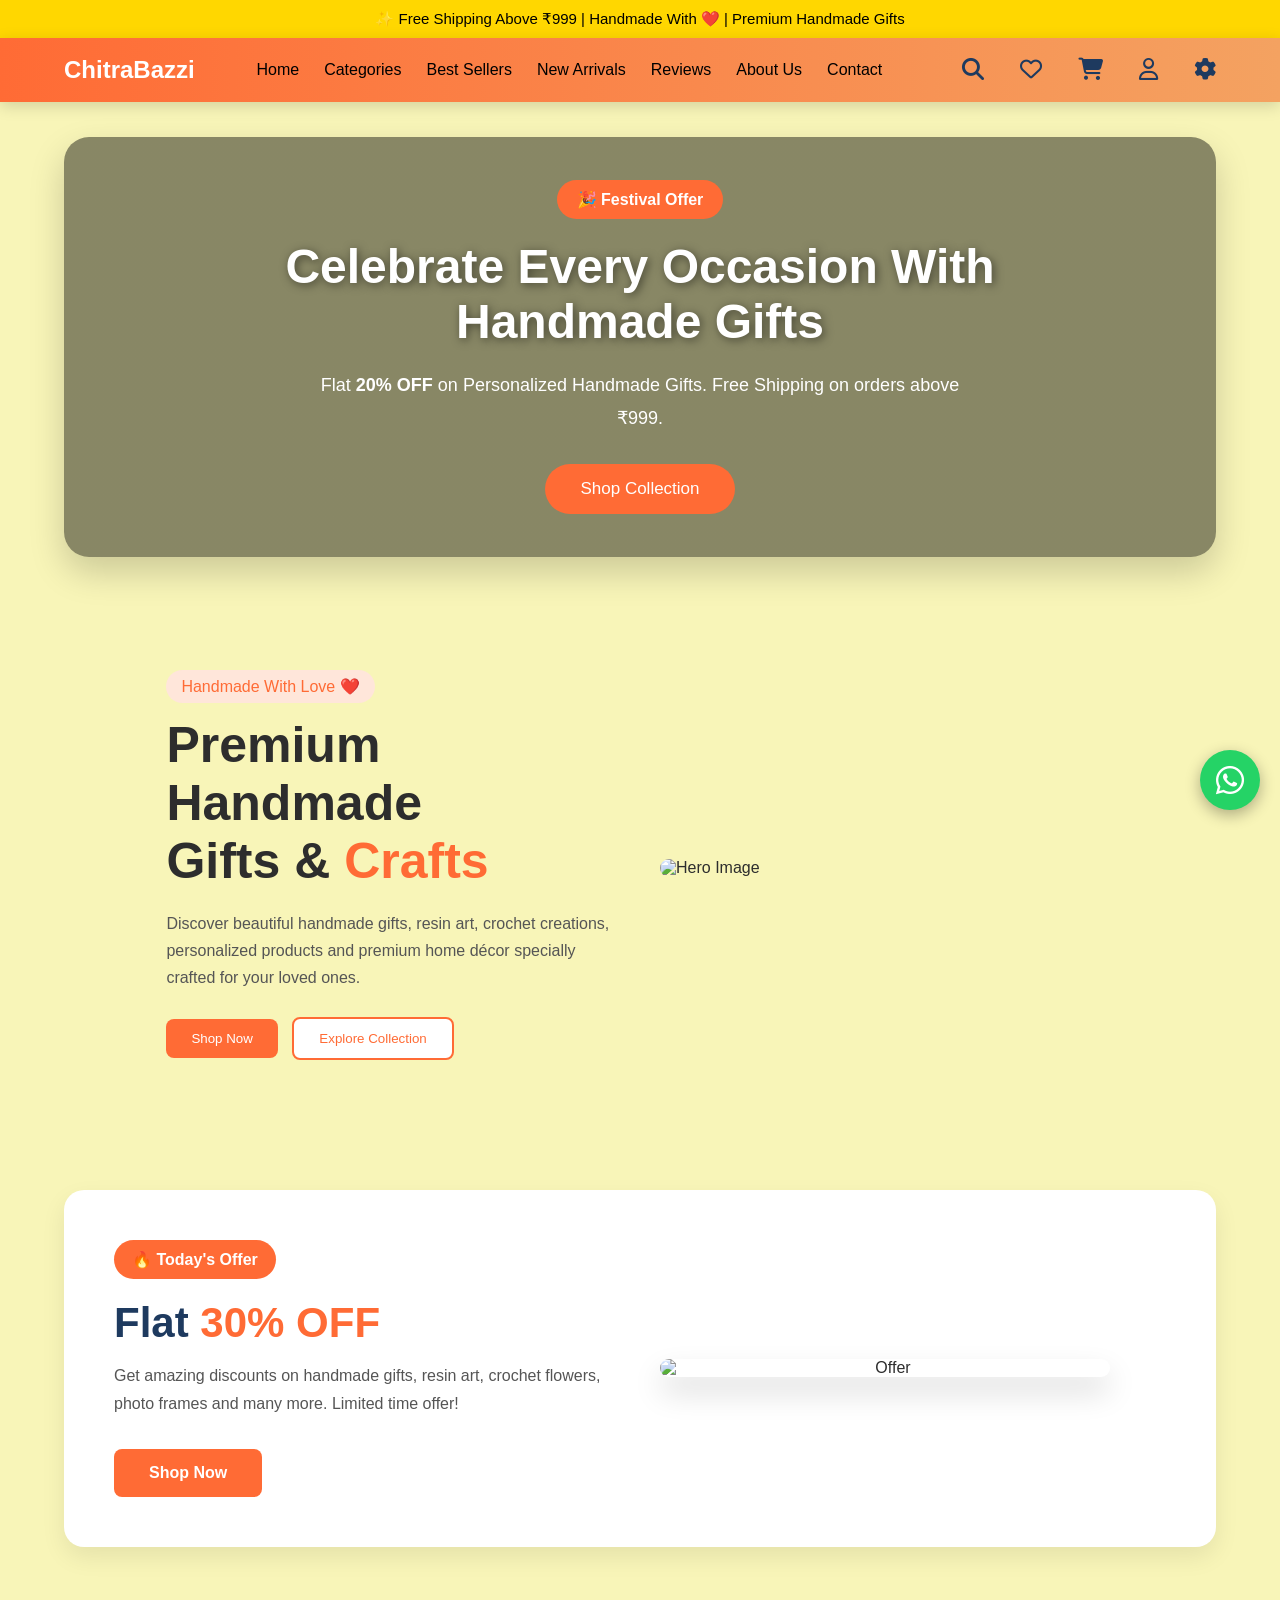
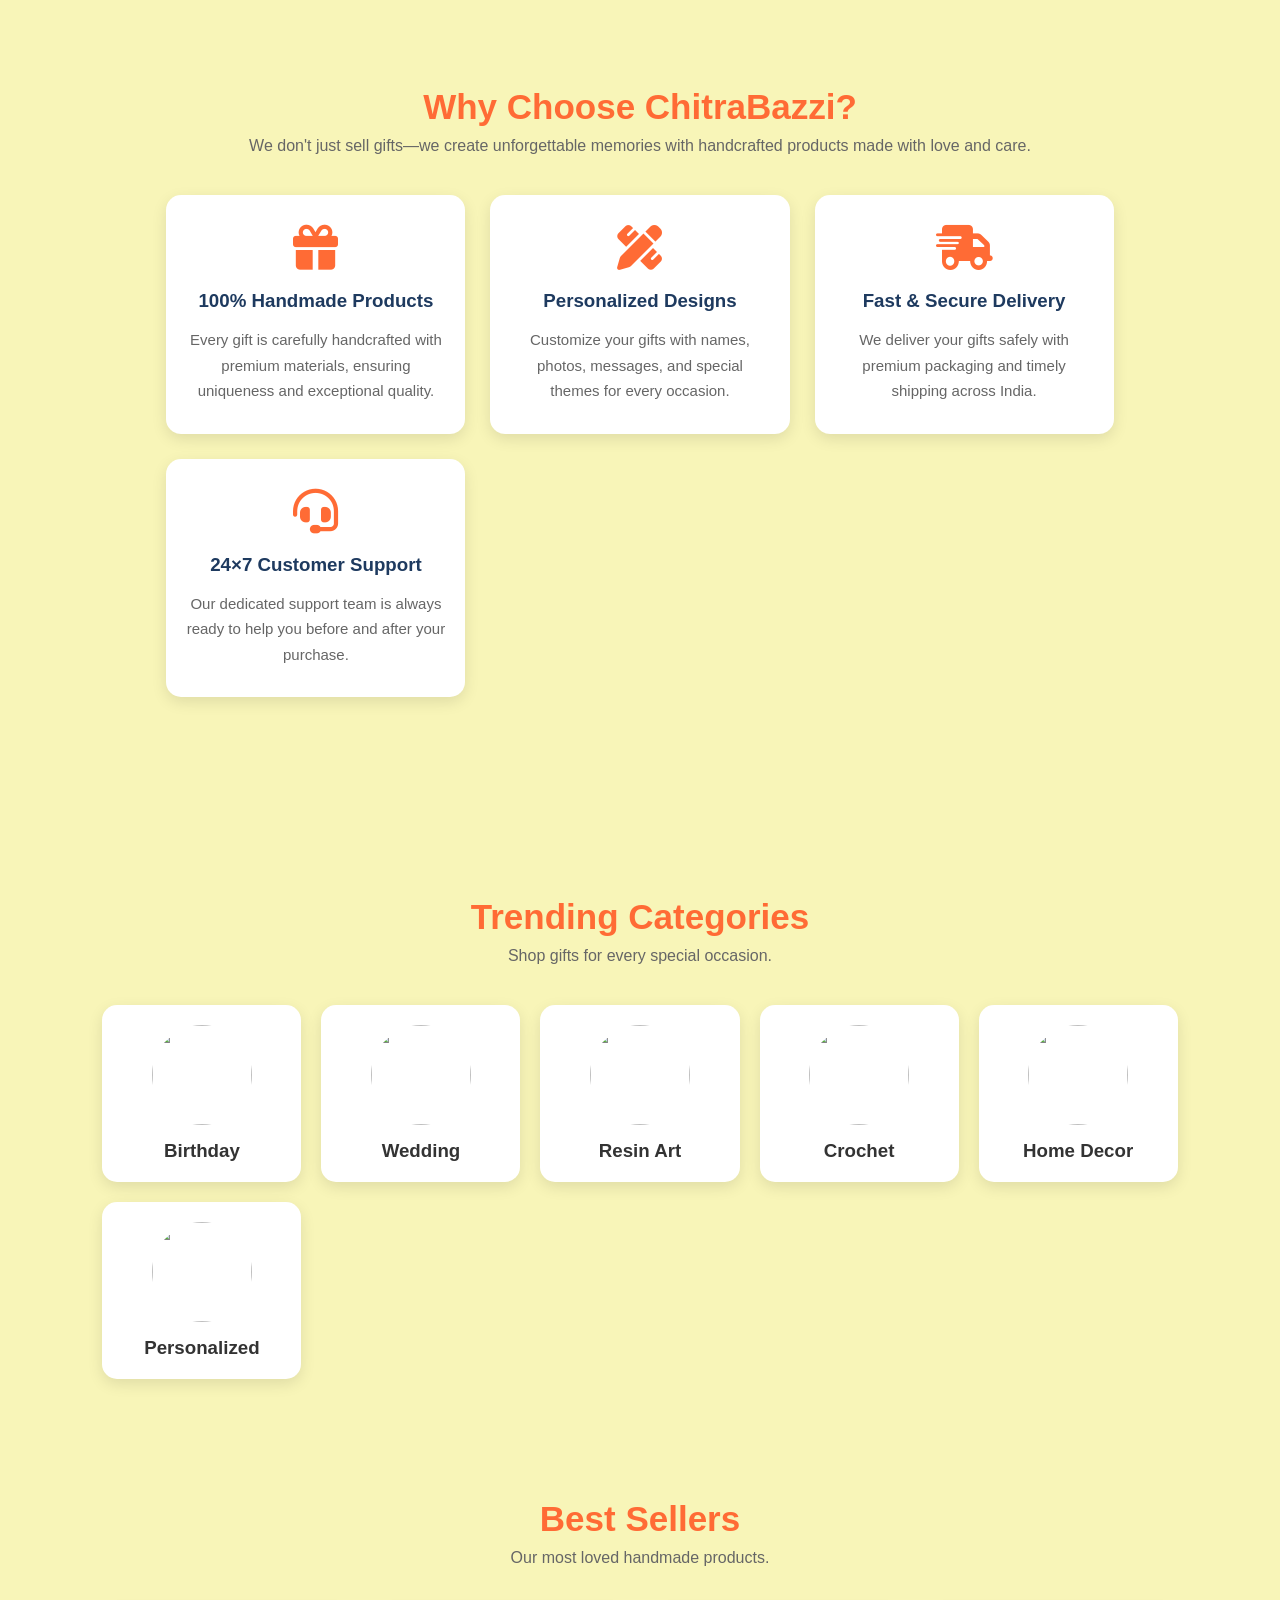
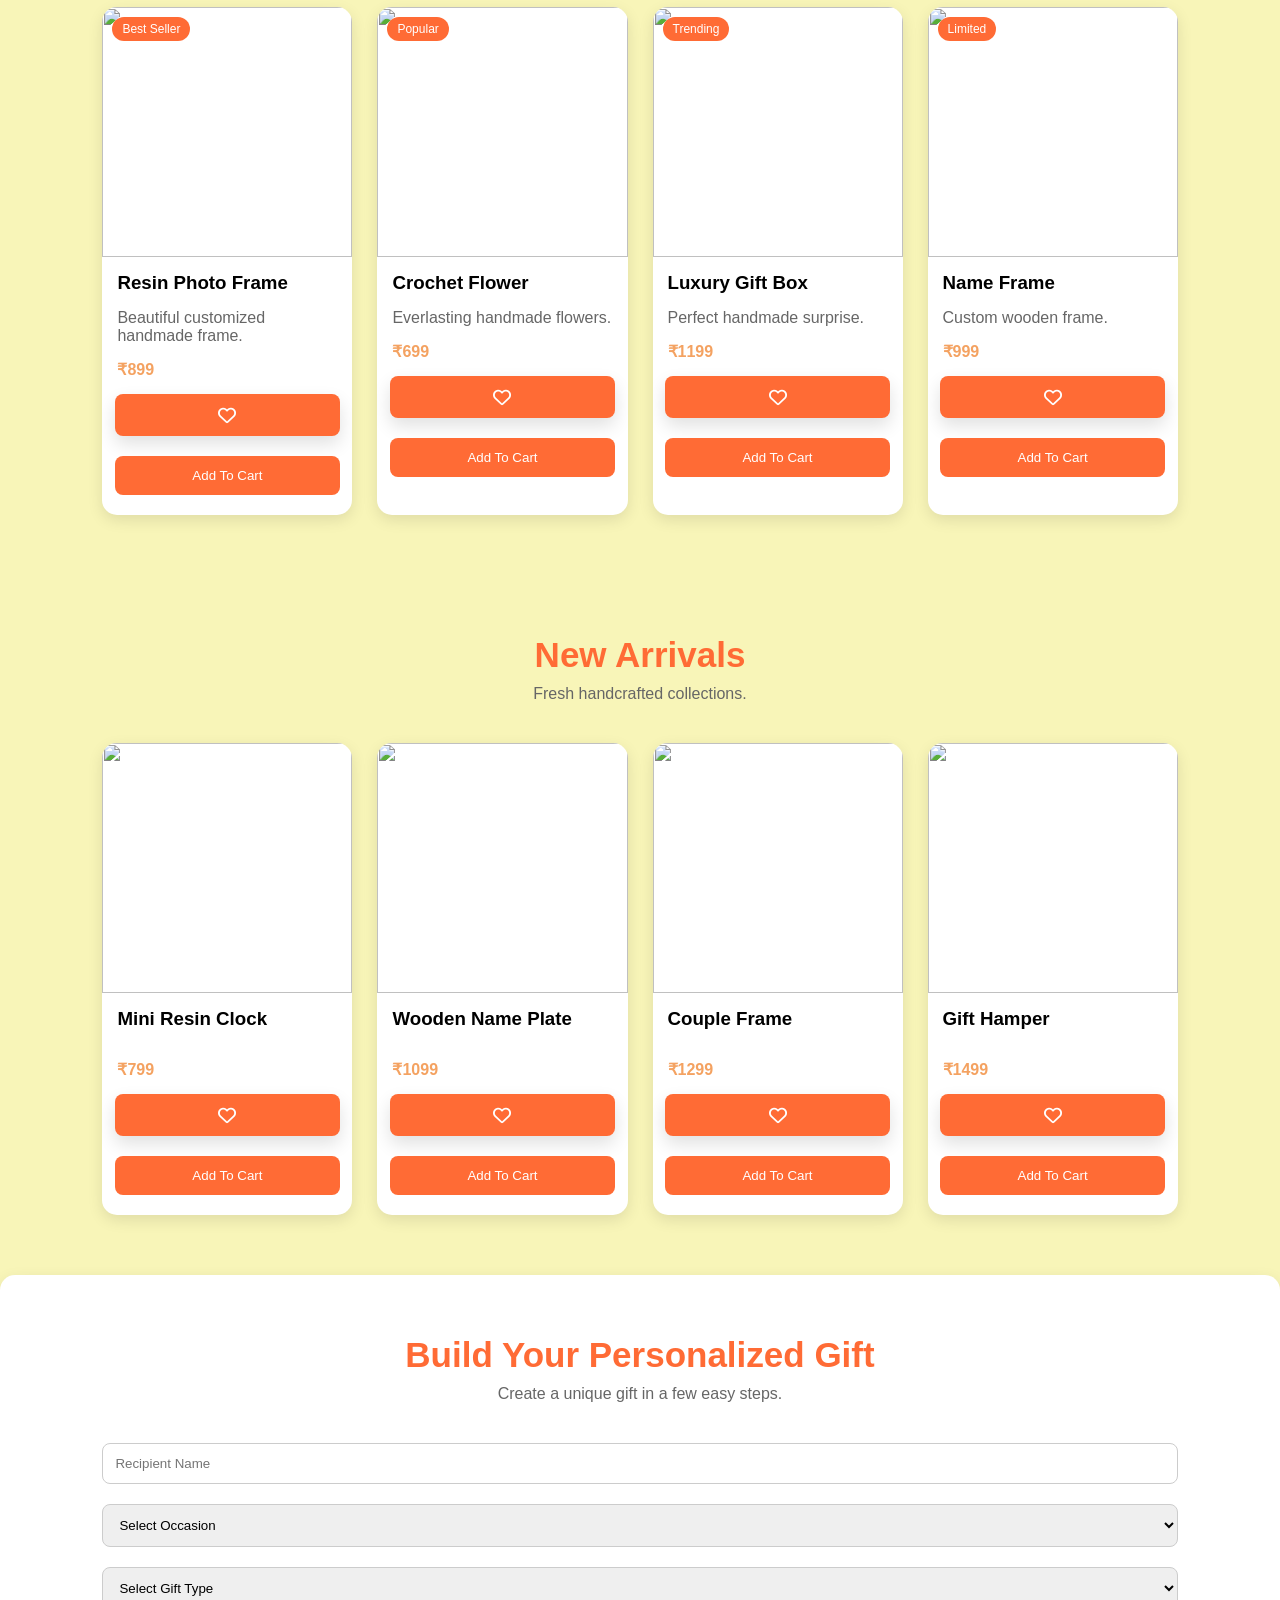
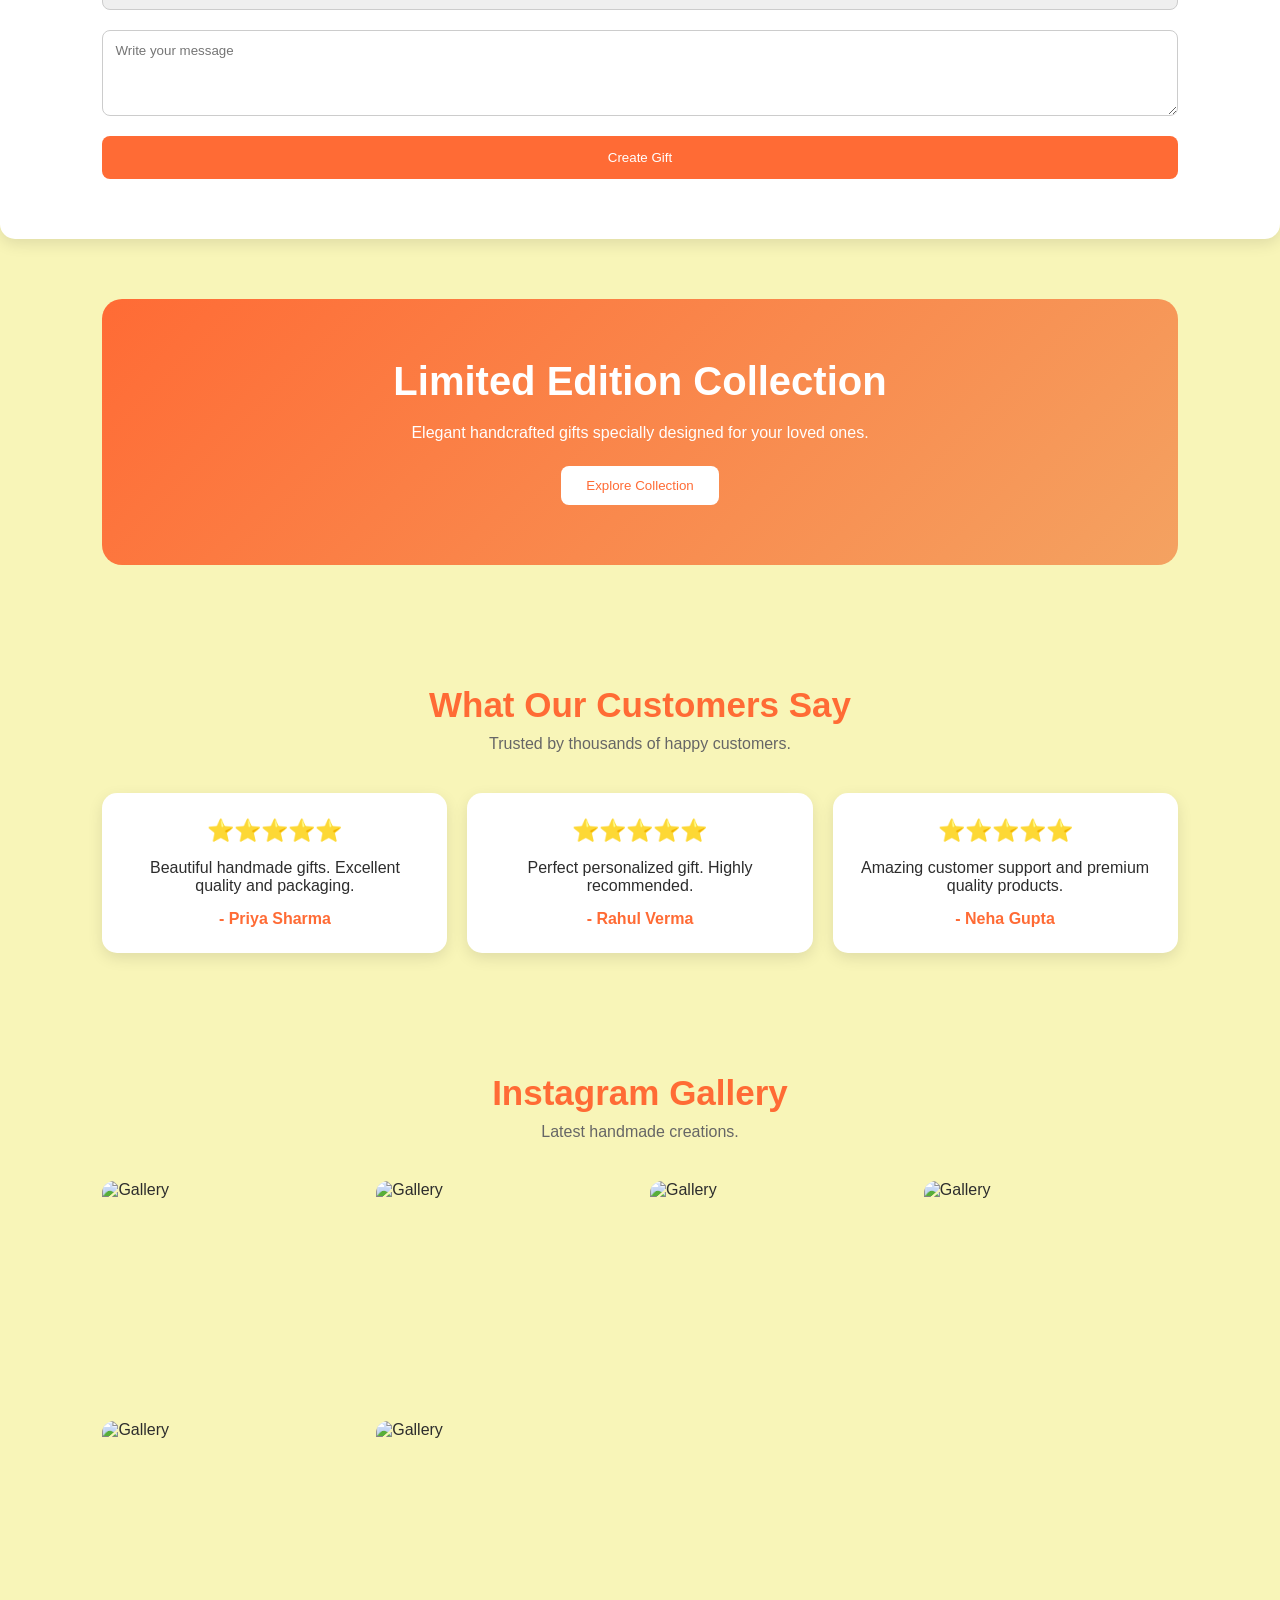
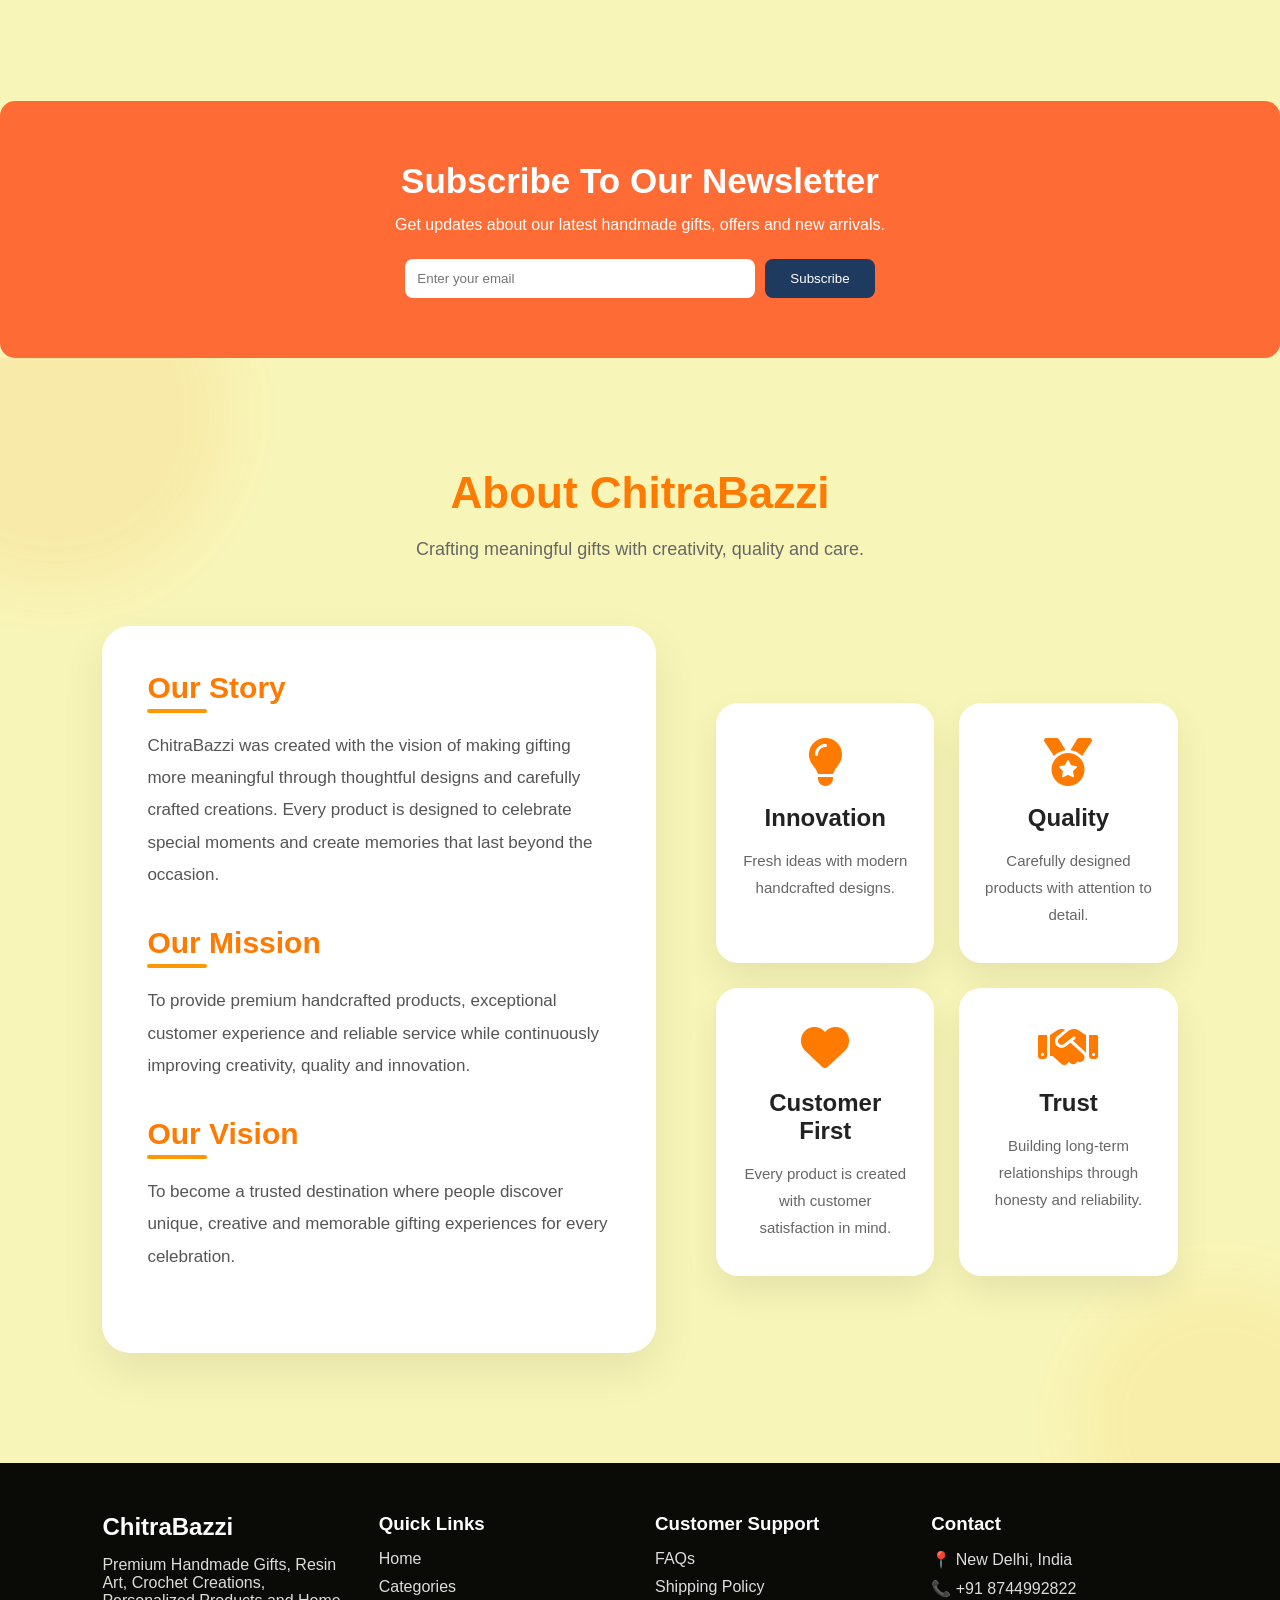
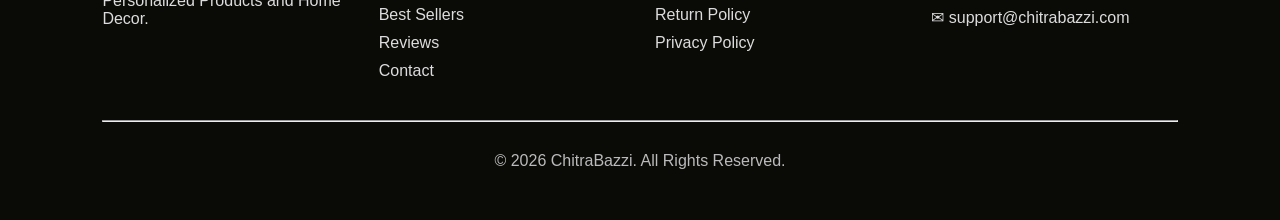
==== commit e0f0a913: "Added global dark mode, product page improvements, settings page and authentication updates" ====
--- a/index.html
+++ b/index.html
@@ -1,70 +1,75 @@
-    <!DOCTYPE html>
-    <html lang="en">
-
-    <head>
-
-        <meta charset="UTF-8">
-
-        <meta name="viewport" content="width=device-width, initial-scale=1.0">
-
-        <title>ChitraBazzi | Premium Handmade Gifts</title>
-
-        <!-- Google Font -->
-
-        <link href="https://fonts.googleapis.com/css2?family=Poppins:wght@300;400;500;600;700;800&display=swap" rel="stylesheet">
-
-        <!-- Font Awesome -->
-
-        <link rel="stylesheet"
-        href="https://cdnjs.cloudflare.com/ajax/libs/font-awesome/6.5.2/css/all.min.css">
-
-        <!-- CSS -->
-
-        <link rel="stylesheet" href="css/style.css">
-
-    </head>
-
-    <body>
-
-    <!-- ========================================= -->
-    <!-- Announcement Bar -->
-    <!-- ========================================= -->
-
-    <div class="announcement-bar">
-
-        ✨ Free Shipping Above ₹999 | Handmade With ❤️ | Premium Handmade Gifts
-
-    </div>
-
-    <!-- ========================================= -->
-    <!-- Header -->
-    <!-- ========================================= -->
-
-    <header>
-
-        <nav class="navbar">
-
-            <div class="logo">
-
-                <h2>ChitraBazzi</h2>
-
-            </div>
-
-            <ul class="nav-links">
-
-                <li><a href="#home">Home</a></li>
-
-                <li><a href="#categories">Categories</a></li>
-
-                <li><a href="#best-sellers">Best Sellers</a></li>
-
-                <li><a href="#new-arrivals">New Arrivals</a></li>
-
-                <li><a href="#reviews">Reviews</a></li>
-
-                <li><a href="#contact">Contact</a></li>
-
-            </ul>
+        <!DOCTYPE html>
+        <html lang="en">
+
+        <head>
+
+            <meta charset="UTF-8">
+
+            <meta name="viewport" content="width=device-width, initial-scale=1.0">
+
+            <title>ChitraBazzi | Premium Handmade Gifts</title>
+
+            <!-- Google Font -->
+
+            <link href="https://fonts.googleapis.com/css2?family=Poppins:wght@300;400;500;600;700;800&display=swap" rel="stylesheet">
+
+            <!-- Font Awesome -->
+
+            <link rel="stylesheet"
+            href="https://cdnjs.cloudflare.com/ajax/libs/font-awesome/6.5.2/css/all.min.css">
+
+            <!-- CSS -->
+
+            <link rel="stylesheet" href="css/style.css">
+            <link rel="stylesheet" href="css/dark-theme.css">
+            
+
+        </head>
+
+        <body>
+
+        <!-- ========================================= -->
+        <!-- Announcement Bar -->
+        <!-- ========================================= -->
+
+        <div class="announcement-bar">
+
+            ✨ Free Shipping Above ₹999 | Handmade With ❤️ | Premium Handmade Gifts
+
+        </div>
+
+        <!-- ========================================= -->
+        <!-- Header -->
+        <!-- ========================================= -->
+
+        <header>
+
+            <nav class="navbar">
+
+                <div class="logo">
+
+                    <h2>ChitraBazzi</h2>
+
+                </div>
+
+                <ul class="nav-links">
+
+                    <li><a href="#home">Home</a></li>
+
+                    <li><a href="#categories">Categories</a></li>
+
+                    <li><a href="#best-sellers">Best Sellers</a></li>
+
+                    <li><a href="#new-arrivals">New Arrivals</a></li>
+
+                    <li><a href="#reviews">Reviews</a></li>
+
+                    <li><a href="#about">About Us</a></li>
+
+
+                    <li><a href="#contact">Contact</a></li>
+
+                </ul>
 
             <div class="icons">
 
@@ -72,939 +77,1076 @@
             <i class="fa-solid fa-magnifying-glass"></i>
         </button>
 
-        <a href="wishlist.html" class="icon-btn" id="wishlistIcon">
+        <a href="wishlist.html" class="icon-btn">
             <i class="fa-regular fa-heart"></i>
-            <span id="wishlistCount">0</span>
         </a>
 
         <a href="cart.html" class="icon-btn">
             <i class="fa-solid fa-cart-shopping"></i>
-            <span id="cartCount">0</span>
         </a>
 
         <a href="login.html" class="icon-btn">
             <i class="fa-regular fa-user"></i>
         </a>
 
+        <a href="settings.html" class="icon-btn" title="Settings">
+            <i class="fa-solid fa-gear"></i>
+        </a>
+
     </div>
 
-        </nav>
-
-    </header>
-
-    <!-- Search Popup -->
-
-    <div id="searchPopup" class="search-popup">
-
-        <div class="search-popup-inner">
-
-            <div class="search-box">
-
-                <input
-                    type="text"
-                    id="searchInput"
-                    placeholder="Search products..."
-                    autocomplete="off">
-
-                <button id="closeSearch" type="button" aria-label="Close search">
-
-                    <i class="fa-solid fa-xmark"></i>
+            </nav>
+
+        </header>
+
+        <!-- Search Popup -->
+
+        <div id="searchPopup" class="search-popup">
+
+            <div class="search-popup-inner">
+
+                <div class="search-box">
+
+                    <input
+                        type="text"
+                        id="searchInput"
+                        placeholder="Search products..."
+                        autocomplete="off">
+
+                    <button id="closeSearch" type="button" aria-label="Close search">
+
+                        <i class="fa-solid fa-xmark"></i>
+
+                    </button>
+
+                </div>
+
+                <div id="searchResults" class="search-results"></div>
+
+                <p id="searchNoResult" class="search-no-result">No products found.</p>
+
+            </div>
+
+        </div>
+
+
+        <section class="festival-banner">
+
+            <div class="festival-overlay">
+
+                <span class="offer-tag">🎉 Festival Offer</span>
+
+                <h2>Celebrate Every Occasion With Handmade Gifts</h2>
+
+                <p>
+                    Flat <strong>20% OFF</strong> on Personalized Handmade Gifts.
+                    Free Shipping on orders above ₹999.
+                </p>
+
+                <button class="festival-btn">Shop Collection</button>
+
+            </div>
+
+        </section>
+        <!-- ========================================= -->
+        <!-- Hero Section -->
+        <!-- ========================================= -->
+
+        <section id="home" class="hero">
+
+            <div class="hero-left">
+
+                <span class="tag">
+
+                    Handmade With Love ❤️
+
+                </span>
+
+                <h1>
+
+                    Premium Handmade
+
+                    <br>
+
+                    Gifts &
+
+                    <span>Crafts</span>
+
+                </h1>
+
+                <p>
+
+                    Discover beautiful handmade gifts,
+                    resin art, crochet creations,
+                    personalized products and premium home décor
+                    specially crafted for your loved ones.
+
+                </p>
+
+                <div class="hero-buttons">
+
+                    <button class="shop-btn">
+
+                        Shop Now
+
+                    </button>
+
+                    <button class="explore-btn">
+
+                        Explore Collection
+
+                    </button>
+
+                </div>
+
+            </div>
+
+            <div class="hero-right">
+
+                <img src="https://picsum.photos/600/500?random=1"
+                alt="Hero Image">
+
+            </div>
+
+        </section>
+
+        <!-- Updated Today's Offer Section -->
+
+        <section class="today-offer">
+
+            <div class="offer-left">
+
+                <span class="offer-badge">
+                    🔥 Today's Offer
+                </span>
+
+                <h2>
+                    Flat <span>30% OFF</span>
+                </h2>
+
+                <p>
+                    Get amazing discounts on handmade gifts, resin art,
+                    crochet flowers, photo frames and many more.
+                    Limited time offer!
+                </p>
+
+                <a href="#products" class="offer-btn">
+                    Shop Now
+                </a>
+
+            </div>
+
+            <div class="offer-right">
+
+                <img src="https://images.unsplash.com/photo-1512436991641-6745cdb1723f?w=700"
+                alt="Offer">
+
+            </div>
+
+        </section>
+            <!-- ========================================= -->
+
+        <!-- ========================================= -->
+        <!-- Why Choose ChitraBazzi -->
+        <!-- ========================================= -->
+
+        <section class="why-us">
+
+            <div class="section-title">
+
+                <h2>Why Choose ChitraBazzi?</h2>
+
+                <p>
+                    We don't just sell gifts—we create unforgettable memories with
+                    handcrafted products made with love and care.
+                </p>
+
+            </div>
+
+            <div class="why-container">
+
+                <div class="why-card">
+
+                    <i class="fa-solid fa-gift"></i>
+
+                    <h3>100% Handmade Products</h3>
+
+                    <p>
+                        Every gift is carefully handcrafted with premium materials,
+                        ensuring uniqueness and exceptional quality.
+                    </p>
+
+                </div>
+
+                <div class="why-card">
+
+                    <i class="fa-solid fa-pen-ruler"></i>
+
+                    <h3>Personalized Designs</h3>
+
+                    <p>
+                        Customize your gifts with names, photos, messages,
+                        and special themes for every occasion.
+                    </p>
+
+                </div>
+
+                <div class="why-card">
+
+                    <i class="fa-solid fa-truck-fast"></i>
+
+                    <h3>Fast & Secure Delivery</h3>
+
+                    <p>
+                        We deliver your gifts safely with premium packaging
+                        and timely shipping across India.
+                    </p>
+
+                </div>
+
+                <div class="why-card">
+
+                    <i class="fa-solid fa-headset"></i>
+
+                    <h3>24×7 Customer Support</h3>
+
+                    <p>
+                        Our dedicated support team is always ready to help you
+                        before and after your purchase.
+                    </p>
+
+                </div>
+
+            </div>
+
+        </section>
+
+
+        <!-- ========================================= -->
+        <!-- Categories -->
+        <!-- ========================================= -->
+
+        <section id="categories" class="categories">
+
+            <div class="section-title">
+
+                <h2>
+
+                    Trending Categories
+
+                </h2>
+
+                <p>
+
+                    Shop gifts for every special occasion.
+
+                </p>
+
+            </div>
+
+            <div class="category-container">
+
+                <div class="category-card">
+
+                    <img src="https://picsum.photos/150?random=2">
+
+                    <h3 class="category-name">Birthday</h3>
+
+                </div>
+
+                <div class="category-card">
+
+                    <img src="https://picsum.photos/150?random=3">
+
+                    <h3 class="category-name">Wedding</h3>
+
+                </div>
+
+                <div class="category-card">
+
+                    <img src="https://picsum.photos/150?random=4">
+
+                    <h3 class="category-name">Resin Art</h3>
+
+                </div>
+
+                <div class="category-card">
+
+                    <img src="https://picsum.photos/150?random=5">
+
+                    <h3 class="category-name">Crochet</h3>
+
+                </div>
+
+                <div class="category-card">
+
+                    <img src="https://picsum.photos/150?random=6">
+
+                    <h3 class="category-name">Home Decor</h3>
+
+                </div>
+
+                <div class="category-card">
+
+                    <img src="https://picsum.photos/150?random=7">
+
+                    <h3 class="category-name">Personalized</h3>
+
+                </div>
+
+            </div>
+
+        </section>
+
+        <!-- ================= Part 2 Starts Here ================= -->
+        <!-- ========================================= -->
+        <!-- Best Sellers -->
+        <!-- ========================================= -->
+
+        <section id="best-sellers" class="best-sellers">
+
+            <div class="section-title">
+
+                <h2>Best Sellers</h2>
+
+                <p>Our most loved handmade products.</p>
+
+            </div>
+
+            <div class="product-container">
+
+                <div class="product-card searchable">
+
+                    <img src="https://picsum.photos/300/300?random=11" alt="">
+
+                    <span class="badge">Best Seller</span>
+
+                    <h3 class="product-name">
+        <a href="product.html?id=1">
+            Resin Photo Frame
+        </a>
+    </h3>
+
+                    <p>Beautiful customized handmade frame.</p>
+
+                    <h4>₹899</h4>
+
+                    <button
+            class="wishlist-btn"
+            data-id="1"
+            data-name="Resin Photo Frame"
+            data-price="899"
+            data-image="https://picsum.photos/300/300?random=11">
+
+            <i class="fa-regular fa-heart"></i>
+
+        </button>
+
+                    <button
+                        class="cart-btn"
+                        data-id="1"
+                        data-name="Resin Photo Frame"
+                        data-price="899"
+                        data-image="https://picsum.photos/300/300?random=11">Add To Cart</button>
+
+                </div>
+
+                <div class="product-card searchable">
+
+                    <img src="https://picsum.photos/300/300?random=12" alt="">
+
+                    <span class="badge">Popular</span>
+
+                    <h3 class="product-name">
+        <a href="product.html?id=2">
+            Crochet Flower
+        </a>
+    </h3>
+
+                    <p>Everlasting handmade flowers.</p>
+
+                    <h4>₹699</h4>
+
+                    <button
+            class="wishlist-btn"
+            data-id="2"
+            data-name="Crochet Flower"
+            data-price="699"
+            data-image="https://picsum.photos/300/300?random=12">
+
+            <i class="fa-regular fa-heart"></i>
+
+        </button>
+
+                    <button
+                        class="cart-btn"
+                        data-id="2"
+                        data-name="Crochet Flower"
+                        data-price="699"
+                        data-image="https://picsum.photos/300/300?random=12">Add To Cart</button>
+
+                </div>
+
+                <div class="product-card searchable">
+
+                    <img src="https://picsum.photos/300/300?random=13" alt="">
+
+                    <span class="badge">Trending</span>
+
+                    <h3 class="product-name">
+        <a href="product.html?id=3">
+            Luxury Gift Box
+        </a>
+    </h3>
+
+                    <p>Perfect handmade surprise.</p>
+
+                    <h4>₹1199</h4>
+
+                    <button
+            class="wishlist-btn"
+            data-id="3"
+            data-name="Luxury Gift Box"
+            data-price="1199"
+            data-image="https://picsum.photos/300/300?random=13">
+
+            <i class="fa-regular fa-heart"></i>
+
+        </button>
+
+                    <button
+                        class="cart-btn"
+                        data-id="3"
+                        data-name="Luxury Gift Box"
+                        data-price="1199"
+                        data-image="https://picsum.photos/300/300?random=13">Add To Cart</button>
+
+                </div>
+
+                <div class="product-card searchable">
+
+                    <img src="https://picsum.photos/300/300?random=14" alt="">
+
+                    <span class="badge">Limited</span>
+
+                    <h3 class="product-name">
+        <a href="product.html?id=4">
+            Name Frame
+        </a>
+    </h3>
+
+                    <p>Custom wooden frame.</p>
+
+                    <h4>₹999</h4>
+
+                    <button
+            class="wishlist-btn"
+            data-id="4"
+            data-name="Name Frame"
+            data-price="999"
+            data-image="https://picsum.photos/300/300?random=14">
+
+            <i class="fa-regular fa-heart"></i>
+
+        </button>
+                
+                    <button
+                        class="cart-btn"
+                        data-id="4"
+                        data-name="Name Frame"
+                        data-price="999"
+                        data-image="https://picsum.photos/300/300?random=14">Add To Cart</button>
+
+                </div>
+
+            </div>
+
+        </section>
+
+        <!-- ========================================= -->
+        <!-- New Arrivals -->
+        <!-- ========================================= -->
+
+        <section id="new-arrivals" class="new-arrivals">
+
+            <div class="section-title">
+
+                <h2>New Arrivals</h2>
+
+                <p>Fresh handcrafted collections.</p>
+
+            </div>
+
+            <div class="product-container">
+
+                <div class="product-card searchable">
+
+                    <img src="https://picsum.photos/300/300?random=21" alt="">
+
+                    <h3 class="product-name">
+        <a href="product.html?id=5">
+            Mini Resin Clock
+        </a>
+    </h3>
+
+                    <h4>₹799</h4>
+
+                    <button
+            class="wishlist-btn"
+            data-id="5"
+            data-name="Mini Resin Clock"
+            data-price="799"
+            data-image="https://picsum.photos/300/300?random=21">
+
+            <i class="fa-regular fa-heart"></i>
+
+        </button>
+
+                    <button
+                        class="cart-btn"
+                        data-id="5"
+                        data-name="Mini Resin Clock"
+                        data-price="799"
+                        data-image="https://picsum.photos/300/300?random=21">Add To Cart</button>
+
+                </div>
+
+                <div class="product-card searchable">
+
+                    <img src="https://picsum.photos/300/300?random=22" alt="">
+
+                    <h3 class="product-name">
+        <a href="product.html?id=6">
+            Wooden Name Plate
+        </a>
+    </h3>
+
+                    <h4>₹1099</h4>
+
+                    <button
+            class="wishlist-btn"
+            data-id="6"
+            data-name="Wooden Name Plate"
+            data-price="1099"
+            data-image="https://picsum.photos/300/300?random=22">
+
+            <i class="fa-regular fa-heart"></i>
+
+        </button>
+
+                    <button
+                        class="cart-btn"
+                        data-id="6"
+                        data-name="Wooden Name Plate"
+                        data-price="1099"
+                        data-image="https://picsum.photos/300/300?random=22">Add To Cart</button>
+
+                </div>
+
+                <div class="product-card searchable">
+
+                    <img src="https://picsum.photos/300/300?random=23" alt="">
+
+                    <h3 class="product-name">
+        <a href="product.html?id=7">
+            Couple Frame
+        </a>
+    </h3>
+
+                    <h4>₹1299</h4>
+
+                    <button
+            class="wishlist-btn"
+            data-id="7"
+            data-name="Couple Frame"
+            data-price="1299"
+            data-image="https://picsum.photos/300/300?random=23">
+
+            <i class="fa-regular fa-heart"></i>
+
+        </button>
+
+                    <button
+                        class="cart-btn"
+                        data-id="7"
+                        data-name="Couple Frame"
+                        data-price="1299"
+                        data-image="https://picsum.photos/300/300?random=23">Add To Cart</button>
+
+                </div>
+
+                <div class="product-card searchable">
+
+                    <img src="https://picsum.photos/300/300?random=24" alt="">
+
+                    <h3 class="product-name">
+        <a href="product.html?id=8">
+            Gift Hamper
+        </a>
+    </h3>
+
+                    <h4>₹1499</h4>
+
+                    <button
+            class="wishlist-btn"
+            data-id="8"
+            data-name="Gift Hamper"
+            data-price="1499"
+            data-image="https://picsum.photos/300/300?random=24">
+
+            <i class="fa-regular fa-heart"></i>
+
+        </button>
+
+                    <button
+                        class="cart-btn"
+                        data-id="8"
+                        data-name="Gift Hamper"
+                        data-price="1499"
+                        data-image="https://picsum.photos/300/300?random=24">Add To Cart</button>
+
+                </div>
+
+            </div>
+
+        </section>
+
+        <!-- ========================================= -->
+        <!-- Gift Builder -->
+        <!-- ========================================= -->
+
+        <section id="gift-builder" class="gift-builder">
+
+            <div class="section-title">
+
+                <h2>Build Your Personalized Gift</h2>
+
+                <p>Create a unique gift in a few easy steps.</p>
+
+            </div>
+
+            <form class="gift-form">
+
+                <input type="text" placeholder="Recipient Name">
+
+                <select>
+
+                    <option>Select Occasion</option>
+
+                    <option>Birthday</option>
+
+                    <option>Wedding</option>
+
+                    <option>Anniversary</option>
+
+                </select>
+
+                <select>
+
+                    <option>Select Gift Type</option>
+
+                    <option>Photo Frame</option>
+
+                    <option>Resin Art</option>
+
+                    <option>Crochet</option>
+
+                </select>
+
+                <textarea rows="4" placeholder="Write your message"></textarea>
+
+                <button type="submit">
+
+                    Create Gift
 
                 </button>
 
-            </div>
-
-            <div id="searchResults" class="search-results"></div>
-
-            <p id="searchNoResult" class="search-no-result">No products found.</p>
+            </form>
+
+        </section>
+
+        <!-- ================= Part 3 Starts Here ================= -->
+        <!-- ========================================= -->
+        <!-- Limited Collection -->
+        <!-- ========================================= -->
+
+        <section id="limited-edition" class="limited-edition">
+
+            <div class="limited-banner">
+
+                <div class="limited-text">
+
+                    <h2>Limited Edition Collection</h2>
+
+                    <p>
+
+                        Elegant handcrafted gifts specially designed
+                        for your loved ones.
+
+                    </p>
+
+                    <button>Explore Collection</button>
+
+                </div>
+
+            </div>
+
+        </section>
+
+        <!-- ========================================= -->
+        <!-- Customer Reviews -->
+        <!-- ========================================= -->
+
+        <section id="reviews" class="reviews">
+
+            <div class="section-title">
+
+                <h2>What Our Customers Say</h2>
+
+                <p>Trusted by thousands of happy customers.</p>
+
+            </div>
+
+            <div class="review-container">
+
+                <div class="review-card">
+
+                    <div class="stars">⭐⭐⭐⭐⭐</div>
+
+                    <p>
+
+                        Beautiful handmade gifts.
+                        Excellent quality and packaging.
+
+                    </p>
+
+                    <h4>- Priya Sharma</h4>
+
+                </div>
+
+                <div class="review-card">
+
+                    <div class="stars">⭐⭐⭐⭐⭐</div>
+
+                    <p>
+
+                        Perfect personalized gift.
+                        Highly recommended.
+
+                    </p>
+
+                    <h4>- Rahul Verma</h4>
+
+                </div>
+
+                <div class="review-card">
+
+                    <div class="stars">⭐⭐⭐⭐⭐</div>
+
+                    <p>
+
+                        Amazing customer support
+                        and premium quality products.
+
+                    </p>
+
+                    <h4>- Neha Gupta</h4>
+
+                </div>
+
+            </div>
+
+        </section>
+
+        <!-- ========================================= -->
+        <!-- Instagram Gallery -->
+        <!-- ========================================= -->
+
+        <section id="gallery" class="gallery">
+
+            <div class="section-title">
+
+                <h2>Instagram Gallery</h2>
+
+                <p>Latest handmade creations.</p>
+
+            </div>
+
+            <div class="gallery-grid">
+
+                <img src="https://picsum.photos/300/300?random=31" alt="Gallery">
+
+                <img src="https://picsum.photos/300/300?random=32" alt="Gallery">
+
+                <img src="https://picsum.photos/300/300?random=33" alt="Gallery">
+
+                <img src="https://picsum.photos/300/300?random=34" alt="Gallery">
+
+                <img src="https://picsum.photos/300/300?random=35" alt="Gallery">
+
+                <img src="https://picsum.photos/300/300?random=36" alt="Gallery">
+
+            </div>
+
+        </section>
+
+        <!-- ================= Part 4 Starts Here ================= -->
+        <!-- ========================================= -->
+        <!-- Newsletter -->
+        <!-- ========================================= -->
+
+        <section id="contact" class="newsletter">
+
+            <div class="newsletter-content">
+
+                <h2>Subscribe To Our Newsletter</h2>
+
+                <p>
+
+                    Get updates about our latest handmade
+                    gifts, offers and new arrivals.
+
+                </p>
+
+                <form class="newsletter-form">
+
+                    <input
+                        type="email"
+                        placeholder="Enter your email"
+                        required>
+
+                    <button type="submit">
+
+                        Subscribe
+
+                    </button>
+
+                </form>
+
+            </div>
+
+        </section>
+
+
+        <!-- ========================================= -->
+    <!-- About Us -->
+    <!-- ========================================= -->
+
+    <section id="about" class="about">
+
+        <div class="section-title">
+
+            <h2>About ChitraBazzi</h2>
+
+            <p>Crafting meaningful gifts with creativity, quality and care.</p>
 
         </div>
 
-    </div>
-
-
-    <section class="festival-banner">
-
-        <div class="festival-overlay">
-
-            <span class="offer-tag">🎉 Festival Offer</span>
-
-            <h2>Celebrate Every Occasion With Handmade Gifts</h2>
-
-            <p>
-                Flat <strong>20% OFF</strong> on Personalized Handmade Gifts.
-                Free Shipping on orders above ₹999.
-            </p>
-
-            <button class="festival-btn">Shop Collection</button>
+        <div class="about-container">
+
+            <div class="about-content">
+
+                <h3>Our Story</h3>
+
+                <p>
+
+                    ChitraBazzi was created with the vision of making gifting more
+                    meaningful through thoughtful designs and carefully crafted
+                    creations. Every product is designed to celebrate special
+                    moments and create memories that last beyond the occasion.
+
+                </p>
+
+                <h3>Our Mission</h3>
+
+                <p>
+
+                    To provide premium handcrafted products, exceptional customer
+                    experience and reliable service while continuously improving
+                    creativity, quality and innovation.
+
+                </p>
+
+                <h3>Our Vision</h3>
+
+                <p>
+
+                    To become a trusted destination where people discover unique,
+                    creative and memorable gifting experiences for every
+                    celebration.
+
+                </p>
+
+            </div>
+
+            <div class="about-values">
+
+                <div class="about-card">
+
+                    <i class="fa-solid fa-lightbulb"></i>
+
+                    <h4>Innovation</h4>
+
+                    <p>Fresh ideas with modern handcrafted designs.</p>
+
+                </div>
+
+                <div class="about-card">
+
+                    <i class="fa-solid fa-medal"></i>
+
+                    <h4>Quality</h4>
+
+                    <p>Carefully designed products with attention to detail.</p>
+
+                </div>
+
+                <div class="about-card">
+
+                    <i class="fa-solid fa-heart"></i>
+
+                    <h4>Customer First</h4>
+
+                    <p>Every product is created with customer satisfaction in mind.</p>
+
+                </div>
+
+                <div class="about-card">
+
+                    <i class="fa-solid fa-handshake"></i>
+
+                    <h4>Trust</h4>
+
+                    <p>Building long-term relationships through honesty and reliability.</p>
+
+                </div>
+
+            </div>
 
         </div>
 
     </section>
-    <!-- ========================================= -->
-    <!-- Hero Section -->
-    <!-- ========================================= -->
-
-    <section id="home" class="hero">
-
-        <div class="hero-left">
-
-            <span class="tag">
-
-                Handmade With Love ❤️
-
-            </span>
-
-            <h1>
-
-                Premium Handmade
-
-                <br>
-
-                Gifts &
-
-                <span>Crafts</span>
-
-            </h1>
-
-            <p>
-
-                Discover beautiful handmade gifts,
-                resin art, crochet creations,
-                personalized products and premium home décor
-                specially crafted for your loved ones.
-
-            </p>
-
-            <div class="hero-buttons">
-
-                <button class="shop-btn">
-
-                    Shop Now
-
-                </button>
-
-                <button class="explore-btn">
-
-                    Explore Collection
-
-                </button>
-
-            </div>
-
-        </div>
-
-        <div class="hero-right">
-
-            <img src="https://picsum.photos/600/500?random=1"
-            alt="Hero Image">
-
-        </div>
-
-    </section>
-
-    <!-- Updated Today's Offer Section -->
-
-    <section class="today-offer">
-
-        <div class="offer-left">
-
-            <span class="offer-badge">
-                🔥 Today's Offer
-            </span>
-
-            <h2>
-                Flat <span>30% OFF</span>
-            </h2>
-
-            <p>
-                Get amazing discounts on handmade gifts, resin art,
-                crochet flowers, photo frames and many more.
-                Limited time offer!
-            </p>
-
-            <a href="#products" class="offer-btn">
-                Shop Now
-            </a>
-
-        </div>
-
-        <div class="offer-right">
-
-            <img src="https://images.unsplash.com/photo-1512436991641-6745cdb1723f?w=700"
-            alt="Offer">
-
-        </div>
-
-    </section>
-        <!-- ========================================= -->
-
-    <!-- ========================================= -->
-    <!-- Why Choose ChitraBazzi -->
-    <!-- ========================================= -->
-
-    <section class="why-us">
-
-        <div class="section-title">
-
-            <h2>Why Choose ChitraBazzi?</h2>
-
-            <p>
-                We don't just sell gifts—we create unforgettable memories with
-                handcrafted products made with love and care.
-            </p>
-
-        </div>
-
-        <div class="why-container">
-
-            <div class="why-card">
-
-                <i class="fa-solid fa-gift"></i>
-
-                <h3>100% Handmade Products</h3>
+
+        <!-- ========================================= -->
+        <!-- Footer -->
+        <!-- ========================================= -->
+
+        <footer>
+
+            <div class="footer-container">
+
+                <div class="footer-box">
+
+                    <h2>ChitraBazzi</h2>
+
+                    <p>
+
+                        Premium Handmade Gifts,
+                        Resin Art,
+                        Crochet Creations,
+                        Personalized Products
+                        and Home Decor.
+
+                    </p>
+
+                </div>
+
+                <div class="footer-box">
+
+                    <h3>Quick Links</h3>
+
+                    <ul>
+
+                        <li><a href="#home">Home</a></li>
+
+                        <li><a href="#categories">Categories</a></li>
+
+                        <li><a href="#best-sellers">Best Sellers</a></li>
+
+                        <li><a href="#reviews">Reviews</a></li>
+
+                        <li><a href="#contact">Contact</a></li>
+
+                    </ul>
+
+                </div>
+
+                <div class="footer-box">
+
+                    <h3>Customer Support</h3>
+
+                    <ul>
+
+                        <li>FAQs</li>
+
+                        <li>Shipping Policy</li>
+
+                        <li>Return Policy</li>
+
+                        <li>Privacy Policy</li>
+
+                    </ul>
+
+                </div>
+
+                <div class="footer-box">
+
+                    <h3>Contact</h3>
+
+                    <p>📍 New Delhi, India</p>
+
+                    <p>📞 +91 8744992822</p>
+
+                    <p>✉ support@chitrabazzi.com</p>
+
+                </div>
+
+            </div>
+
+            <hr>
+
+            <div class="copyright">
 
                 <p>
-                    Every gift is carefully handcrafted with premium materials,
-                    ensuring uniqueness and exceptional quality.
+
+                    © 2026 ChitraBazzi. All Rights Reserved.
+
                 </p>
 
             </div>
 
-            <div class="why-card">
-
-                <i class="fa-solid fa-pen-ruler"></i>
-
-                <h3>Personalized Designs</h3>
-
-                <p>
-                    Customize your gifts with names, photos, messages,
-                    and special themes for every occasion.
-                </p>
-
-            </div>
-
-            <div class="why-card">
-
-                <i class="fa-solid fa-truck-fast"></i>
-
-                <h3>Fast & Secure Delivery</h3>
-
-                <p>
-                    We deliver your gifts safely with premium packaging
-                    and timely shipping across India.
-                </p>
-
-            </div>
-
-            <div class="why-card">
-
-                <i class="fa-solid fa-headset"></i>
-
-                <h3>24×7 Customer Support</h3>
-
-                <p>
-                    Our dedicated support team is always ready to help you
-                    before and after your purchase.
-                </p>
-
-            </div>
-
-        </div>
-
-    </section>
-
-
-    <!-- ========================================= -->
-    <!-- Categories -->
-    <!-- ========================================= -->
-
-    <section id="categories" class="categories">
-
-        <div class="section-title">
-
-            <h2>
-
-                Trending Categories
-
-            </h2>
-
-            <p>
-
-                Shop gifts for every special occasion.
-
-            </p>
-
-        </div>
-
-        <div class="category-container">
-
-            <div class="category-card">
-
-                <img src="https://picsum.photos/150?random=2">
-
-                <h3 class="category-name">Birthday</h3>
-
-            </div>
-
-            <div class="category-card">
-
-                <img src="https://picsum.photos/150?random=3">
-
-                <h3 class="category-name">Wedding</h3>
-
-            </div>
-
-            <div class="category-card">
-
-                <img src="https://picsum.photos/150?random=4">
-
-                <h3 class="category-name">Resin Art</h3>
-
-            </div>
-
-            <div class="category-card">
-
-                <img src="https://picsum.photos/150?random=5">
-
-                <h3 class="category-name">Crochet</h3>
-
-            </div>
-
-            <div class="category-card">
-
-                <img src="https://picsum.photos/150?random=6">
-
-                <h3 class="category-name">Home Decor</h3>
-
-            </div>
-
-            <div class="category-card">
-
-                <img src="https://picsum.photos/150?random=7">
-
-                <h3 class="category-name">Personalized</h3>
-
-            </div>
-
-        </div>
-
-    </section>
-
-    <!-- ================= Part 2 Starts Here ================= -->
-    <!-- ========================================= -->
-    <!-- Best Sellers -->
-    <!-- ========================================= -->
-
-    <section id="best-sellers" class="best-sellers">
-
-        <div class="section-title">
-
-            <h2>Best Sellers</h2>
-
-            <p>Our most loved handmade products.</p>
-
-        </div>
-
-        <div class="product-container">
-
-            <div class="product-card searchable">
-
-                <img src="https://picsum.photos/300/300?random=11" alt="">
-
-                <span class="badge">Best Seller</span>
-
-                <h3 class="product-name">Resin Photo Frame</h3>
-
-                <p>Beautiful customized handmade frame.</p>
-
-                <h4>₹899</h4>
-
-                <button
-        class="wishlist-btn"
-        data-id="1"
-        data-name="Resin Photo Frame"
-        data-price="899"
-        data-image="https://picsum.photos/300/300?random=11">
-
-        <i class="fa-regular fa-heart"></i>
-
-    </button>
-
-                <button
-                    class="cart-btn"
-                    data-id="1"
-                    data-name="Resin Photo Frame"
-                    data-price="899"
-                    data-image="https://picsum.photos/300/300?random=11">Add To Cart</button>
-
-            </div>
-
-            <div class="product-card searchable">
-
-                <img src="https://picsum.photos/300/300?random=12" alt="">
-
-                <span class="badge">Popular</span>
-
-                <h3 class="product-name">Crochet Flower</h3>
-
-                <p>Everlasting handmade flowers.</p>
-
-                <h4>₹699</h4>
-
-                <button
-        class="wishlist-btn"
-        data-id="2"
-        data-name="Crochet Flower"
-        data-price="699"
-        data-image="https://picsum.photos/300/300?random=12">
-
-        <i class="fa-regular fa-heart"></i>
-
-    </button>
-
-                <button
-                    class="cart-btn"
-                    data-id="2"
-                    data-name="Crochet Flower"
-                    data-price="699"
-                    data-image="https://picsum.photos/300/300?random=12">Add To Cart</button>
-
-            </div>
-
-            <div class="product-card searchable">
-
-                <img src="https://picsum.photos/300/300?random=13" alt="">
-
-                <span class="badge">Trending</span>
-
-                <h3 class="product-name">Luxury Gift Box</h3>
-
-                <p>Perfect handmade surprise.</p>
-
-                <h4>₹1199</h4>
-
-                <button
-        class="wishlist-btn"
-        data-id="3"
-        data-name="Luxury Gift Box"
-        data-price="1199"
-        data-image="https://picsum.photos/300/300?random=13">
-
-        <i class="fa-regular fa-heart"></i>
-
-    </button>
-
-                <button
-                    class="cart-btn"
-                    data-id="3"
-                    data-name="Luxury Gift Box"
-                    data-price="1199"
-                    data-image="https://picsum.photos/300/300?random=13">Add To Cart</button>
-
-            </div>
-
-            <div class="product-card searchable">
-
-                <img src="https://picsum.photos/300/300?random=14" alt="">
-
-                <span class="badge">Limited</span>
-
-                <h3 class="product-name">Name Frame</h3>
-
-                <p>Custom wooden frame.</p>
-
-                <h4>₹999</h4>
-
-                <button
-        class="wishlist-btn"
-        data-id="4"
-        data-name="Name Frame"
-        data-price="999"
-        data-image="https://picsum.photos/300/300?random=14">
-
-        <i class="fa-regular fa-heart"></i>
-
-    </button>
-            
-                <button
-                    class="cart-btn"
-                    data-id="4"
-                    data-name="Name Frame"
-                    data-price="999"
-                    data-image="https://picsum.photos/300/300?random=14">Add To Cart</button>
-
-            </div>
-
-        </div>
-
-    </section>
-
-    <!-- ========================================= -->
-    <!-- New Arrivals -->
-    <!-- ========================================= -->
-
-    <section id="new-arrivals" class="new-arrivals">
-
-        <div class="section-title">
-
-            <h2>New Arrivals</h2>
-
-            <p>Fresh handcrafted collections.</p>
-
-        </div>
-
-        <div class="product-container">
-
-            <div class="product-card searchable">
-
-                <img src="https://picsum.photos/300/300?random=21" alt="">
-
-                <h3 class="product-name">Mini Resin Clock</h3>
-
-                <h4>₹799</h4>
-
-                <button
-        class="wishlist-btn"
-        data-id="5"
-        data-name="Mini Resin Clock"
-        data-price="799"
-        data-image="https://picsum.photos/300/300?random=21">
-
-        <i class="fa-regular fa-heart"></i>
-
-    </button>
-
-                <button
-                    class="cart-btn"
-                    data-id="5"
-                    data-name="Mini Resin Clock"
-                    data-price="799"
-                    data-image="https://picsum.photos/300/300?random=21">Add To Cart</button>
-
-            </div>
-
-            <div class="product-card searchable">
-
-                <img src="https://picsum.photos/300/300?random=22" alt="">
-
-                <h3 class="product-name">Wooden Name Plate</h3>
-
-                <h4>₹1099</h4>
-
-                <button
-        class="wishlist-btn"
-        data-id="6"
-        data-name="Wooden Name Plate"
-        data-price="1099"
-        data-image="https://picsum.photos/300/300?random=22">
-
-        <i class="fa-regular fa-heart"></i>
-
-    </button>
-
-                <button
-                    class="cart-btn"
-                    data-id="6"
-                    data-name="Wooden Name Plate"
-                    data-price="1099"
-                    data-image="https://picsum.photos/300/300?random=22">Add To Cart</button>
-
-            </div>
-
-            <div class="product-card searchable">
-
-                <img src="https://picsum.photos/300/300?random=23" alt="">
-
-                <h3 class="product-name">Couple Frame</h3>
-
-                <h4>₹1299</h4>
-
-                <button
-        class="wishlist-btn"
-        data-id="7"
-        data-name="Couple Frame"
-        data-price="1299"
-        data-image="https://picsum.photos/300/300?random=23">
-
-        <i class="fa-regular fa-heart"></i>
-
-    </button>
-
-                <button
-                    class="cart-btn"
-                    data-id="7"
-                    data-name="Couple Frame"
-                    data-price="1299"
-                    data-image="https://picsum.photos/300/300?random=23">Add To Cart</button>
-
-            </div>
-
-            <div class="product-card searchable">
-
-                <img src="https://picsum.photos/300/300?random=24" alt="">
-
-                <h3 class="product-name">Gift Hamper</h3>
-
-                <h4>₹1499</h4>
-
-                <button
-        class="wishlist-btn"
-        data-id="8"
-        data-name="Gift Hamper"
-        data-price="1499"
-        data-image="https://picsum.photos/300/300?random=24">
-
-        <i class="fa-regular fa-heart"></i>
-
-    </button>
-
-                <button
-                    class="cart-btn"
-                    data-id="8"
-                    data-name="Gift Hamper"
-                    data-price="1499"
-                    data-image="https://picsum.photos/300/300?random=24">Add To Cart</button>
-
-            </div>
-
-        </div>
-
-    </section>
-
-    <!-- ========================================= -->
-    <!-- Gift Builder -->
-    <!-- ========================================= -->
-
-    <section id="gift-builder" class="gift-builder">
-
-        <div class="section-title">
-
-            <h2>Build Your Personalized Gift</h2>
-
-            <p>Create a unique gift in a few easy steps.</p>
-
-        </div>
-
-        <form class="gift-form">
-
-            <input type="text" placeholder="Recipient Name">
-
-            <select>
-
-                <option>Select Occasion</option>
-
-                <option>Birthday</option>
-
-                <option>Wedding</option>
-
-                <option>Anniversary</option>
-
-            </select>
-
-            <select>
-
-                <option>Select Gift Type</option>
-
-                <option>Photo Frame</option>
-
-                <option>Resin Art</option>
-
-                <option>Crochet</option>
-
-            </select>
-
-            <textarea rows="4" placeholder="Write your message"></textarea>
-
-            <button type="submit">
-
-                Create Gift
-
-            </button>
-
-        </form>
-
-    </section>
-
-    <!-- ================= Part 3 Starts Here ================= -->
-    <!-- ========================================= -->
-    <!-- Limited Collection -->
-    <!-- ========================================= -->
-
-    <section id="limited-edition" class="limited-edition">
-
-        <div class="limited-banner">
-
-            <div class="limited-text">
-
-                <h2>Limited Edition Collection</h2>
-
-                <p>
-
-                    Elegant handcrafted gifts specially designed
-                    for your loved ones.
-
-                </p>
-
-                <button>Explore Collection</button>
-
-            </div>
-
-        </div>
-
-    </section>
-
-    <!-- ========================================= -->
-    <!-- Customer Reviews -->
-    <!-- ========================================= -->
-
-    <section id="reviews" class="reviews">
-
-        <div class="section-title">
-
-            <h2>What Our Customers Say</h2>
-
-            <p>Trusted by thousands of happy customers.</p>
-
-        </div>
-
-        <div class="review-container">
-
-            <div class="review-card">
-
-                <div class="stars">⭐⭐⭐⭐⭐</div>
-
-                <p>
-
-                    Beautiful handmade gifts.
-                    Excellent quality and packaging.
-
-                </p>
-
-                <h4>- Priya Sharma</h4>
-
-            </div>
-
-            <div class="review-card">
-
-                <div class="stars">⭐⭐⭐⭐⭐</div>
-
-                <p>
-
-                    Perfect personalized gift.
-                    Highly recommended.
-
-                </p>
-
-                <h4>- Rahul Verma</h4>
-
-            </div>
-
-            <div class="review-card">
-
-                <div class="stars">⭐⭐⭐⭐⭐</div>
-
-                <p>
-
-                    Amazing customer support
-                    and premium quality products.
-
-                </p>
-
-                <h4>- Neha Gupta</h4>
-
-            </div>
-
-        </div>
-
-    </section>
-
-    <!-- ========================================= -->
-    <!-- Instagram Gallery -->
-    <!-- ========================================= -->
-
-    <section id="gallery" class="gallery">
-
-        <div class="section-title">
-
-            <h2>Instagram Gallery</h2>
-
-            <p>Latest handmade creations.</p>
-
-        </div>
-
-        <div class="gallery-grid">
-
-            <img src="https://picsum.photos/300/300?random=31" alt="Gallery">
-
-            <img src="https://picsum.photos/300/300?random=32" alt="Gallery">
-
-            <img src="https://picsum.photos/300/300?random=33" alt="Gallery">
-
-            <img src="https://picsum.photos/300/300?random=34" alt="Gallery">
-
-            <img src="https://picsum.photos/300/300?random=35" alt="Gallery">
-
-            <img src="https://picsum.photos/300/300?random=36" alt="Gallery">
-
-        </div>
-
-    </section>
-
-    <!-- ================= Part 4 Starts Here ================= -->
-    <!-- ========================================= -->
-    <!-- Newsletter -->
-    <!-- ========================================= -->
-
-    <section id="contact" class="newsletter">
-
-        <div class="newsletter-content">
-
-            <h2>Subscribe To Our Newsletter</h2>
-
-            <p>
-
-                Get updates about our latest handmade
-                gifts, offers and new arrivals.
-
-            </p>
-
-            <form class="newsletter-form">
-
-                <input
-                    type="email"
-                    placeholder="Enter your email"
-                    required>
-
-                <button type="submit">
-
-                    Subscribe
-
-                </button>
-
-            </form>
-
-        </div>
-
-    </section>
-
-    <!-- ========================================= -->
-    <!-- Footer -->
-    <!-- ========================================= -->
-
-    <footer>
-
-        <div class="footer-container">
-
-            <div class="footer-box">
-
-                <h2>ChitraBazzi</h2>
-
-                <p>
-
-                    Premium Handmade Gifts,
-                    Resin Art,
-                    Crochet Creations,
-                    Personalized Products
-                    and Home Decor.
-
-                </p>
-
-            </div>
-
-            <div class="footer-box">
-
-                <h3>Quick Links</h3>
-
-                <ul>
-
-                    <li><a href="#home">Home</a></li>
-
-                    <li><a href="#categories">Categories</a></li>
-
-                    <li><a href="#best-sellers">Best Sellers</a></li>
-
-                    <li><a href="#reviews">Reviews</a></li>
-
-                    <li><a href="#contact">Contact</a></li>
-
-                </ul>
-
-            </div>
-
-            <div class="footer-box">
-
-                <h3>Customer Support</h3>
-
-                <ul>
-
-                    <li>FAQs</li>
-
-                    <li>Shipping Policy</li>
-
-                    <li>Return Policy</li>
-
-                    <li>Privacy Policy</li>
-
-                </ul>
-
-            </div>
-
-            <div class="footer-box">
-
-                <h3>Contact</h3>
-
-                <p>📍 New Delhi, India</p>
-
-                <p>📞 +91 8744992822</p>
-
-                <p>✉ support@chitrabazzi.com</p>
-
-            </div>
-
-        </div>
-
-        <hr>
-
-        <div class="copyright">
-
-            <p>
-
-                © 2026 ChitraBazzi. All Rights Reserved.
-
-            </p>
-
-        </div>
-
-    </footer>
-
-    <!-- ========================================= -->
-    <!-- Back To Top Button -->
-    <!-- ========================================= -->
-
-    <button id="topBtn">
-
-        ↑
-
-    </button>
-
-
-    <!-- WhatsApp Floating Button -->
-
-    <a href="https://wa.me/919319405434"
-    class="whatsapp"
-    target="_blank">
-
-        <i class="fa-brands fa-whatsapp"></i>
-
-    </a>
-
-    <!-- ========================================= -->
-    <!-- JavaScript -->
-    <!-- ========================================= -->
-
-    <script src="js/main.js"></script>
-
-    </body>
-
-    </html>+        </footer>
+
+        <!-- ========================================= -->
+        <!-- Back To Top Button -->
+        <!-- ========================================= -->
+
+        <button id="topBtn">
+
+            ↑
+
+        </button>
+
+
+        <!-- WhatsApp Floating Button -->
+
+        <a href="https://wa.me/919319405434"
+        class="whatsapp"
+        target="_blank">
+
+            <i class="fa-brands fa-whatsapp"></i>
+
+        </a>
+
+        <!-- ========================================= -->
+        <!-- JavaScript -->
+        <!-- ========================================= -->
+
+        <script src="js/main.js"></script>
+        <script src="js/theme.js"></script>
+        <script src="js/settings.js"></script>
+
+
+        </body>
+
+        </html>
--- a/css/style.css
+++ b/css/style.css
@@ -1569,4 +1569,498 @@
 
         }
 
-    }+    }
+
+    /* ========================================= */
+/* About Section */
+/* ========================================= */
+
+.about{
+
+    padding:110px 8%;
+
+    background:#f8f5b8;
+
+    position:relative;
+
+    overflow:hidden;
+
+    opacity:0;
+
+    transform:translateY(60px);
+
+    transition:all .9s ease;
+
+}
+
+.about.show{
+
+    opacity:1;
+
+    transform:translateY(0);
+
+}
+
+/* Decorative Background */
+
+.about::before{
+
+    content:"";
+
+    position:absolute;
+
+    width:350px;
+
+    height:350px;
+
+    background:rgba(255,122,0,.08);
+
+    border-radius:50%;
+
+    top:-120px;
+
+    left:-120px;
+
+    filter:blur(25px);
+
+}
+
+.about::after{
+
+    content:"";
+
+    position:absolute;
+
+    width:280px;
+
+    height:280px;
+
+    background:rgba(255,170,0,.08);
+
+    border-radius:50%;
+
+    bottom:-100px;
+
+    right:-80px;
+
+    filter:blur(25px);
+
+}
+
+/* Title */
+
+.about .section-title{
+
+    text-align:center;
+
+    margin-bottom:60px;
+
+    position:relative;
+
+    z-index:2;
+
+}
+
+.about .section-title h2{
+
+    font-size:44px;
+
+    color:#ff7a00;
+
+    font-weight:700;
+
+    margin-bottom:15px;
+
+}
+
+.about .section-title p{
+
+    max-width:650px;
+
+    margin:auto;
+
+    color:#666;
+
+    font-size:18px;
+
+    line-height:1.8;
+
+}
+
+/* Layout */
+
+.about-container{
+
+    display:grid;
+
+    grid-template-columns:1.2fr 1fr;
+
+    gap:60px;
+
+    align-items:center;
+
+    position:relative;
+
+    z-index:2;
+
+}
+
+/* Left Content */
+
+.about-content{
+
+    background:white;
+
+    backdrop-filter:blur(12px);
+
+    padding:45px;
+
+    border-radius:28px;
+
+    box-shadow:0 18px 45px rgba(0,0,0,.08);
+
+    transition:.4s;
+
+}
+
+.about-content:hover{
+
+    transform:translateY(-8px);
+
+}
+
+.about-content h3{
+
+    color:#ff7a00;
+
+    font-size:30px;
+
+    margin-bottom:15px;
+
+    position:relative;
+
+}
+
+.about-content h3::after{
+
+    content:"";
+
+    width:60px;
+
+    height:4px;
+
+    background:#ff9800;
+
+    position:absolute;
+
+    left:0;
+
+    bottom:-8px;
+
+    border-radius:20px;
+
+}
+
+.about-content p{
+
+    margin-top:25px;
+
+    margin-bottom:35px;
+
+    color:#555;
+
+    font-size:17px;
+
+    line-height:1.9;
+
+}
+
+/* Right Side */
+
+.about-values{
+
+    display:grid;
+
+    grid-template-columns:repeat(2,1fr);
+
+    gap:25px;
+
+}
+
+/* ========================================= */
+/* About Cards */
+/* ========================================= */
+
+.about-card{
+
+    background:#fff;
+
+    border-radius:22px;
+
+    padding:35px 25px;
+
+    text-align:center;
+
+    box-shadow:0 15px 35px rgba(0,0,0,.08);
+
+    transition:all .4s ease;
+
+    position:relative;
+
+    overflow:hidden;
+
+    cursor:pointer;
+
+}
+
+.about-card::before{
+
+    content:"";
+
+    position:absolute;
+
+    top:0;
+
+    left:-100%;
+
+    width:100%;
+
+    height:100%;
+
+    background:linear-gradient(
+        120deg,
+        transparent,
+        rgba(255,255,255,.45),
+        transparent
+    );
+
+    transition:.7s;
+
+}
+
+.about-card:hover::before{
+
+    left:100%;
+
+}
+
+.about-card:hover{
+
+    transform:translateY(-12px) scale(1.03);
+
+    background:linear-gradient(135deg,#ff7a00,#ff9800);
+
+    box-shadow:0 22px 45px rgba(255,122,0,.35);
+
+}
+
+.about-card i{
+
+    font-size:48px;
+
+    color:#ff7a00;
+
+    margin-bottom:18px;
+
+    transition:.4s;
+
+}
+
+.about-card:hover i{
+
+    color:#fff;
+
+    transform:rotate(8deg) scale(1.15);
+
+}
+
+.about-card h4{
+
+    font-size:24px;
+
+    margin-bottom:15px;
+
+    color:#222;
+
+    transition:.3s;
+
+}
+
+.about-card p{
+
+    font-size:15px;
+
+    line-height:1.8;
+
+    color:#666;
+
+    transition:.3s;
+
+}
+
+.about-card:hover h4,
+
+.about-card:hover p{
+
+    color:#fff;
+
+}
+
+/* ========================================= */
+/* Responsive */
+/* ========================================= */
+
+@media(max-width:1100px){
+
+.about-container{
+
+grid-template-columns:1fr;
+
+gap:45px;
+
+}
+
+.about-content{
+
+padding:35px;
+
+}
+
+}
+
+@media(max-width:768px){
+
+.about{
+
+padding:80px 20px;
+
+}
+
+.about .section-title h2{
+
+font-size:34px;
+
+}
+
+.about .section-title p{
+
+font-size:16px;
+
+}
+
+.about-content{
+
+padding:30px;
+
+}
+
+.about-content h3{
+
+font-size:24px;
+
+}
+
+.about-content p{
+
+font-size:15px;
+
+line-height:1.8;
+
+}
+
+.about-values{
+
+grid-template-columns:1fr;
+
+}
+
+.about-card{
+
+padding:28px;
+
+}
+
+}
+
+@media(max-width:480px){
+
+.about{
+
+padding:60px 15px;
+
+}
+
+.about .section-title h2{
+
+font-size:28px;
+
+}
+
+.about-card i{
+
+font-size:40px;
+
+}
+
+.about-card h4{
+
+font-size:20px;
+
+}
+
+.about-card p{
+
+font-size:14px;
+
+}
+
+}
+
+/* ========================================= */
+/* Smooth Animation */
+/* ========================================= */
+
+.about-content,
+.about-card{
+
+animation:fadeUp .8s ease both;
+
+}
+
+.about-card:nth-child(2){
+
+animation-delay:.15s;
+
+}
+
+.about-card:nth-child(3){
+
+animation-delay:.30s;
+
+}
+
+.about-card:nth-child(4){
+
+animation-delay:.45s;
+
+}
+
+@keyframes fadeUp{
+
+from{
+
+opacity:0;
+
+transform:translateY(40px);
+
+}
+
+to{
+
+opacity:1;
+
+transform:translateY(0);
+
+}
+
+}
--- a/css/dark-theme.css
+++ b/css/dark-theme.css
@@ -0,0 +1,818 @@
+    /* ==========================================
+    CHITRABAZZI GLOBAL DARK THEME
+
+    ========================================== */
+
+    body{
+        transition:background .35s,color .35s;
+    }
+
+    body.dark-mode{
+        background:#0f172a;
+        color:#f8fafc;
+    }
+
+    /* Header */
+
+    body.dark-mode header,
+    body.dark-mode .navbar,
+    body.dark-mode .settings-header{
+        background:#111827 !important;
+        border-bottom:1px solid #334155;
+    }
+
+    body.dark-mode .logo,
+    body.dark-mode .nav-links a,
+    body.dark-mode h1,
+    body.dark-mode h2,
+    body.dark-mode h3,
+    body.dark-mode h4,
+    body.dark-mode p,
+    body.dark-mode span{
+        color:#f8fafc;
+    }
+
+    /* Cards */
+
+    body.dark-mode .card,
+    body.dark-mode .product-card,
+    body.dark-mode .profile-card,
+    body.dark-mode .settings-card,
+    body.dark-mode .review-card{
+        background:#1e293b;
+        color:#fff;
+        border:1px solid #334155;
+        box-shadow:0 12px 30px rgba(0,0,0,.35);
+    }
+
+    /* Links */
+
+    body.dark-mode a{
+        color:#f8fafc;
+    }
+
+    /* Buttons */
+
+    body.dark-mode button{
+        transition:.3s;
+    }
+
+    body.dark-mode .btn,
+    body.dark-mode .buy-btn,
+    body.dark-mode .cart-btn,
+    body.dark-mode .edit-profile-btn{
+        background:#ff7a00;
+        color:#fff;
+    }
+
+    body.dark-mode .logout-btn{
+        background:#ef4444;
+    }
+
+    /* Inputs */
+
+    body.dark-mode input,
+    body.dark-mode textarea,
+    body.dark-mode select{
+        background:#273449;
+        color:#fff;
+        border:1px solid #475569;
+    }
+
+    /* Footer */
+
+    body.dark-mode footer{
+        background:#111827;
+        color:#cbd5e1;
+    }
+
+    /* ==========================================
+    HOME PAGE DARK MODE - PART 1
+    ========================================== */
+
+    body.dark-mode{
+        background:#0f172a !important;
+        color:#f8fafc !important;
+    }
+
+    /* Announcement */
+
+    body.dark-mode .announcement-bar{
+        background:#1e293b;
+        color:#f8fafc;
+    }
+
+    /* Header */
+
+    body.dark-mode header{
+        background:#111827 !important;
+    }
+
+    body.dark-mode .navbar{
+        background:transparent;
+    }
+
+    body.dark-mode .logo h2{
+        color:#ffffff;
+    }
+
+    body.dark-mode .nav-links a{
+        color:#f8fafc;
+    }
+
+    body.dark-mode .nav-links a:hover{
+        color:#ff7a00;
+    }
+
+    body.dark-mode .icons{
+        color:#ffffff;
+    }
+
+    /* Hero */
+
+    body.dark-mode .hero{
+        background:transparent;
+    }
+
+    body.dark-mode .tag{
+        background:#273449;
+        color:#ffb366;
+    }
+
+    body.dark-mode .hero h1{
+        color:#ffffff;
+    }
+
+    body.dark-mode .hero p{
+        color:#cbd5e1;
+    }
+
+    body.dark-mode .shop-btn{
+        background:#ff7a00;
+        color:#fff;
+    }
+
+    body.dark-mode .explore-btn{
+        background:#273449;
+        color:#fff;
+        border:2px solid #ff7a00 !important;
+    }
+
+    /* Today's Offer */
+
+    body.dark-mode .today-offer{
+        background:#1e293b;
+        box-shadow:none;
+    }
+
+    body.dark-mode .offer-left h2{
+        color:#ffffff;
+    }
+
+    body.dark-mode .offer-left p{
+        color:#cbd5e1;
+    }
+
+    body.dark-mode .offer-btn{
+        background:#ff7a00;
+    }
+
+    /* ==========================================
+    HOME PAGE DARK MODE - PART 2
+    ========================================== */
+
+    /* Product */
+
+    body.dark-mode .product-card{
+        background:#1e293b;
+        border:1px solid #334155;
+        box-shadow:0 8px 25px rgba(0,0,0,.35);
+    }
+
+    body.dark-mode .product-card h3,
+    body.dark-mode .product-card p,
+    body.dark-mode .product-card h4{
+        color:#f8fafc;
+    }
+
+    /* Gift Builder */
+
+    body.dark-mode .gift-builder{
+        background:#1e293b;
+    }
+
+    body.dark-mode .gift-form input,
+    body.dark-mode .gift-form textarea,
+    body.dark-mode .gift-form select{
+        background:#273449;
+        color:#fff;
+        border:1px solid #475569;
+    }
+
+    /* Reviews */
+
+    body.dark-mode .review-card{
+        background:#1e293b;
+    }
+
+    body.dark-mode .review-card p{
+        color:#cbd5e1;
+    }
+
+    body.dark-mode .review-card h4{
+        color:#ffb366;
+    }
+
+    /* Newsletter */
+
+    body.dark-mode .newsletter{
+        background:#1e293b;
+    }
+
+    body.dark-mode .newsletter input{
+        background:#273449;
+        color:#fff;
+    }
+
+    body.dark-mode .newsletter button{
+        background:#ff7a00;
+    }
+
+    /* Why Choose Us */
+
+    body.dark-mode .why-card{
+        background:#1e293b;
+    }
+
+    body.dark-mode .why-card h3{
+        color:#ffffff;
+    }
+
+    body.dark-mode .why-card p{
+        color:#cbd5e1;
+    }
+
+    /* Categories */
+
+    body.dark-mode .category-card{
+        background:#1e293b;
+    }
+
+    body.dark-mode .category-card h3{
+        color:#ffffff;
+    }
+
+    /* Section Titles */
+
+    body.dark-mode .section-title h2{
+        color:#ffb366;
+    }
+
+    body.dark-mode .section-title p{
+        color:#cbd5e1;
+    }
+
+    /* Footer */
+
+    body.dark-mode footer{
+        background:#020617;
+    }
+
+    body.dark-mode .footer-box p,
+    body.dark-mode .footer-box li,
+    body.dark-mode .footer-box a,
+    body.dark-mode .copyright{
+        color:#cbd5e1;
+    }
+
+    body.dark-mode footer hr{
+        border-color:#334155;
+    }
+
+    /* Top Button */
+
+    body.dark-mode #topBtn{
+        background:#ff7a00;
+    }
+
+    /* ==========================================
+    HOME PAGE DARK MODE - PART 3
+    ========================================== */
+
+    /* Search Popup */
+
+    body.dark-mode .search-popup{
+        background:rgba(0,0,0,.75);
+    }
+
+    body.dark-mode .search-box{
+        background:#1e293b;
+    }
+
+    body.dark-mode .search-box input{
+        background:#1e293b;
+        color:#ffffff;
+    }
+
+    body.dark-mode .search-box input::placeholder{
+        color:#94a3b8;
+    }
+
+    body.dark-mode .search-results{
+        background:#1e293b;
+    }
+
+    body.dark-mode .search-result-item{
+        background:#1e293b;
+        color:#ffffff;
+        border-bottom:1px solid #334155;
+    }
+
+    body.dark-mode .search-result-item:hover{
+        background:#273449;
+    }
+
+    /* Wishlist Button */
+
+    body.dark-mode .wishlist-btn{
+        background:#273449;
+        color:#ff7a00;
+    }
+
+    body.dark-mode .wishlist-btn:hover,
+    body.dark-mode .wishlist-btn.active{
+        background:#ff7a00;
+        color:#ffffff;
+    }
+
+    /* Icon Buttons */
+
+    body.dark-mode .icon-btn{
+        color:#ffffff;
+    }
+
+    body.dark-mode .icon-btn:hover{
+        color:#ff7a00;
+    }
+
+    /* No Result */
+
+    body.dark-mode .no-result{
+        color:#cbd5e1;
+    }
+
+    /* Badge */
+
+    body.dark-mode .badge{
+        background:#ff7a00;
+    }
+
+    /* Scrollbar */
+
+    body.dark-mode ::-webkit-scrollbar{
+        width:8px;
+    }
+
+    body.dark-mode ::-webkit-scrollbar-track{
+        background:#0f172a;
+    }
+
+    body.dark-mode ::-webkit-scrollbar-thumb{
+        background:#475569;
+        border-radius:20px;
+    }
+
+    body.dark-mode ::-webkit-scrollbar-thumb:hover{
+        background:#64748b;
+    }
+
+    /* ==========================================
+    DARK MODE - PART 4
+    ========================================== */
+
+    /* Search Result */
+
+    body.dark-mode .search-result-item{
+        background:#1e293b;
+        border-bottom:1px solid #334155;
+    }
+
+    body.dark-mode .search-result-item:hover{
+        background:#273449;
+    }
+
+    body.dark-mode .search-result-info h4{
+        color:#ffffff;
+    }
+
+    body.dark-mode .search-result-info span{
+        color:#ff7a00;
+    }
+
+    body.dark-mode .search-no-result{
+        background:#1e293b;
+        color:#cbd5e1;
+    }
+
+    /* Empty Pages */
+
+    body.dark-mode .page-empty{
+        background:#1e293b;
+    }
+
+    body.dark-mode .page-empty h3{
+        color:#ffffff;
+    }
+
+    body.dark-mode .page-empty p{
+        color:#cbd5e1;
+    }
+
+    /* Wishlist / Cart Cards */
+
+    body.dark-mode .page-item-card{
+        background:#1e293b;
+    }
+
+    body.dark-mode .page-item-info h3{
+        color:#ffffff;
+    }
+
+    body.dark-mode .page-item-info p{
+        color:#ffb366;
+    }
+
+    /* Buttons */
+
+    body.dark-mode .page-remove-btn{
+        background:#273449;
+        color:#ff7a00;
+        border:2px solid #ff7a00;
+    }
+
+    body.dark-mode .page-remove-btn:hover{
+        background:#ff7a00;
+        color:#fff;
+    }
+
+    /* Cart Summary */
+
+    body.dark-mode .cart-summary{
+        background:#1e293b;
+    }
+
+    body.dark-mode .cart-summary-row{
+        color:#e2e8f0;
+    }
+
+    body.dark-mode .cart-summary-total{
+        color:#ffffff;
+        border-top:1px solid #334155;
+    }
+
+    /* Quantity Button */
+
+    body.dark-mode .qty-btn{
+        background:#ff7a00;
+    }
+
+    /* About Section */
+
+    body.dark-mode .about{
+        background:#0f172a;
+    }
+
+    body.dark-mode .about-content{
+        background:#1e293b;
+    }
+
+    body.dark-mode .about-content h3{
+        color:#ffb366;
+    }
+
+    body.dark-mode .about-content p{
+        color:#cbd5e1;
+    }
+
+    body.dark-mode .about-card{
+        background:#1e293b;
+    }
+
+    body.dark-mode .about-card h4{
+        color:#ffffff;
+    }
+
+    body.dark-mode .about-card p{
+        color:#cbd5e1;
+    }
+
+    body.dark-mode .about-card:hover{
+        background:linear-gradient(135deg,#ff7a00,#ff9800);
+    }
+
+    body.dark-mode .about .section-title p{
+        color:#cbd5e1;
+    }
+
+/* ==========================================
+   PRODUCT PAGE FIX
+========================================== */
+
+body.dark-mode .product-info{
+    background:#1e293b !important;
+    color:#ffffff !important;
+}
+
+body.dark-mode .product-info h1,
+body.dark-mode .product-info h2,
+body.dark-mode .product-info h3,
+body.dark-mode .product-info p,
+body.dark-mode .product-info span,
+body.dark-mode .product-info .description,
+body.dark-mode .category{
+    color:#ffffff !important;
+}
+
+body.dark-mode .price,
+body.dark-mode .discount{
+    color:#ffb347 !important;
+}
+
+body.dark-mode .old-price{
+    color:#94a3b8 !important;
+}
+
+body.dark-mode .product-details{
+    background:#0f172a !important;
+}
+
+/* PRODUCT EXTRA */
+
+body.dark-mode .info-card{
+    background:#1e293b !important;
+    color:#ffffff !important;
+}
+
+body.dark-mode .info-card h2,
+body.dark-mode .info-card p,
+body.dark-mode .info-card li{
+    color:#ffffff !important;
+}
+
+/* REVIEWS */
+
+body.dark-mode .reviews{
+    background:transparent;
+}
+
+body.dark-mode .rating-summary{
+    color:#ffffff !important;
+}
+
+body.dark-mode .review-note{
+    color:#cbd5e1 !important;
+}
+
+body.dark-mode .review-card{
+    background:#1e293b !important;
+}
+
+body.dark-mode .review-card h4,
+body.dark-mode .review-card p,
+body.dark-mode .review-card span{
+    color:#ffffff !important;
+}
+
+body.dark-mode .review-btn{
+    background:#ff7a00;
+    color:#fff;
+}
+
+/* ==========================================
+   PRODUCT PAGE DARK MODE
+========================================== */
+
+body.dark-mode{
+    background:#0f172a !important;
+}
+
+/* Header */
+
+body.dark-mode .product-header{
+    background:#111827 !important;
+}
+
+body.dark-mode .logo{
+    color:#ffffff !important;
+}
+
+/* Main Image */
+
+body.dark-mode .main-image{
+    background:#1e293b !important;
+}
+
+/* Thumbnail */
+
+body.dark-mode .thumb{
+    background:#1e293b !important;
+}
+
+/* Product Info */
+
+body.dark-mode .product-info{
+    background:#1e293b !important;
+}
+
+body.dark-mode .product-info h1{
+    color:#ffffff !important;
+}
+
+body.dark-mode .category{
+    background:#334155;
+    color:#ffb366 !important;
+}
+
+body.dark-mode .rating span{
+    color:#cbd5e1 !important;
+}
+
+body.dark-mode .description{
+    color:#cbd5e1 !important;
+}
+
+body.dark-mode .stock{
+    background:#1f3d2a;
+    color:#7CFC98 !important;
+}
+
+/* Extra */
+
+body.dark-mode .info-card{
+    background:#1e293b !important;
+}
+
+body.dark-mode .info-card h2{
+    color:#ffb366 !important;
+}
+
+body.dark-mode .info-card p,
+body.dark-mode .info-card li{
+    color:#e2e8f0 !important;
+}
+
+/* Reviews */
+
+body.dark-mode .rating-summary{
+    background:#1e293b !important;
+}
+
+body.dark-mode .rating-summary h3,
+body.dark-mode .rating-summary p{
+    color:#ffffff !important;
+}
+
+body.dark-mode .review-note{
+    color:#cbd5e1 !important;
+}
+
+body.dark-mode .review-card{
+    background:#1e293b !important;
+}
+
+body.dark-mode .review-card h4,
+body.dark-mode .review-card p{
+    color:#ffffff !important;
+}
+
+body.dark-mode .review-card span{
+    color:#7CFC98 !important;
+}
+
+/* Related Products */
+
+body.dark-mode .related-card{
+    background:#1e293b !important;
+}
+
+body.dark-mode .related-card h4{
+    color:#ffffff !important;
+}
+
+body.dark-mode .related-card p{
+    color:#ffb366 !important;
+}
+
+/* Discount Badge */
+
+body.dark-mode .discount{
+    background:#ff7a00 !important;
+    color:#ffffff !important;
+    border:1px solid #ff9800;
+}
+
+/* ==========================================
+   AUTHENTICATION DARK MODE
+   (Login + Register + Profile)
+========================================== */
+
+body.dark-mode{
+    background:#0f172a !important;
+}
+
+/* Login / Register Container */
+
+body.dark-mode .auth-card,
+body.dark-mode .profile-card{
+    background:#1e293b !important;
+    box-shadow:0 15px 35px rgba(0,0,0,.35);
+}
+
+/* Headings */
+
+body.dark-mode .auth-header h2,
+body.dark-mode .profile-header h2{
+    color:#ffffff !important;
+}
+
+body.dark-mode .auth-header p,
+body.dark-mode .profile-header p,
+body.dark-mode .auth-footer p{
+    color:#cbd5e1 !important;
+}
+
+/* Logo */
+
+body.dark-mode .logo{
+    color:#ffb347 !important;
+}
+
+/* Labels */
+
+body.dark-mode .input-box label,
+body.dark-mode .info-box label{
+    color:#ffffff !important;
+}
+
+/* Inputs */
+
+body.dark-mode .input-box input,
+body.dark-mode .info-box input{
+    background:#273449 !important;
+    color:#ffffff !important;
+    border:2px solid #475569 !important;
+}
+
+body.dark-mode .input-box input::placeholder{
+    color:#94a3b8;
+}
+
+/* Password Eye */
+
+body.dark-mode .togglePassword{
+    color:#cbd5e1;
+}
+
+/* Options */
+
+body.dark-mode .auth-options label,
+body.dark-mode .terms label{
+    color:#cbd5e1 !important;
+}
+
+body.dark-mode .auth-options a,
+body.dark-mode .terms a,
+body.dark-mode .auth-footer a{
+    color:#ffb347 !important;
+}
+
+/* Buttons */
+
+body.dark-mode .auth-btn{
+    background:#ff7a00 !important;
+}
+
+body.dark-mode .secondary-btn{
+    background:#334155 !important;
+}
+
+body.dark-mode .logout-btn{
+    background:#ef4444 !important;
+}
+
+/* Avatar */
+
+body.dark-mode .profile-avatar{
+    background:#ff7a00;
+}
+
+/* Success & Error */
+
+body.dark-mode .success{
+    color:#7CFC98;
+}
+
+body.dark-mode .error{
+    color:#ff8a80;
+}
+
